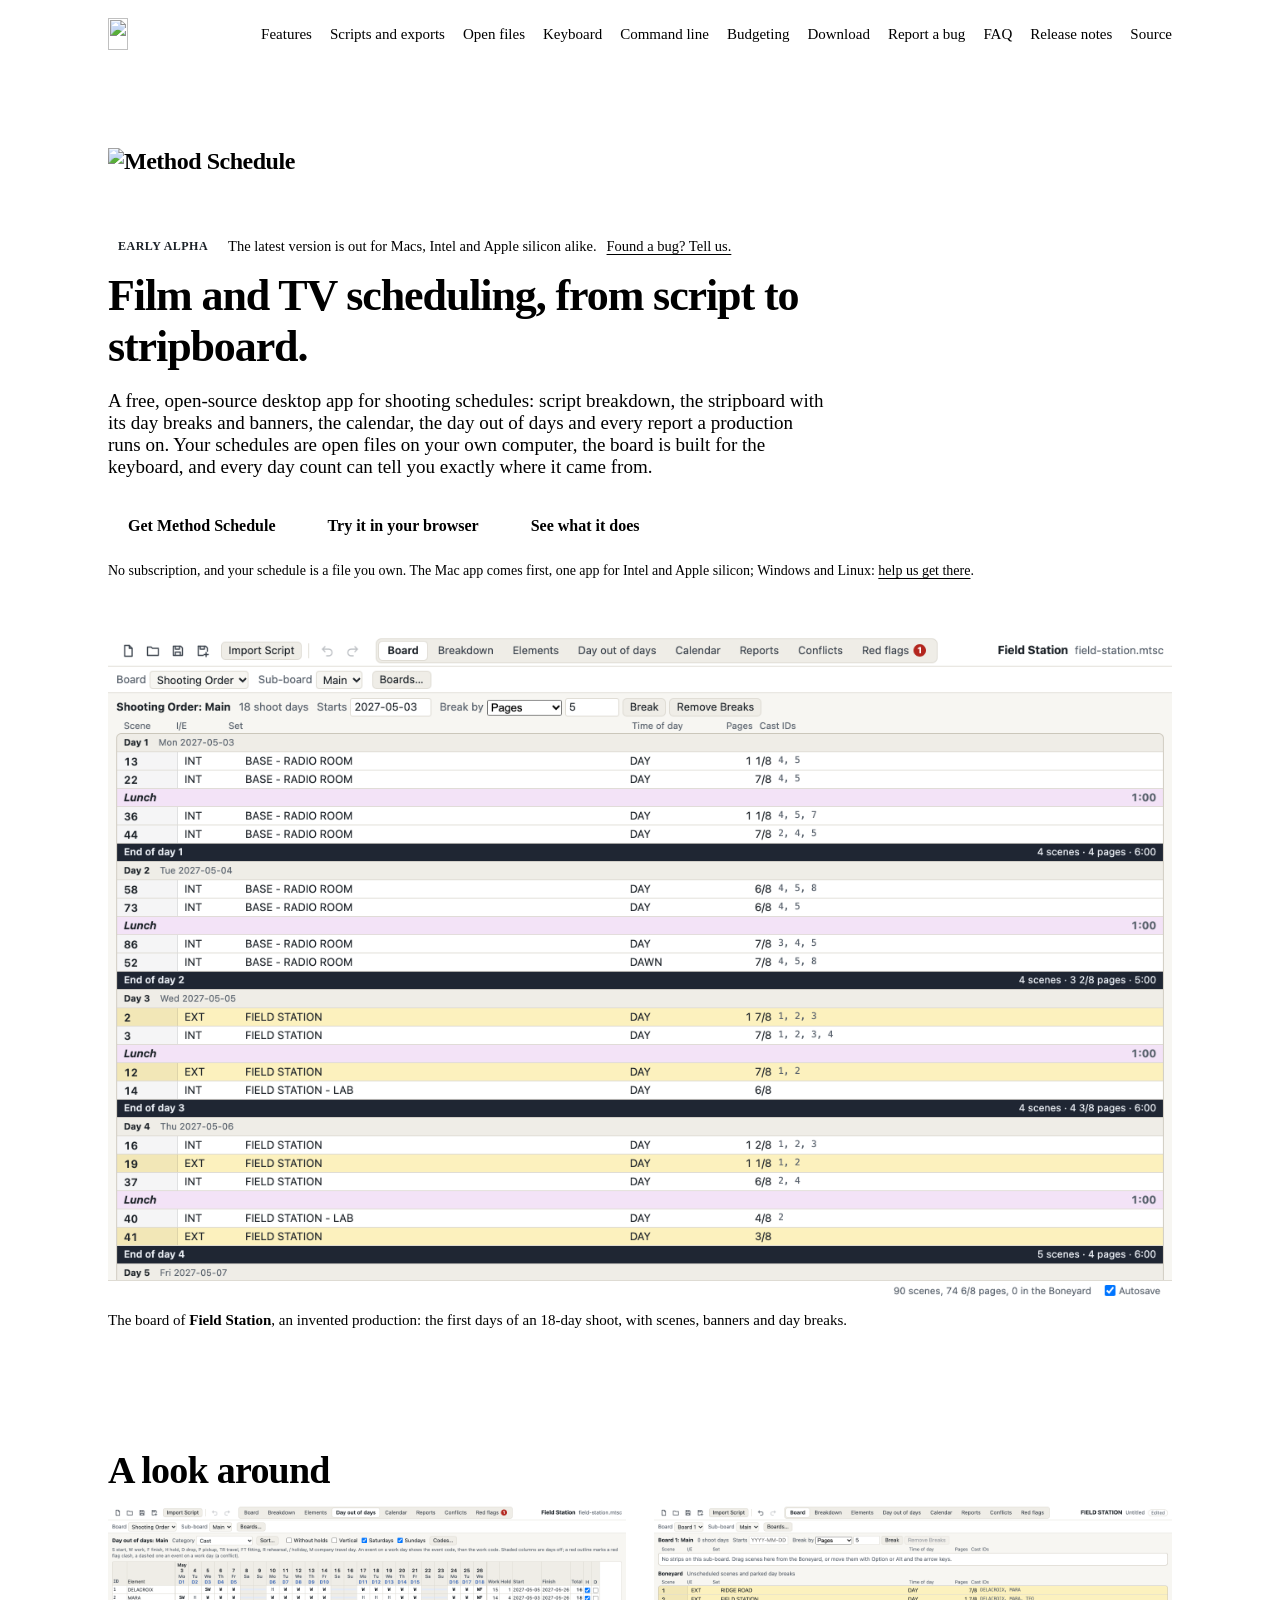
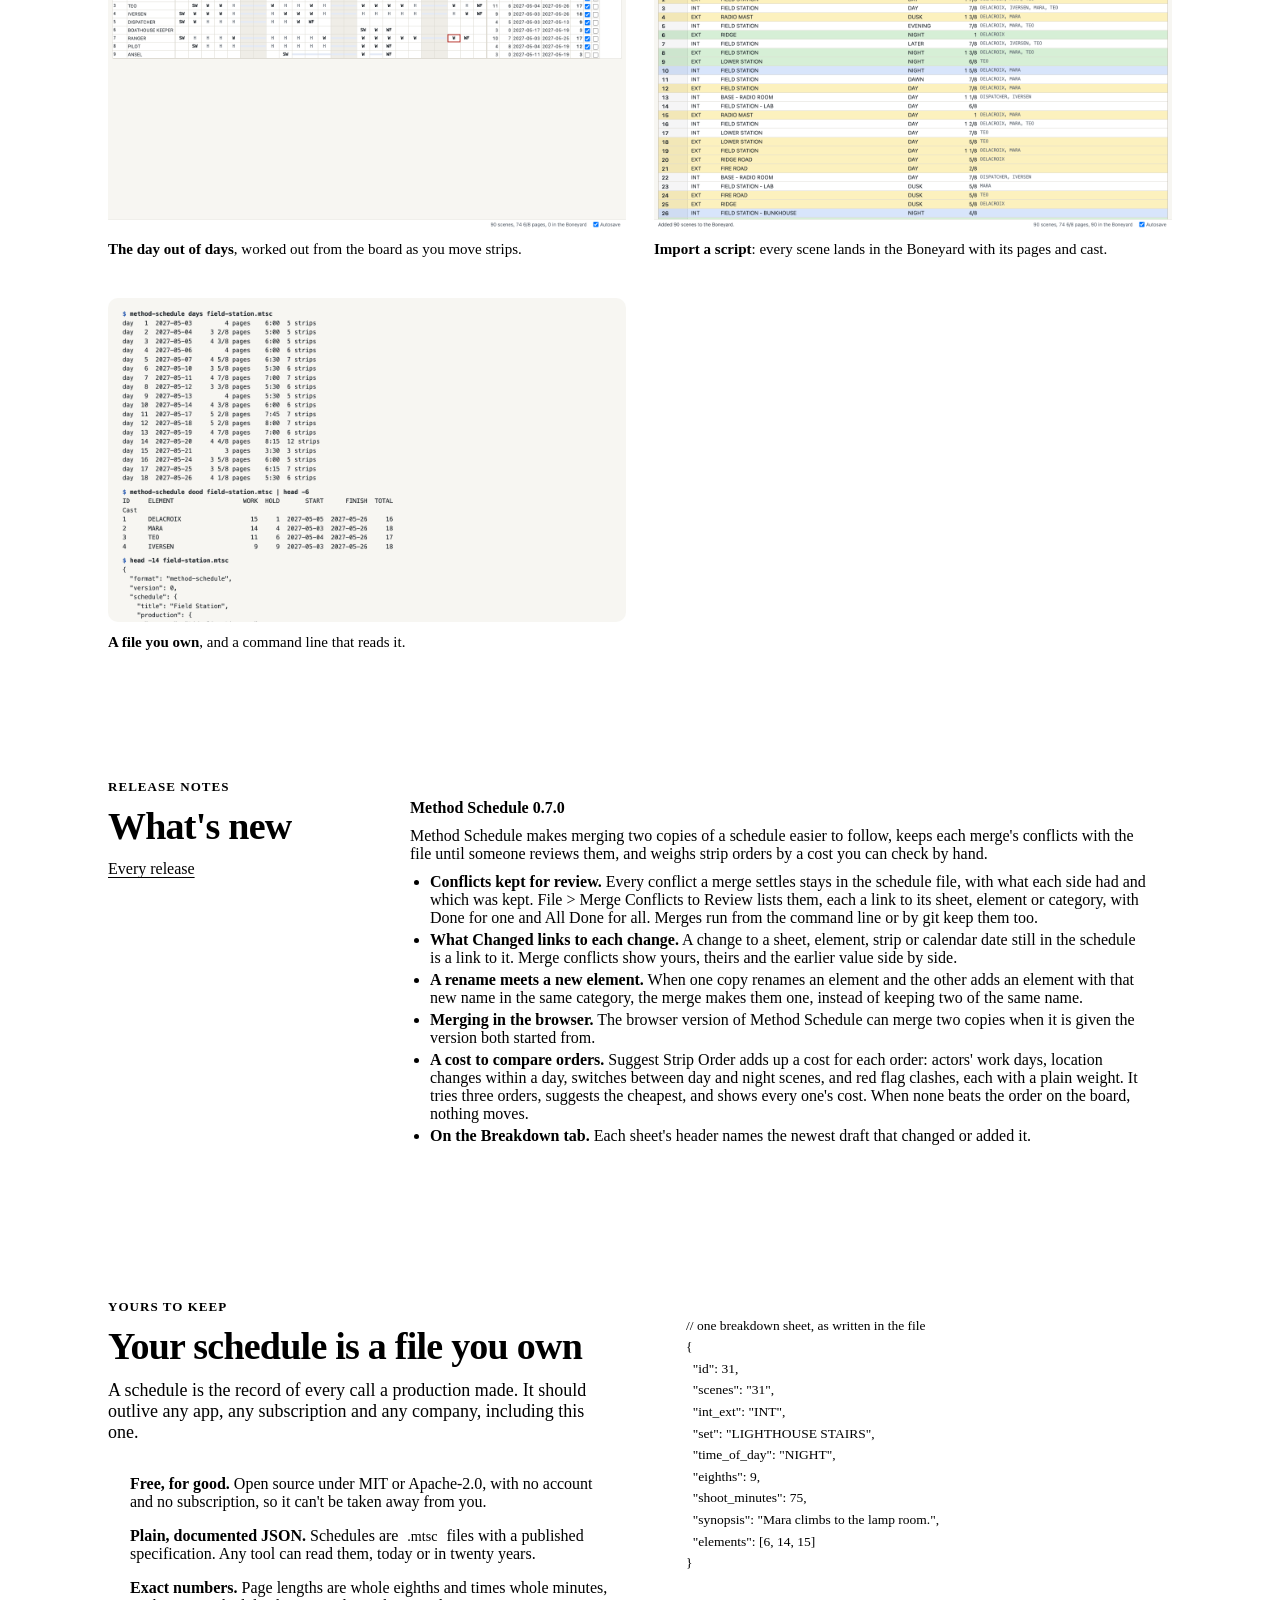
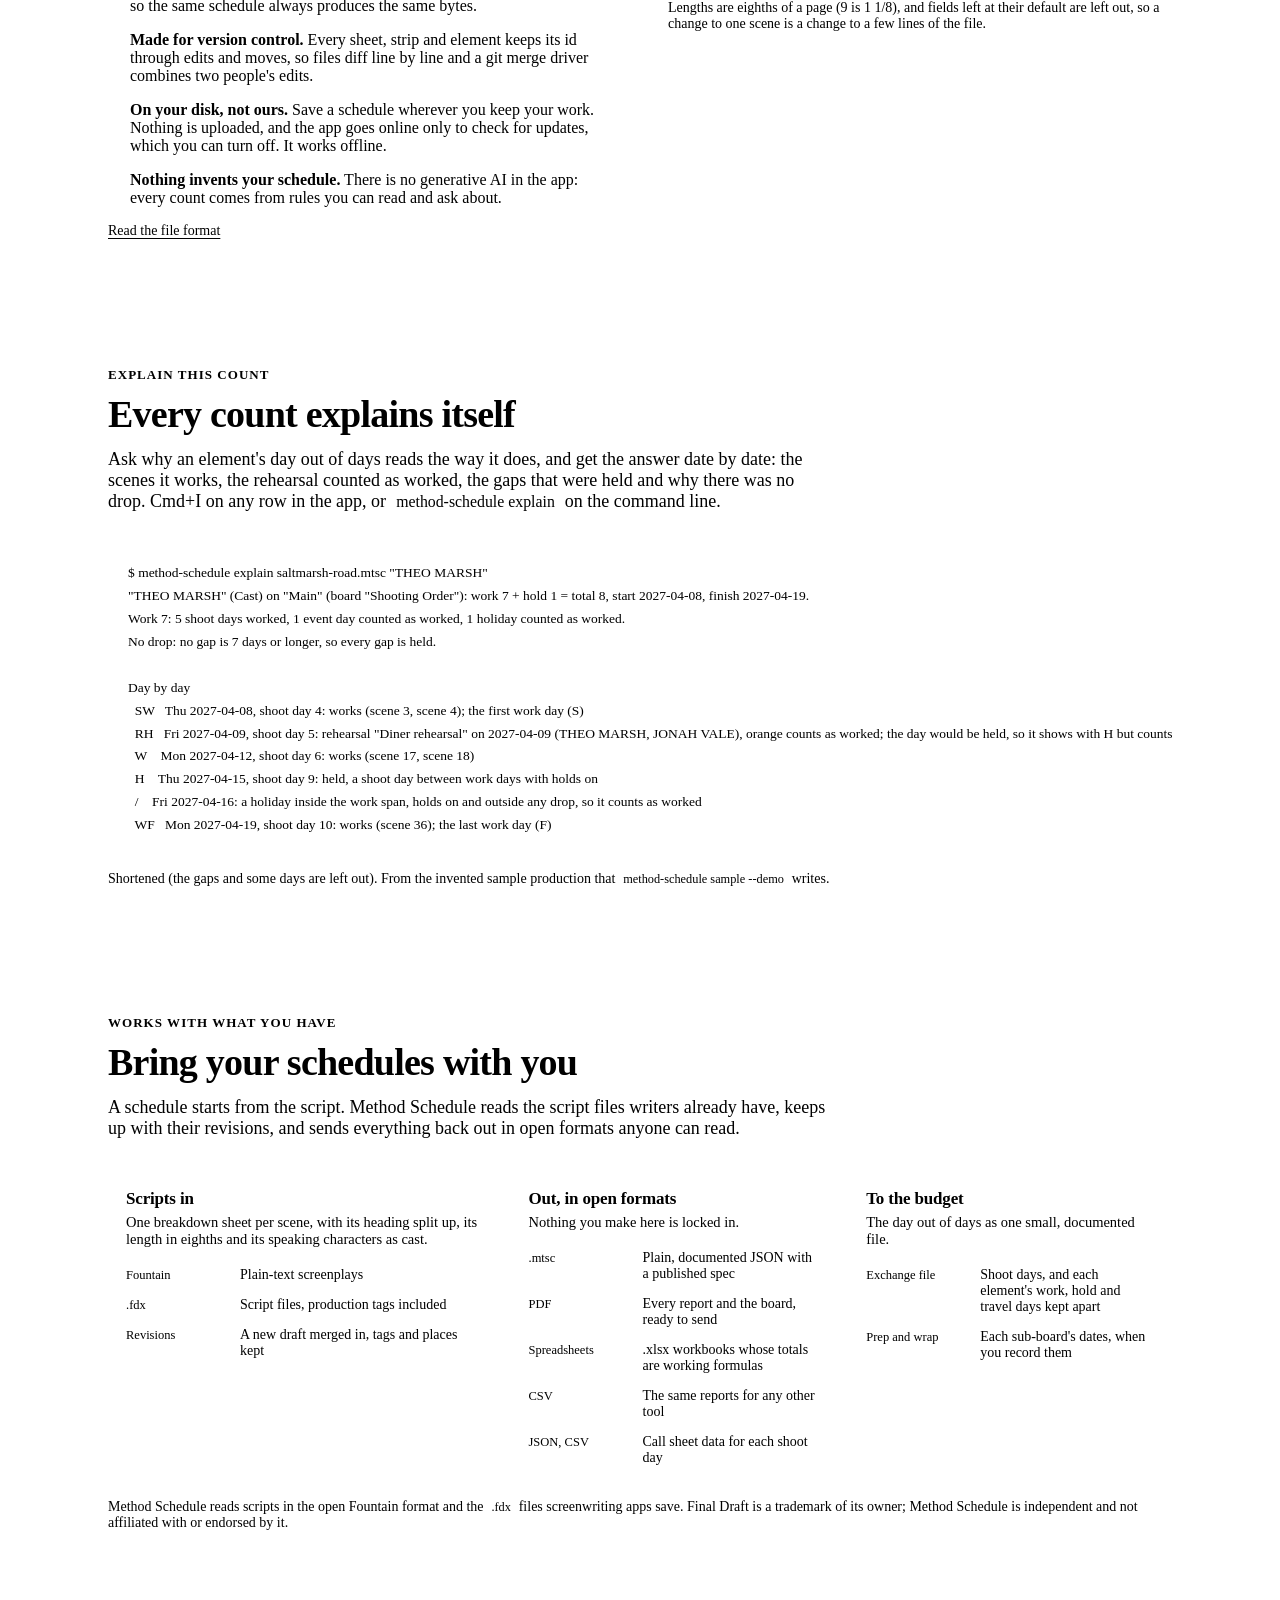
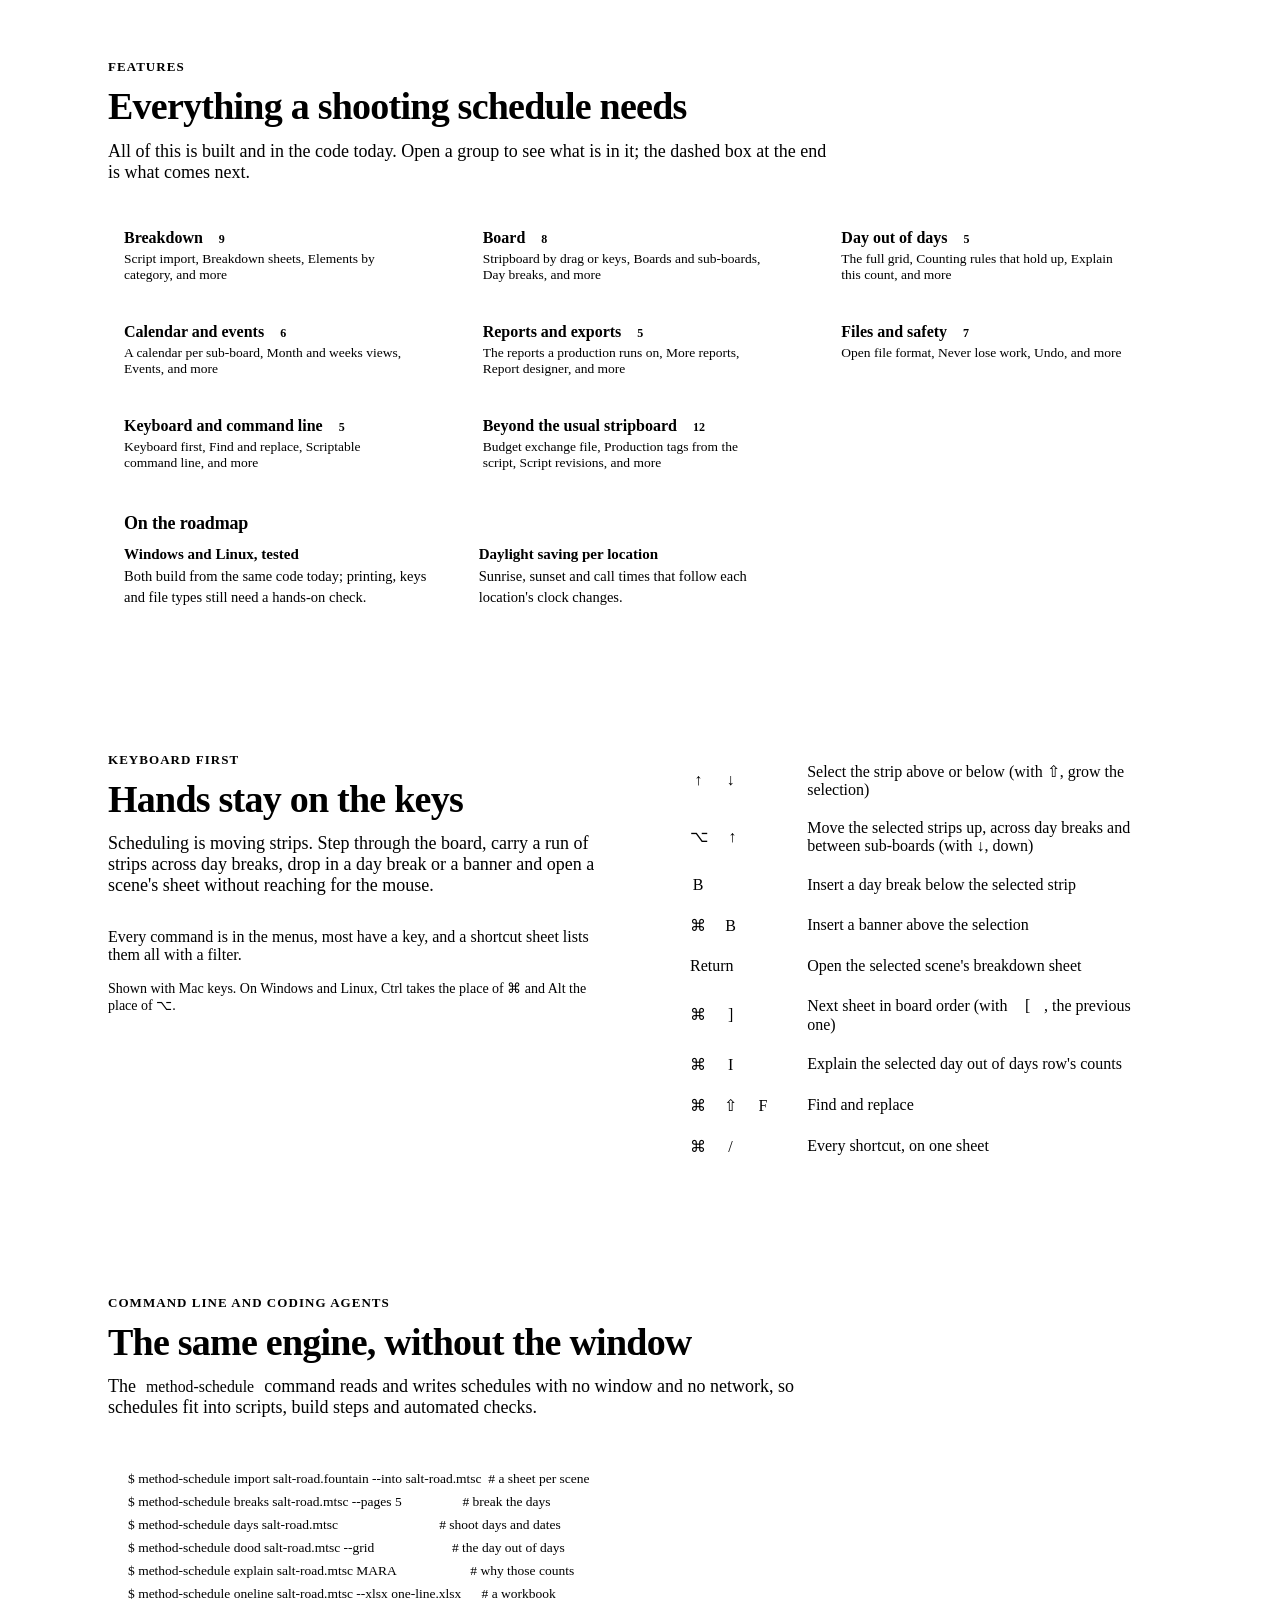
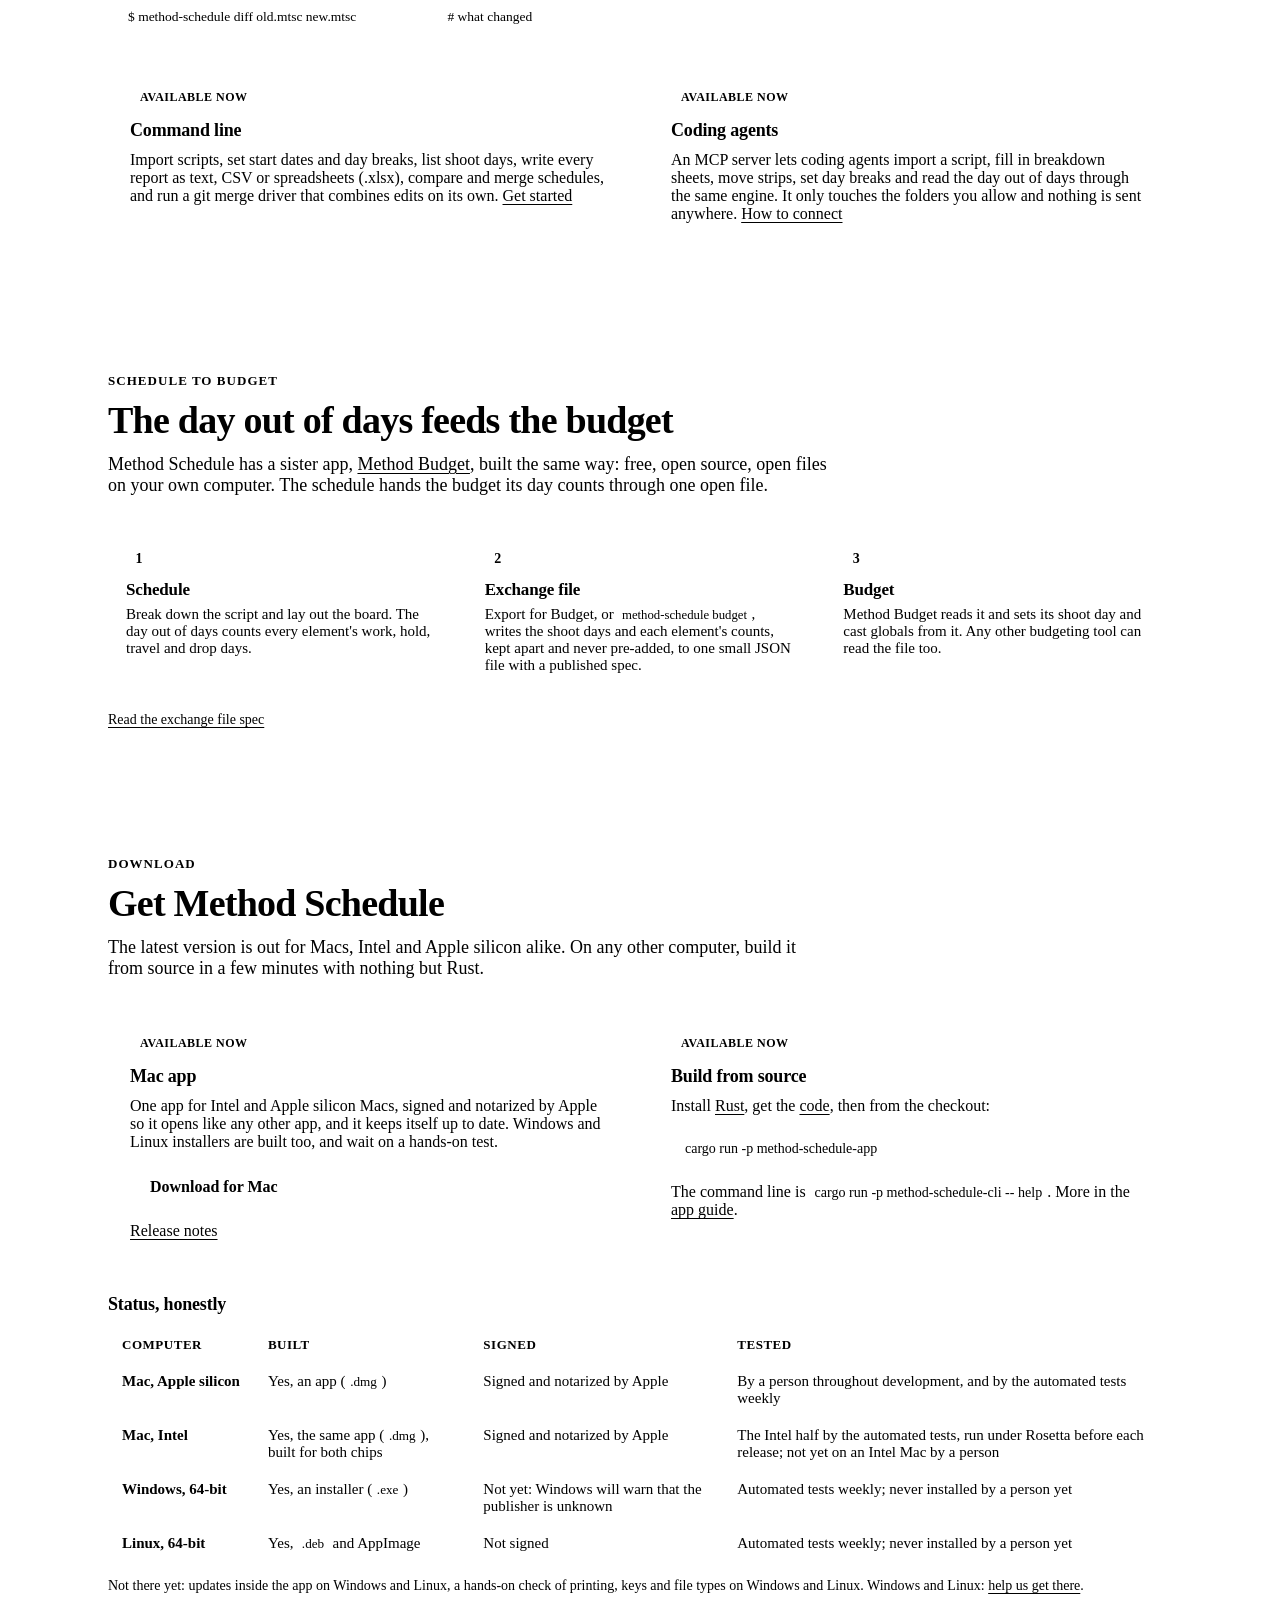
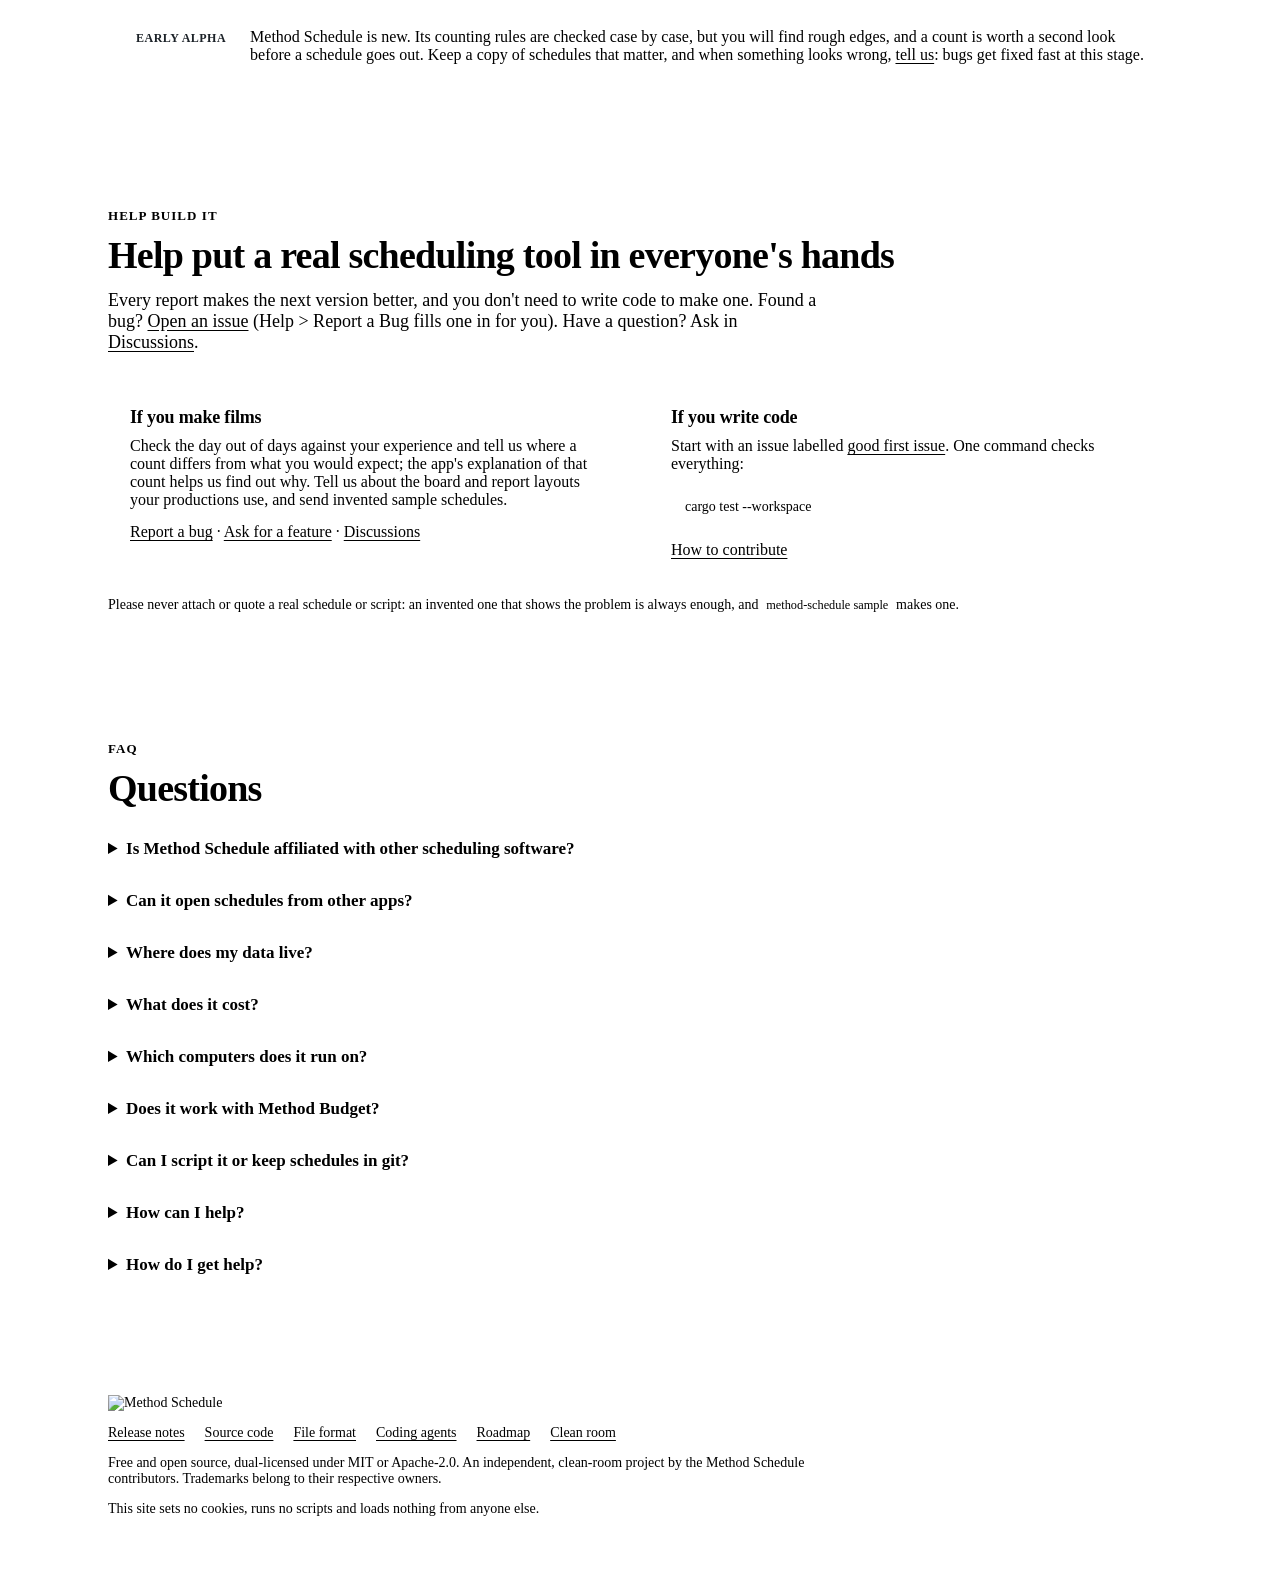
==== site/index.html @ bb48c9ff "Release 0.7.0: merge conflicts kept for review, What Changed links, the strip order cost, and the no" ====
<!DOCTYPE html>
<html lang="en">
<head>
<meta charset="utf-8">
<meta name="viewport" content="width=device-width, initial-scale=1">
<!-- No scripts, no trackers, no cookies, nothing from anyone else: the policy below
     holds every page to files served from this site. How the site is built and
     published: docs/WEBSITE.md. Brand rules: docs/BRAND.md. -->
<meta http-equiv="Content-Security-Policy" content="default-src 'none'; style-src 'self'; img-src 'self'; base-uri 'none'; form-action 'none'">
<meta name="referrer" content="no-referrer">
<title>Method Schedule: open-source film and TV scheduling</title>
<meta name="description" content="Method Schedule is free, open-source film and TV scheduling that runs on your own computer: breakdown, stripboard, calendar, day out of days and reports, in open files.">
<link rel="canonical" href="https://methodschedule.com/">
<link rel="icon" href="favicon.svg" type="image/svg+xml">
<link rel="icon" href="favicon.ico" sizes="16x16 32x32">
<link rel="apple-touch-icon" href="apple-touch-icon.png">
<meta name="color-scheme" content="light dark">
<meta name="theme-color" content="#F7F6F2" media="(prefers-color-scheme: light)">
<meta name="theme-color" content="#111417" media="(prefers-color-scheme: dark)">
<!-- Share cards. og:image is an absolute URL at 1200x630, drawn from og-card.html by
     scripts/make-og.sh. -->
<meta property="og:type" content="website">
<meta property="og:site_name" content="Method Schedule">
<meta property="og:url" content="https://methodschedule.com/">
<meta property="og:title" content="Method Schedule: open-source film and TV scheduling">
<meta property="og:description" content="Free desktop scheduling for film and TV: breakdown, stripboard, calendar, day out of days and reports. Your schedules stay on your computer as open files.">
<meta property="og:image" content="https://methodschedule.com/og.png">
<meta property="og:image:width" content="1200">
<meta property="og:image:height" content="630">
<meta property="og:image:alt" content="Method Schedule: film and TV scheduling, from script to stripboard.">
<meta name="twitter:card" content="summary_large_image">
<meta name="twitter:title" content="Method Schedule: open-source film and TV scheduling">
<meta name="twitter:description" content="Free desktop scheduling for film and TV. Open files, keyboard first, every day count explained, no subscription.">
<meta name="twitter:image" content="https://methodschedule.com/og.png">
<meta name="twitter:image:alt" content="Method Schedule: film and TV scheduling, from script to stripboard.">
<link rel="stylesheet" href="assets/tokens.css">
<link rel="stylesheet" href="assets/site.css">
</head>
<body>
<a class="skip" href="#main">Skip to content</a>

<header class="top">
  <div class="wrap">
    <a class="home" href="./" aria-label="Method Schedule home">
      <picture>
        <source srcset="assets/brand/mark-dark.svg" media="(prefers-color-scheme: dark)">
        <img src="assets/brand/mark.svg" alt="" width="32" height="32">
      </picture>
    </a>
    <nav class="nav" aria-label="Main">
      <a href="#features">Features</a>
      <a href="#formats">Scripts and exports</a>
      <a href="#open-files">Open files</a>
      <a href="#keyboard">Keyboard</a>
      <a href="#cli">Command line</a>
      <a href="#budget">Budgeting</a>
      <a href="#download">Download</a>
      <a href="#help">Report a bug</a>
      <a href="#faq">FAQ</a>
      <a href="releases/">Release notes</a>
      <a href="https://github.com/method-production-suite/method-scheduling" data-repo="">Source</a>
    </nav>
  </div>
</header>

<main id="main">
  <section class="hero" aria-labelledby="hero-title">
    <div class="wrap">
      <h1 id="hero-title">
        <picture>
          <source srcset="assets/brand/wordmark-dark.svg" media="(prefers-color-scheme: dark)">
          <img src="assets/brand/wordmark.svg" alt="Method Schedule" width="660" height="63">
        </picture>
      </h1>
      <p class="status"><span class="badge alpha">Early alpha</span> The latest version is out for Macs, Intel and Apple silicon alike. <a href="#help">Found a bug? Tell us.</a></p>
      <p class="pitch">Film and TV scheduling, from script to stripboard.</p>
      <p class="lede">A free, open-source desktop app for shooting schedules: script
        breakdown, the stripboard with its day breaks and banners, the calendar, the day
        out of days and every report a production runs on. Your schedules are open files on
        your own computer, the board is built for the keyboard, and every day count can
        tell you exactly where it came from.</p>
      <div class="cta">
        <a class="btn primary" href="#download">Get Method Schedule</a>
        <a class="btn ghost" href="try/">Try it in your browser</a>
        <a class="btn ghost" href="#features">See what it does</a>
      </div>
      <p class="fine">No subscription, and your schedule is a file you own. The Mac app comes
        first, one app for Intel and Apple silicon; Windows and Linux: <a href="#help">help us get there</a>.</p>
    </div>
  </section>

  <div class="shot">
    <div class="wrap">
      <figure class="snap">
        <a href="img/board-light.png">
          <picture>
            <source media="(prefers-color-scheme: dark)" srcset="img/board-dark.png">
            <img src="img/board-light.png" alt="The stripboard of Field Station: the first days of an 18-day shoot, with scenes, banners and day breaks" width="1280" height="800">
          </picture>
        </a>
        <figcaption>The board of <strong>Field Station</strong>, an invented production: the first days of an 18-day shoot, with scenes, banners and day breaks.</figcaption>
      </figure>
    </div>
  </div>

  <section class="band" id="look" aria-labelledby="look-title">
    <div class="wrap">
      <h2 id="look-title">A look around</h2>
      <div class="gallery">
        <figure class="snap">
          <a href="img/dood-light.png">
          <picture>
            <source media="(prefers-color-scheme: dark)" srcset="img/dood-dark.png">
            <img src="img/dood-light.png" alt="The day out of days for Field Station: each cast member's work days across the shoot" width="1280" height="800">
          </picture>
          </a>
          <figcaption><strong>The day out of days</strong>, worked out from the board as you move strips.</figcaption>
        </figure>
        <figure class="snap">
          <a href="img/import-light.png">
          <picture>
            <source media="(prefers-color-scheme: dark)" srcset="img/import-dark.png">
            <img src="img/import-light.png" alt="The Field Station script just imported: 90 scenes in the Boneyard, ready to schedule" width="1280" height="800">
          </picture>
          </a>
          <figcaption><strong>Import a script</strong>: every scene lands in the Boneyard with its pages and cast.</figcaption>
        </figure>
        <figure class="snap">
          <a href="img/cli-light.png">
          <picture>
            <source media="(prefers-color-scheme: dark)" srcset="img/cli-dark.png">
            <img src="img/cli-light.png" alt="The method-schedule command listing Field Station's shoot days, and the plain text schedule file" width="1280" height="800">
          </picture>
          </a>
          <figcaption><strong>A file you own</strong>, and a command line that reads it.</figcaption>
        </figure>
      </div>
    </div>
  </section>

  <section class="band alt" id="news" aria-labelledby="news-title">
    <div class="wrap news">
      <div>
        <p class="kicker">Release notes</p>
        <h2 id="news-title">What's new</h2>
        <p><a href="releases/">Every release</a></p>
      </div>
      <div class="box">
        <!-- whatsnew:start (generated by scripts/site.py from the newest docs/releases/*.md: edit that, then run python3 scripts/site.py) -->
        <p class="wn-ver">Method Schedule 0.7.0</p>
        <p>Method Schedule makes merging two copies of a schedule easier to follow, keeps each merge's conflicts with the file until someone reviews them, and weighs strip orders by a cost you can check by hand.</p>
        <ul class="wn-list">
          <li><strong>Conflicts kept for review.</strong> Every conflict a merge settles stays in the schedule file, with what each side had and which was kept. File &gt; Merge Conflicts to Review lists them, each a link to its sheet, element or category, with Done for one and All Done for all. Merges run from the command line or by git keep them too.</li>
          <li><strong>What Changed links to each change.</strong> A change to a sheet, element, strip or calendar date still in the schedule is a link to it. Merge conflicts show yours, theirs and the earlier value side by side.</li>
          <li><strong>A rename meets a new element.</strong> When one copy renames an element and the other adds an element with that new name in the same category, the merge makes them one, instead of keeping two of the same name.</li>
          <li><strong>Merging in the browser.</strong> The browser version of Method Schedule can merge two copies when it is given the version both started from.</li>
          <li><strong>A cost to compare orders.</strong> Suggest Strip Order adds up a cost for each order: actors' work days, location changes within a day, switches between day and night scenes, and red flag clashes, each with a plain weight. It tries three orders, suggests the cheapest, and shows every one's cost. When none beats the order on the board, nothing moves.</li>
          <li><strong>On the Breakdown tab.</strong> Each sheet's header names the newest draft that changed or added it.</li>
        </ul>
        <!-- whatsnew:end -->
      </div>
    </div>
  </section>

  <section class="band" id="open-files" aria-labelledby="open-title">
    <div class="wrap split">
      <div>
        <p class="kicker">Yours to keep</p>
        <h2 id="open-title">Your schedule is a file you own</h2>
        <p class="intro">A schedule is the record of every call a production made. It should
          outlive any app, any subscription and any company, including this one.</p>
        <ul class="points">
          <li><strong>Free, for good.</strong> Open source under MIT or Apache-2.0, with no
            account and no subscription, so it can't be taken away from you.</li>
          <li><strong>Plain, documented JSON.</strong> Schedules are <code>.mtsc</code> files
            with a published specification. Any tool can read them, today or in twenty years.</li>
          <li><strong>Exact numbers.</strong> Page lengths are whole eighths and times whole
            minutes, so the same schedule always produces the same bytes.</li>
          <li><strong>Made for version control.</strong> Every sheet, strip and element keeps
            its id through edits and moves, so files diff line by line and a git merge
            driver combines two people's edits.</li>
          <li><strong>On your disk, not ours.</strong> Save a schedule wherever you keep your
            work. Nothing is uploaded, and the app goes online only to check for updates, which
            you can turn off. It works offline.</li>
          <li><strong>Nothing invents your schedule.</strong> There is no generative AI in the
            app: every count comes from rules you can read and ask about.</li>
        </ul>
        <p class="fine"><a href="https://github.com/method-production-suite/method-scheduling/blob/main/docs/FORMAT.md" data-repo="docs/FORMAT.md">Read the file format</a></p>
      </div>
      <div>
<pre class="code"><code><span class="c">// one breakdown sheet, as written in the file</span>
{
  <span class="k">"id"</span>: 31,
  <span class="k">"scenes"</span>: "31",
  <span class="k">"int_ext"</span>: "INT",
  <span class="k">"set"</span>: "LIGHTHOUSE STAIRS",
  <span class="k">"time_of_day"</span>: "NIGHT",
  <span class="k">"eighths"</span>: 9,
  <span class="k">"shoot_minutes"</span>: 75,
  <span class="k">"synopsis"</span>: "Mara climbs to the lamp room.",
  <span class="k">"elements"</span>: [6, 14, 15]
}</code></pre>
        <p class="caption">Lengths are eighths of a page (9 is 1 1/8), and fields left at
          their default are left out, so a change to one scene is a change to a few lines of
          the file.</p>
      </div>
    </div>
  </section>

  <section class="band alt" id="explain" aria-labelledby="explain-title">
    <div class="wrap">
      <p class="kicker">Explain this count</p>
      <h2 id="explain-title">Every count explains itself</h2>
      <p class="intro">Ask why an element's day out of days reads the way it does, and get
        the answer date by date: the scenes it works, the rehearsal counted as worked, the
        gaps that were held and why there was no drop. Cmd+I on any row in the app, or
        <code>method-schedule explain</code> on the command line.</p>
<pre class="term"><code><span class="p">$ </span>method-schedule explain saltmarsh-road.mtsc "THEO MARSH"
"THEO MARSH" (Cast) on "Main" (board "Shooting Order"): work 7 + hold 1 = total 8, start 2027-04-08, finish 2027-04-19.
Work 7: 5 shoot days worked, 1 event day counted as worked, 1 holiday counted as worked.
No drop: no gap is 7 days or longer, so every gap is held.

Day by day
  SW   Thu 2027-04-08, shoot day 4: works (scene 3, scene 4); the first work day (S)
  RH   Fri 2027-04-09, shoot day 5: rehearsal "Diner rehearsal" on 2027-04-09 (THEO MARSH, JONAH VALE), orange counts as worked; the day would be held, so it shows with H but counts as worked, not held
  W    Mon 2027-04-12, shoot day 6: works (scene 17, scene 18)
  H    Thu 2027-04-15, shoot day 9: held, a shoot day between work days with holds on
  /    Fri 2027-04-16: a holiday inside the work span, holds on and outside any drop, so it counts as worked
  WF   Mon 2027-04-19, shoot day 10: works (scene 36); the last work day (F)</code></pre>
      <p class="fine">Shortened (the gaps and some days are left out). From the invented sample
        production that <code>method-schedule sample --demo</code> writes.</p>
    </div>
  </section>

  <section class="band" id="formats" aria-labelledby="formats-title">
    <div class="wrap">
      <p class="kicker">Works with what you have</p>
      <h2 id="formats-title">Bring your schedules with you</h2>
      <p class="intro">A schedule starts from the script. Method Schedule reads the script
        files writers already have, keeps up with their revisions, and sends everything
        back out in open formats anyone can read.</p>
      <div class="fmt-grid">
        <div class="fmt-card">
          <h3>Scripts in</h3>
          <p>One breakdown sheet per scene, with its heading split up, its length in eighths
            and its speaking characters as cast.</p>
          <ul class="fmt-list">
            <li><span>Fountain</span> Plain-text screenplays</li>
            <li><span>.fdx</span> Script files, production tags included</li>
            <li><span>Revisions</span> A new draft merged in, tags and places kept</li>
          </ul>
        </div>
        <div class="fmt-card">
          <h3>Out, in open formats</h3>
          <p>Nothing you make here is locked in.</p>
          <ul class="fmt-list">
            <li><span>.mtsc</span> Plain, documented JSON with a published spec</li>
            <li><span>PDF</span> Every report and the board, ready to send</li>
            <li><span>Spreadsheets</span> .xlsx workbooks whose totals are working formulas</li>
            <li><span>CSV</span> The same reports for any other tool</li>
            <li><span>JSON, CSV</span> Call sheet data for each shoot day</li>
          </ul>
        </div>
        <div class="fmt-card">
          <h3>To the budget</h3>
          <p>The day out of days as one small, documented file.</p>
          <ul class="fmt-list">
            <li><span>Exchange file</span> Shoot days, and each element's work, hold and travel days kept apart</li>
            <li><span>Prep and wrap</span> Each sub-board's dates, when you record them</li>
          </ul>
        </div>
      </div>
      <p class="fine">Method Schedule reads scripts in the open Fountain format and the
        <code>.fdx</code> files screenwriting apps save. Final Draft is a trademark of its
        owner; Method Schedule is independent and not affiliated with or endorsed by it.</p>
    </div>
  </section>

  <section class="band alt" id="features" aria-labelledby="features-title">
    <div class="wrap">
      <p class="kicker">Features</p>
      <h2 id="features-title">Everything a shooting schedule needs</h2>
      <p class="intro">All of this is built and in the code today. Open a group to see what is
        in it; the dashed box at the end is what comes next.</p>
      <!-- features:start (generated by scripts/site.py from docs/features.toml: edit that, then run python3 scripts/site.py) -->
      <div class="groups">
        <details class="group" id="g-breakdown">
          <summary>
            <span class="group-head"><span class="group-title">Breakdown</span> <span class="group-count">9</span></span>
            <span class="group-teaser">Script import, Breakdown sheets, Elements by category, and more</span>
          </summary>
          <ul class="feats">
            <li><strong>Script import</strong> Bring in a Fountain or <code>.fdx</code> script: one sheet per scene, its heading split into I/E, set and time of day, its length in eighths and its speaking characters as cast.</li>
            <li><strong>Breakdown sheets</strong> Scenes, I/E, set, time of day, pages, shoot time, synopsis, location and the rest of the header, with the values other sheets use offered as you type.</li>
            <li><strong>Elements by category</strong> Tag cast, props, vehicles and the rest by typing under a category or in one quick-add field, and cut, copy and paste them between sheets.</li>
            <li><strong>Element manager</strong> Board IDs, notes, custom properties, images and linked elements, with merge, move and renumber, and each element's scenes, pages, work days and dates.</li>
            <li><strong>Category settings</strong> Automatic board IDs, default holds and drops, daily quantities, and leaving a category or a single element off the board.</li>
            <li><strong>Quantities per scene</strong> Count background, stand-ins or animals scene by scene and see each day's total.</li>
            <li><strong>Split and merge sheets</strong> Duplicate a sheet to split a scene, or merge several sheets into one.</li>
            <li><strong>Breakdown designer</strong> Choose the order, visibility and width of the header fields, kept in the schedule.</li>
            <li><strong>Images on scenes and elements</strong> Attach pictures to sheets and elements and see them beside the board; the files stay where you keep them.</li>
          </ul>
        </details>
        <details class="group" id="g-board">
          <summary>
            <span class="group-head"><span class="group-title">Board</span> <span class="group-count">8</span></span>
            <span class="group-teaser">Stripboard by drag or keys, Boards and sub-boards, Day breaks, and more</span>
          </summary>
          <ul class="feats">
            <li><strong>Stripboard by drag or keys</strong> Drag strips, or move them with the keyboard, within a sub-board, between sub-boards and into the Boneyard, and cut, copy and paste them.</li>
            <li><strong>Boards and sub-boards</strong> Several boards for different orders, each with sub-boards for units or blocks and a Boneyard of unscheduled strips.</li>
            <li><strong>Day breaks</strong> Insert them by hand or break the days by pages, shoot time or screen time; each shows its day, date, pages and time.</li>
            <li><strong>Banners</strong> Lines across the board for moves, meals and notes, with a duration that counts in the day and a color, size and alignment of their own.</li>
            <li><strong>Strip designer</strong> Strip and text colors by I/E and time of day, up to four lines a strip with merged cells, and a layout library shared with the one-line report.</li>
            <li><strong>Sort and find</strong> Sort strips by up to three fields, and find strips with a highlight you step through.</li>
            <li><strong>Split screen</strong> Put the breakdown, another board, the calendar or the scene's images beside the board, or the images beside the breakdown, and back to one view in a click.</li>
            <li><strong>Print the board</strong> Print all or selected strips, with or without the Boneyard, or save the board as a PDF.</li>
          </ul>
        </details>
        <details class="group" id="g-dood">
          <summary>
            <span class="group-head"><span class="group-title">Day out of days</span> <span class="group-count">5</span></span>
            <span class="group-teaser">The full grid, Counting rules that hold up, Explain this count, and more</span>
          </summary>
          <ul class="feats">
            <li><strong>The full grid</strong> Every element's start, work, hold, drop and finish, day by day, for each sub-board and category, with a summary.</li>
            <li><strong>Counting rules that hold up</strong> Holds between work days, one drop over the longest gap, travel, fittings and rehearsals as worked days, and holidays and company moves only inside a held span.</li>
            <li><strong>Explain this count</strong> Ask why an element's counts are what they are and get the answer date by date.</li>
            <li><strong>Your codes, sorts and views</strong> Your own code letters, multi-key sorts, a vertical view, a view without holds, and hold and drop switches on every row.</li>
            <li><strong>Header fields as categories</strong> Read-only rows for each set, location, unit, episode, I/E, time of day, script day and sequence value with their sheets, pages, work days, start and finish.</li>
          </ul>
        </details>
        <details class="group" id="g-calendar">
          <summary>
            <span class="group-head"><span class="group-title">Calendar and events</span> <span class="group-count">6</span></span>
            <span class="group-teaser">A calendar per sub-board, Month and weeks views, Events, and more</span>
          </summary>
          <ul class="feats">
            <li><strong>A calendar per sub-board</strong> Start date, working week, off days, holidays and company travel days, with shoot days moving around them on their own.</li>
            <li><strong>Month and weeks views</strong> One month or every week of the schedule in one list, with strips, banners, pages and length on each day, switches for what each day shows, an actions menu on any date, and a filter by category and element.</li>
            <li><strong>Events</strong> Travel, fittings, rehearsals, unavailable days, camera tests and post-production work over a date range, in one of ten colors, made from an element or a sheet and dragged on the calendar.</li>
            <li><strong>Conflicts</strong> An element booked on one date in two sub-boards, or an event on a work day, is marked on the strips, the calendar, the day out of days and the elements table.</li>
            <li><strong>Red flags</strong> Flag several elements on several dates at once, with standard types that match the event kinds, see every flag in one table and every place the schedule clashes with them.</li>
            <li><strong>Prep and wrap dates</strong> Record each sub-board's prep start and wrap end for the budget.</li>
          </ul>
        </details>
        <details class="group" id="g-reports">
          <summary>
            <span class="group-head"><span class="group-title">Reports and exports</span> <span class="group-count">5</span></span>
            <span class="group-teaser">The reports a production runs on, More reports, Report designer, and more</span>
          </summary>
          <ul class="feats">
            <li><strong>The reports a production runs on</strong> One-line, shooting schedule, day out of days and its summary, element list, breakdown and calendar.</li>
            <li><strong>More reports</strong> Breakdown by day, element detail, daily category totals, the vertical one-line with its cast grid, conflicts, red flags and a multi-unit one-line merged by date.</li>
            <li><strong>Report designer</strong> Columns on up to four lines with merged cells, header layouts with your production info, date ranges and named copies, all kept in the schedule.</li>
            <li><strong>PDF</strong> Print any report or save it as a PDF.</li>
            <li><strong>Spreadsheets and CSV</strong> One-line, day out of days, elements, breakdown, element detail and the whole board as workbooks whose totals are working formulas, or as CSV.</li>
          </ul>
        </details>
        <details class="group" id="g-files">
          <summary>
            <span class="group-head"><span class="group-title">Files and safety</span> <span class="group-count">7</span></span>
            <span class="group-teaser">Open file format, Never lose work, Undo, and more</span>
          </summary>
          <ul class="feats">
            <li><strong>Open file format</strong> Schedules are <code>.mtsc</code> files: plain, documented JSON that diffs cleanly and that any tool can read.</li>
            <li><strong>Never lose work</strong> Autosave into the file, a recovery copy for a schedule not saved yet, rolling backups and a restore after a crash.</li>
            <li><strong>Undo</strong> Every change is one step, up to 200 of them.</li>
            <li><strong>Templates and layout files</strong> Start a schedule from a template of your categories, elements, boards and layouts, and share layouts as files.</li>
            <li><strong>Several windows</strong> One schedule per window, each with its own undo, autosave and recovery, and a list of recent files.</li>
            <li><strong>What changed and merge</strong> See every change between two schedules in plain words, and merge two copies that changed apart, with real clashes listed for you to pick.</li>
            <li><strong>Signed Mac app with updates</strong> A downloadable Mac app, signed and notarized by Apple, that keeps itself up to date.</li>
          </ul>
        </details>
        <details class="group" id="g-keys">
          <summary>
            <span class="group-head"><span class="group-title">Keyboard and command line</span> <span class="group-count">5</span></span>
            <span class="group-teaser">Keyboard first, Find and replace, Scriptable command line, and more</span>
          </summary>
          <ul class="feats">
            <li><strong>Keyboard first</strong> Move strips, insert day breaks and banners, step through sheets and switch tabs from the keyboard; a shortcut sheet lists every key.</li>
            <li><strong>Find and replace</strong> Search the text fields, replace in the results, or build a search from field, comparison and value rows.</li>
            <li><strong>Scriptable command line</strong> <code>method-schedule</code> imports scripts, sets day breaks and writes the reports as text, CSV or spreadsheets (.xlsx), with no window and no network.</li>
            <li><strong>Coding agents</strong> An MCP server lets coding agents read and edit schedules through the same engine, only in the folders you allow.</li>
            <li><strong>Git merge driver</strong> Keep schedules in git and let <code>method-schedule merge-driver</code> combine two people's edits, flagging only real conflicts.</li>
          </ul>
        </details>
        <details class="group" id="g-beyond">
          <summary>
            <span class="group-head"><span class="group-title">Beyond the usual stripboard</span> <span class="group-count">12</span></span>
            <span class="group-teaser">Budget exchange file, Production tags from the script, Script revisions, and more</span>
          </summary>
          <ul class="feats">
            <li><strong>Budget exchange file</strong> Shoot days and every element's day counts as one small, documented file, written for Method Budget and open to any budgeting app.</li>
            <li><strong>Production tags from the script</strong> Bring in the props, wardrobe and other tags a tagged script already carries as elements.</li>
            <li><strong>Script revisions</strong> Merge a revised draft into the schedule: scenes keep their tags and places, new ones go to the Boneyard and cut ones are marked omitted.</li>
            <li><strong>Day timeline</strong> Each shoot day from its call time, strip by strip, with warnings for a long day or a scene past sunset, and what runs past wrap moved to the next day in one step.</li>
            <li><strong>Sunrise and sunset</strong> Give each location its coordinates and see sunrise and sunset for every dated shoot day, with the US and Canada or EU daylight saving dates.</li>
            <li><strong>Rest checks</strong> Set a turnaround per category and get a warning wherever a rest between wrap and the next call is too short.</li>
            <li><strong>Schedule locks and drift</strong> Lock the schedule as sent, then see each actor's work days added, dropped and moved since, on screen or as a spreadsheet.</li>
            <li><strong>Strip order suggestion</strong> A suggested order that groups by location, set and cast around your pinned strips and red flags, with the before and after counts to compare.</li>
            <li><strong>Call sheet data</strong> A shoot day's call sheet data as JSON or CSV, ready for whatever lays out your call sheets.</li>
            <li><strong>A printed call sheet</strong> A shoot day's call sheet printed or saved as a PDF: call and wrap, sunrise and sunset, the scenes with their times, the cast on set, other elements and notes.</li>
            <li><strong>What was shot</strong> Mark each scene shot, in part or finished: the board dims finished scenes, every day says the pages still to shoot, and an export sets what was shot beside the plan.</li>
            <li><strong>Try it in your browser</strong> The whole app with Field Station, an invented production, running in your browser with nothing to install: nothing is uploaded, and Save downloads the file.</li>
          </ul>
        </details>
      </div>
      <section class="soon" aria-labelledby="g-soon">
        <h3 id="g-soon">On the roadmap</h3>
        <ul class="feats">
          <li><strong>Windows and Linux, tested</strong> Both build from the same code today; printing, keys and file types still need a hands-on check.</li>
          <li><strong>Daylight saving per location</strong> Sunrise, sunset and call times that follow each location's clock changes.</li>
        </ul>
      </section>
      <!-- features:end -->
    </div>
  </section>

  <section class="band" id="keyboard" aria-labelledby="keys-title">
    <div class="wrap split">
      <div>
        <p class="kicker">Keyboard first</p>
        <h2 id="keys-title">Hands stay on the keys</h2>
        <p class="intro">Scheduling is moving strips. Step through the board, carry a run of
          strips across day breaks, drop in a day break or a banner and open a scene's sheet
          without reaching for the mouse.</p>
        <p>Every command is in the menus, most have a key, and a shortcut sheet lists them
          all with a filter.</p>
        <p class="fine">Shown with Mac keys. On Windows and Linux, Ctrl takes the place of
          <span aria-hidden="true">&#8984;</span><span class="sr">Command</span> and Alt the place of
          <span aria-hidden="true">&#8997;</span><span class="sr">Option</span>.</p>
      </div>
      <table class="keys">
        <caption class="sr">Some of the keyboard shortcuts</caption>
        <tbody>
          <tr><th scope="row"><kbd><span aria-hidden="true">&uarr;</span><span class="sr">Up arrow</span></kbd><kbd><span aria-hidden="true">&darr;</span><span class="sr">Down arrow</span></kbd></th><td>Select the strip above or below (with <span aria-hidden="true">&#8679;</span><span class="sr">Shift</span>, grow the selection)</td></tr>
          <tr><th scope="row"><kbd><span aria-hidden="true">&#8997;</span><span class="sr">Option</span></kbd><kbd><span aria-hidden="true">&uarr;</span><span class="sr">Up arrow</span></kbd></th><td>Move the selected strips up, across day breaks and between sub-boards (with <span aria-hidden="true">&darr;</span><span class="sr">Down arrow</span>, down)</td></tr>
          <tr><th scope="row"><kbd>B</kbd></th><td>Insert a day break below the selected strip</td></tr>
          <tr><th scope="row"><kbd><span aria-hidden="true">&#8984;</span><span class="sr">Command</span></kbd><kbd>B</kbd></th><td>Insert a banner above the selection</td></tr>
          <tr><th scope="row"><kbd>Return</kbd></th><td>Open the selected scene's breakdown sheet</td></tr>
          <tr><th scope="row"><kbd><span aria-hidden="true">&#8984;</span><span class="sr">Command</span></kbd><kbd>]</kbd></th><td>Next sheet in board order (with <kbd>[</kbd>, the previous one)</td></tr>
          <tr><th scope="row"><kbd><span aria-hidden="true">&#8984;</span><span class="sr">Command</span></kbd><kbd>I</kbd></th><td>Explain the selected day out of days row's counts</td></tr>
          <tr><th scope="row"><kbd><span aria-hidden="true">&#8984;</span><span class="sr">Command</span></kbd><kbd><span aria-hidden="true">&#8679;</span><span class="sr">Shift</span></kbd><kbd>F</kbd></th><td>Find and replace</td></tr>
          <tr><th scope="row"><kbd><span aria-hidden="true">&#8984;</span><span class="sr">Command</span></kbd><kbd>/</kbd></th><td>Every shortcut, on one sheet</td></tr>
        </tbody>
      </table>
    </div>
  </section>

  <section class="band alt" id="cli" aria-labelledby="cli-title">
    <div class="wrap">
      <p class="kicker">Command line and coding agents</p>
      <h2 id="cli-title">The same engine, without the window</h2>
      <p class="intro">The <code>method-schedule</code> command reads and writes schedules with
        no window and no network, so schedules fit into scripts, build steps and automated
        checks.</p>
<pre class="term"><code><span class="p">$ </span>method-schedule import salt-road.fountain --into salt-road.mtsc  <span class="c"># a sheet per scene</span>
<span class="p">$ </span>method-schedule breaks salt-road.mtsc --pages 5                  <span class="c"># break the days</span>
<span class="p">$ </span>method-schedule days salt-road.mtsc                              <span class="c"># shoot days and dates</span>
<span class="p">$ </span>method-schedule dood salt-road.mtsc --grid                       <span class="c"># the day out of days</span>
<span class="p">$ </span>method-schedule explain salt-road.mtsc MARA                      <span class="c"># why those counts</span>
<span class="p">$ </span>method-schedule oneline salt-road.mtsc --xlsx one-line.xlsx      <span class="c"># a workbook</span>
<span class="p">$ </span>method-schedule diff old.mtsc new.mtsc                           <span class="c"># what changed</span></code></pre>
      <div class="cards after-term">
        <div class="card">
          <span class="badge now">Available now</span>
          <h3>Command line</h3>
          <p>Import scripts, set start dates and day breaks, list shoot days, write every
            report as text, CSV or spreadsheets (.xlsx), compare and merge schedules, and run a git merge
            driver that combines edits on its own.
            <a href="https://github.com/method-production-suite/method-scheduling/blob/main/README.md" data-repo="README.md">Get started</a></p>
        </div>
        <div class="card">
          <span class="badge now">Available now</span>
          <h3>Coding agents</h3>
          <p>An MCP server lets coding agents import a script, fill in
            breakdown sheets, move strips, set day breaks and read the day out of days
            through the same engine. It only touches the folders you allow and nothing is
            sent anywhere.
            <a href="https://github.com/method-production-suite/method-scheduling/blob/main/docs/MCP.md" data-repo="docs/MCP.md">How to connect</a></p>
        </div>
      </div>
    </div>
  </section>

  <section class="band" id="budget" aria-labelledby="budget-title">
    <div class="wrap">
      <p class="kicker">Schedule to budget</p>
      <h2 id="budget-title">The day out of days feeds the budget</h2>
      <p class="intro">Method Schedule has a sister app, <a href="https://methodbudget.com">Method
        Budget</a>, built the same way: free, open source, open files on your own computer.
        The schedule hands the budget its day counts through one open file.</p>
      <ol class="flow">
        <li>
          <h3>Schedule</h3>
          <p>Break down the script and lay out the board. The day out of days counts every
            element's work, hold, travel and drop days.</p>
        </li>
        <li>
          <h3>Exchange file</h3>
          <p>Export for Budget, or <code>method-schedule budget</code>, writes the shoot days
            and each element's counts, kept apart and never pre-added, to one small JSON
            file with a published spec.</p>
        </li>
        <li>
          <h3>Budget</h3>
          <p>Method Budget reads it and sets its shoot day and cast globals from it. Any other
            budgeting tool can read the file too.</p>
        </li>
      </ol>
      <p class="fine"><a href="https://github.com/method-production-suite/method-scheduling/blob/main/docs/EXCHANGE.md" data-repo="docs/EXCHANGE.md">Read the exchange file spec</a></p>
    </div>
  </section>

  <section class="band alt" id="download" aria-labelledby="download-title">
    <div class="wrap">
      <p class="kicker">Download</p>
      <h2 id="download-title">Get Method Schedule</h2>
      <p class="intro">The latest version is out for Macs, Intel and Apple silicon alike. On any other
        computer, build it from source in a few minutes with nothing but Rust.</p>
      <div class="cards">
        <div class="card">
          <span class="badge now">Available now</span>
          <h3>Mac app</h3>
          <p>One app for Intel and Apple silicon Macs, signed and notarized by Apple so it opens like any other
            app, and it keeps itself up to date. Windows and Linux installers are built
            too, and wait on a hands-on test.</p>
          <p><a class="btn primary" href="https://github.com/method-production-suite/method-scheduling/releases/latest/download/Method-Schedule-macOS.dmg">Download for Mac</a></p>
          <p><a href="releases/">Release notes</a></p>
        </div>
        <div class="card">
          <span class="badge now">Available now</span>
          <h3>Build from source</h3>
          <p>Install <a href="https://rustup.rs">Rust</a>, get the <a href="https://github.com/method-production-suite/method-scheduling" data-repo="">code</a>, then from the checkout:</p>
          <pre><code>cargo run -p method-schedule-app</code></pre>
          <p>The command line is <code>cargo run -p method-schedule-cli -- help</code>. More in the
            <a href="https://github.com/method-production-suite/method-scheduling/blob/main/docs/APP.md" data-repo="docs/APP.md">app guide</a>.</p>
        </div>
      </div>
      <h3 class="table-title" id="platforms-title">Status, honestly</h3>
      <div class="table-scroll">
        <table class="platforms" aria-labelledby="platforms-title">
          <thead>
            <tr><th scope="col">Computer</th><th scope="col">Built</th><th scope="col">Signed</th><th scope="col">Tested</th></tr>
          </thead>
          <tbody>
            <tr><th scope="row">Mac, Apple silicon</th><td>Yes, an app (<code>.dmg</code>)</td><td>Signed and notarized by Apple</td><td>By a person throughout development, and by the automated tests weekly</td></tr>
            <tr><th scope="row">Mac, Intel</th><td>Yes, the same app (<code>.dmg</code>), built for both chips</td><td>Signed and notarized by Apple</td><td>The Intel half by the automated tests, run under Rosetta before each release; not yet on an Intel Mac by a person</td></tr>
            <tr><th scope="row">Windows, 64-bit</th><td>Yes, an installer (<code>.exe</code>)</td><td>Not yet: Windows will warn that the publisher is unknown</td><td>Automated tests weekly; never installed by a person yet</td></tr>
            <tr><th scope="row">Linux, 64-bit</th><td>Yes, <code>.deb</code> and AppImage</td><td>Not signed</td><td>Automated tests weekly; never installed by a person yet</td></tr>
          </tbody>
        </table>
      </div>
      <p class="fine">Not there yet: updates inside the app on Windows and Linux, a hands-on check of printing, keys and
        file types on Windows and Linux.
        Windows and Linux: <a href="#help">help us get there</a>.</p>
      <div class="alpha-note">
        <span class="badge alpha">Early alpha</span>
        <p>Method Schedule is new. Its counting rules are checked case by
          case, but you will find rough edges, and a count is worth a second look before a
          schedule goes out. Keep a copy of schedules that matter, and when something looks
          wrong, <a href="#help">tell us</a>: bugs get fixed fast at this stage.</p>
      </div>
    </div>
  </section>

  <section class="band" id="help" aria-labelledby="help-title">
    <div class="wrap">
      <p class="kicker">Help build it</p>
      <h2 id="help-title">Help put a real scheduling tool in everyone's hands</h2>
      <p class="intro">Every report makes the next version better, and you don't need to
        write code to make one. Found a bug? <a href="https://github.com/method-production-suite/method-scheduling/issues">Open an issue</a> (Help &gt;
        Report a Bug fills one in for you). Have a question? Ask in
        <a href="https://github.com/method-production-suite/method-scheduling/discussions">Discussions</a>.</p>
      <div class="cards">
        <div class="card">
          <h3>If you make films</h3>
          <p>Check the day out of days against your experience and tell us where a count
            differs from what you would expect; the app's explanation of that count helps us
            find out why. Tell us about the board and report layouts your productions use,
            and send invented sample schedules.</p>
          <p><a href="https://github.com/method-production-suite/method-scheduling/issues/new?template=bug.yml">Report a bug</a>
            &middot; <a href="https://github.com/method-production-suite/method-scheduling/issues/new?template=feature.yml">Ask for a feature</a>
            &middot; <a href="https://github.com/method-production-suite/method-scheduling/discussions">Discussions</a></p>
        </div>
        <div class="card">
          <h3>If you write code</h3>
          <p>Start with an issue labelled <a href="https://github.com/method-production-suite/method-scheduling/labels/good%20first%20issue">good first issue</a>.
            One command checks everything:</p>
          <pre><code>cargo test --workspace</code></pre>
          <p><a href="https://github.com/method-production-suite/method-scheduling/blob/main/CONTRIBUTING.md" data-repo="CONTRIBUTING.md">How to contribute</a></p>
        </div>
      </div>
      <p class="fine">Please never attach or quote a real schedule or script: an invented one
        that shows the problem is always enough, and <code>method-schedule sample</code> makes one.</p>
    </div>
  </section>

  <section class="band alt" id="faq" aria-labelledby="faq-title">
    <div class="wrap">
      <p class="kicker">FAQ</p>
      <h2 id="faq-title">Questions</h2>
      <div class="faq">
        <details>
          <summary>Is Method Schedule affiliated with other scheduling software?</summary>
          <p>No. Method Schedule is an independent, clean-room project, not affiliated with
            Entertainment Partners or Movie Magic Scheduling.</p>
        </details>
        <details>
          <summary>Can it open schedules from other apps?</summary>
          <p>Not their schedule files. A schedule starts from the script: a Fountain or
            <code>.fdx</code> file comes in as one breakdown sheet per scene, and later drafts
            merge into the schedule you already have. See
            <a href="#formats">Bring your schedules with you</a>.</p>
        </details>
        <details>
          <summary>Where does my data live?</summary>
          <p>On your own computer, in files you save wherever you like. There is no account
            and no cloud. The app goes online only to check for a newer version of itself (Help
            &gt; Check for Updates Automatically turns that off); your schedules never leave
            your computer.</p>
        </details>
        <details>
          <summary>What does it cost?</summary>
          <p>Nothing. Method Schedule is free and open source, dual-licensed under MIT or
            Apache-2.0, so it can't be taken away from you.</p>
        </details>
        <details>
          <summary>Which computers does it run on?</summary>
          <p>The Mac comes first, Intel and Apple silicon alike: one app holds both. Windows
            and Linux installers are built from the same code and are waiting on a hands-on
            test. See <a href="#download">Status, honestly</a>.</p>
        </details>
        <details>
          <summary>Does it work with Method Budget?</summary>
          <p>Yes. Method Schedule writes the shoot days and day counts to one open exchange file,
            and Method Budget 0.5 and later reads it and sets its globals from them, after showing
            you every change. Any other budgeting tool can read the file too. See
            <a href="#budget">The day out of days feeds the budget</a>.</p>
        </details>
        <details>
          <summary>Can I script it or keep schedules in git?</summary>
          <p>Yes. The <code>method-schedule</code> command line imports scripts, breaks days,
            writes reports and compares schedules, and its git merge driver combines two
            people's edits to the same schedule.</p>
        </details>
        <details>
          <summary>How can I help?</summary>
          <p>Check its counts against your experience, report what breaks, tell us about the
            layouts your productions use, and send patches. Please never attach a real
            schedule to an issue: an invented one that shows the problem is always enough.
            See <a href="#help">Help build it</a>.</p>
        </details>
        <details>
          <summary>How do I get help?</summary>
          <p>Found a bug? <a href="https://github.com/method-production-suite/method-scheduling/issues">Open an issue</a> (Help &gt; Report a Bug fills one
            in for you). Have a question? Ask in <a href="https://github.com/method-production-suite/method-scheduling/discussions">Discussions</a>. For anything
            private, write to <a href="mailto:hello@methodproduction.com">hello@methodproduction.com</a>.</p>
        </details>
      </div>
    </div>
  </section>
</main>

<footer>
  <div class="wrap">
    <picture>
      <source srcset="assets/brand/wordmark-dark.svg" media="(prefers-color-scheme: dark)">
      <img src="assets/brand/wordmark.svg" alt="Method Schedule" width="168" height="16">
    </picture>
    <nav aria-label="Footer">
      <a href="releases/">Release notes</a>
      <a href="https://github.com/method-production-suite/method-scheduling" data-repo="">Source code</a>
      <a href="https://github.com/method-production-suite/method-scheduling/blob/main/docs/FORMAT.md" data-repo="docs/FORMAT.md">File format</a>
      <a href="https://github.com/method-production-suite/method-scheduling/blob/main/docs/MCP.md" data-repo="docs/MCP.md">Coding agents</a>
      <a href="https://github.com/method-production-suite/method-scheduling/blob/main/docs/ROADMAP.md" data-repo="docs/ROADMAP.md">Roadmap</a>
      <a href="https://github.com/method-production-suite/method-scheduling/blob/main/CLEAN-ROOM.md" data-repo="CLEAN-ROOM.md">Clean room</a>
    </nav>
    <p>Free and open source, dual-licensed under MIT or Apache-2.0. An independent,
      clean-room project by the Method Schedule contributors. Trademarks belong to their
      respective owners.</p>
    <p>This site sets no cookies, runs no scripts and loads nothing from anyone else.</p>
  </div>
</footer>
</body>
</html>
---- site/assets/site.css ----
/* methodschedule.com layout and components. Colors and type come from tokens.css; this
   file never names a color of its own. Mobile first: the base rules are the phone
   layout, and min-width queries add columns. */

*, *::before, *::after { box-sizing: border-box; }
html { -webkit-text-size-adjust: 100%; scroll-padding-top: 16px; }
body {
  margin: 0;
  background: var(--bg);
  color: var(--ink);
  font: 17px/1.6 var(--sans);
  overflow-wrap: break-word;
  -webkit-font-smoothing: antialiased;
}
img, svg { display: block; max-width: 100%; }
a { color: var(--accent); text-underline-offset: .18em; }
a:hover { color: var(--accent-strong); text-decoration-thickness: 2px; }
:focus-visible { outline: 3px solid var(--accent); outline-offset: 3px; border-radius: 4px; }
code, kbd, pre { font-family: var(--mono); }
code { font-size: .88em; background: var(--code-bg); padding: .08em .35em; border-radius: 4px; }
pre code { background: none; padding: 0; font-size: inherit; border-radius: 0; }
h1, h2, h3 { line-height: 1.15; letter-spacing: -.02em; margin: 0; }
h2 { font-size: clamp(27px, 4vw, 38px); font-weight: 700; margin-bottom: 12px; }
h3 { font-size: 18px; letter-spacing: -.01em; margin-bottom: 10px; }
p { margin: 0 0 14px; }

.wrap { max-width: 1120px; margin: 0 auto; padding: 0 16px; }
@media (min-width: 640px) { .wrap { padding: 0 28px; } }

.sr { position: absolute; width: 1px; height: 1px; overflow: hidden; clip: rect(0 0 0 0); white-space: nowrap; }
.skip {
  position: absolute; left: 8px; top: -100px; z-index: 10;
  background: var(--surface); color: var(--ink); padding: 10px 16px;
  border: 2px solid var(--accent); border-radius: 8px;
}
.skip:focus { top: 8px; }

/* ------------------------------------------------------------------ header */
.top { border-bottom: 1px solid var(--rule); }
.top .wrap { display: flex; flex-wrap: wrap; align-items: center; gap: 4px 24px; padding-top: 12px; padding-bottom: 12px; }
.home { display: inline-flex; align-items: center; padding: 6px 0; }
.home img { height: 32px; width: auto; }
.home .wm { height: 19px; }
.nav { display: flex; flex-wrap: wrap; gap: 2px 18px; width: 100%; }
.nav a { color: var(--ink-soft); text-decoration: none; font-size: 15px; padding: 6px 0; }
.nav a:hover { color: var(--ink); text-decoration: underline; }
.nav a[aria-current="page"] { color: var(--ink); font-weight: 600; }
@media (min-width: 900px) { .nav { width: auto; margin-left: auto; } }

/* ------------------------------------------------------------------ hero */
.hero { padding: 48px 0 36px; text-align: left; }
.hero h1 { margin: 0 0 22px; }
.hero h1 img { height: clamp(33px, 6.5vw, 66px); width: auto; }
.pitch { font-size: clamp(26px, 4.6vw, 44px); line-height: 1.15; letter-spacing: -.025em; font-weight: 650; margin: 0 0 18px; max-width: 18em; }
.lede { font-size: clamp(17px, 2vw, 19px); color: var(--ink-soft); max-width: 38em; margin: 0 0 26px; }
.cta { display: flex; flex-wrap: wrap; gap: 12px; align-items: center; }
.btn {
  display: inline-block; padding: 12px 20px; border-radius: 8px; font-weight: 600; font-size: 16px;
  text-decoration: none; border: 2px solid var(--accent); line-height: 1.2;
}
.btn.primary { background: var(--accent); color: var(--accent-ink); }
.btn.primary:hover { background: var(--accent-strong); border-color: var(--accent-strong); color: var(--accent-ink); }
.btn.ghost { color: var(--accent); }
.btn.ghost:hover { color: var(--accent-strong); border-color: var(--accent-strong); }
.fine { font-size: 14px; color: var(--muted); margin: 16px 0 0; }
@media (min-width: 900px) { .hero { padding: 80px 0 48px; } }

/* ------------------------------------------------------------------ app window */
/* An illustration of the desktop app drawn in HTML from the app's own layout, with an
   invented schedule: the Board tab with strips, banners and day breaks, and the
   breakdown beside the board. Columns and the side pane drop away on narrow screens. */
.shot { padding: 8px 0 56px; }
.window {
  margin: 0; background: var(--surface); border: 1px solid var(--rule-strong); border-radius: 12px;
  box-shadow: var(--shadow); overflow: hidden; font-size: 12.5px; line-height: 1.4; min-width: 0;
}
.window figcaption { padding: 10px 14px; font-size: 13px; color: var(--muted); border-top: 1px solid var(--rule); background: var(--bg); }
.w-bar { display: flex; align-items: center; gap: 7px; padding: 9px 12px; background: var(--surface-2); border-bottom: 1px solid var(--rule); }
.w-bar i { width: 11px; height: 11px; border-radius: 50%; background: var(--rule-strong); opacity: .55; }
.w-bar span { margin: 0 auto; color: var(--muted); font-size: 12px; padding-right: 40px; }
.w-tools { display: flex; flex-wrap: wrap; gap: 6px 14px; padding: 8px 12px; border-bottom: 1px solid var(--rule); align-items: center; }
.w-tools span { display: inline-flex; gap: 4px; }
.w-tools b { font-weight: 500; padding: 3px 9px; border: 1px solid var(--rule); border-radius: 6px; color: var(--ink-soft); background: var(--surface); }
.w-tools .doc { margin-left: auto; color: var(--muted); font-family: var(--mono); font-size: 12px; }
.w-tools .opt { display: none; }
.w-tabs { display: flex; gap: 2px; padding: 6px 12px 0; border-bottom: 1px solid var(--rule); background: var(--surface-2); overflow: hidden; }
.w-tabs span { padding: 5px 12px; border-radius: 6px 6px 0 0; color: var(--muted); white-space: nowrap; }
.w-tabs .on { background: var(--surface); color: var(--ink); border: 1px solid var(--rule); border-bottom-color: var(--surface); margin-bottom: -1px; font-weight: 600; }
.w-tabs .opt { display: none; }
.w-boardbar { display: flex; flex-wrap: wrap; gap: 4px 16px; padding: 7px 12px; border-bottom: 1px solid var(--rule); color: var(--muted); }
.w-boardbar b { color: var(--ink); font-weight: 600; }
.w-body { display: grid; grid-template-columns: minmax(0, 1fr); }
.w-main { min-width: 0; padding: 8px 10px 10px; }
.w-board { width: 100%; border-collapse: separate; border-spacing: 0 2px; font-variant-numeric: tabular-nums; table-layout: auto; }
.w-board td { padding: 3px 8px; white-space: nowrap; border-top: 1px solid var(--rule); border-bottom: 1px solid var(--rule); color: var(--ink); }
.w-board td:first-child { border-left: 1px solid var(--rule); border-radius: 4px 0 0 4px; font-weight: 600; }
.w-board td:last-child { border-right: 1px solid var(--rule); border-radius: 0 4px 4px 0; }
.w-board .set { white-space: normal; width: 100%; }
.w-board .n { text-align: right; }
.w-board .c-dn, .w-board .c-cast { display: none; }
.w-board tr.id td { background: var(--strip-int-day); }
.w-board tr.ed td { background: var(--strip-ext-day); }
.w-board tr.in td { background: var(--strip-int-night); }
.w-board tr.en td { background: var(--strip-ext-night); }
.w-board tr.bn td { background: var(--strip-banner); font-weight: 600; text-align: center; }
.w-board tr.bn td.n { text-align: right; font-weight: 400; }
.w-board tr.dh td { background: transparent; border: 0; padding: 8px 2px 2px; color: var(--muted); font-weight: 600; font-size: 12px; }
.w-board tr.brk td { background: var(--break-bg); color: var(--break-ink); border-color: var(--break-bg); font-weight: 600; }
.w-board tr.sel td { box-shadow: inset 0 2px 0 var(--accent), inset 0 -2px 0 var(--accent); }
.w-board tr.sel td:first-child { box-shadow: inset 2px 2px 0 var(--accent), inset 0 -2px 0 var(--accent); }
.w-board tr.sel td:last-child { box-shadow: inset -2px 2px 0 var(--accent), inset 0 -2px 0 var(--accent); }
.w-panel { display: none; border-left: 1px solid var(--rule); background: var(--bg); padding: 0 0 12px; min-width: 0; }
.w-ptabs { display: flex; gap: 2px; padding: 6px 10px 0; border-bottom: 1px solid var(--rule); }
.w-ptabs span { padding: 4px 10px; color: var(--muted); }
.w-ptabs .on { color: var(--ink); font-weight: 600; box-shadow: inset 0 -2px 0 var(--accent); }
.w-panel h4 { margin: 12px 12px 2px; font-size: 13px; }
.w-panel .slug { margin: 0 12px 8px; font: 600 12px/1.4 var(--mono); }
.w-panel .syn { margin: 0 12px 10px; color: var(--ink-soft); }
.w-cats { list-style: none; margin: 0 12px; padding: 0; display: grid; gap: 6px; }
.w-cats li { border: 1px solid var(--rule); border-radius: 6px; background: var(--surface); padding: 5px 8px; }
.w-cats li span { display: block; font-size: 11px; font-weight: 600; text-transform: uppercase; letter-spacing: .04em; color: var(--muted); }
.w-foot { display: flex; flex-wrap: wrap; gap: 4px 18px; padding: 7px 12px; border-top: 1px solid var(--rule); color: var(--muted); background: var(--surface-2); font-size: 12px; }
.w-foot .ok::before { content: ""; display: inline-block; width: 7px; height: 7px; border-radius: 50%; background: var(--accent); margin-right: 6px; vertical-align: 1px; }
@media (min-width: 640px) {
  .window { font-size: 13px; }
  .w-board .c-dn, .w-board .c-cast { display: table-cell; }
  .w-tools .opt, .w-tabs .opt { display: inline-flex; }
}
@media (min-width: 980px) {
  .w-body { grid-template-columns: minmax(0, 1fr) 290px; }
  .w-panel { display: block; }
}

/* ------------------------------------------------------------------ sections */
.band { padding: 64px 0; border-top: 1px solid var(--rule); }
.band.alt { background: var(--surface); }
.kicker { font-size: 13px; font-weight: 700; letter-spacing: .08em; text-transform: uppercase; color: var(--accent); margin: 0 0 10px; }
.intro { color: var(--ink-soft); font-size: 18px; max-width: 40em; margin: 0 0 32px; }
/* Screenshots (not on the page yet): captures of the app with invented schedules, made by
   a script that is still to write (docs/WEBSITE.md), one column on phones and two from
   tablet width. Each opens full size on click. */
.gallery { display: grid; grid-template-columns: minmax(0, 1fr); gap: 32px; align-items: start; }
@media (min-width: 760px) { .gallery { grid-template-columns: repeat(2, minmax(0, 1fr)); gap: 40px 28px; } }
.snap { margin: 0; min-width: 0; }
.snap a { display: block; border: 1px solid var(--rule-strong); border-radius: 10px; overflow: hidden; box-shadow: var(--shadow); background: var(--surface); }
.snap img { width: 100%; height: auto; }
.snap figcaption { margin-top: 12px; font-size: 15px; color: var(--ink-soft); }
.snap figcaption strong { color: var(--ink); }

.split { display: grid; grid-template-columns: minmax(0, 1fr); gap: 32px; align-items: start; }
.split > *, .cards > *, .news > * { min-width: 0; }
@media (min-width: 900px) { .split { grid-template-columns: minmax(0, 1fr) minmax(0, 1fr); gap: 56px; } }
.points { list-style: none; margin: 0; padding: 0; display: grid; gap: 16px; }
.points li { padding-left: 22px; position: relative; color: var(--ink-soft); }
.points li::before { content: ""; position: absolute; left: 0; top: .62em; width: 10px; height: 3px; border-top: 1px solid var(--accent); border-bottom: 1px solid var(--accent); }
.points strong { color: var(--ink); }

/* what's new */
.news { display: grid; grid-template-columns: minmax(0, 1fr); gap: 20px; align-items: start; }
@media (min-width: 820px) { .news { grid-template-columns: 260px minmax(0, 1fr); } }
.news .box { background: var(--surface); border: 1px solid var(--rule); border-radius: 12px; padding: 20px 22px; }
.band.alt .news .box { background: var(--bg); }
.news .box p { margin: 0 0 10px; }
.wn-ver { font-weight: 700; }
.wn-list { margin: 0 0 6px; padding-left: 20px; }
.wn-list li { margin: 4px 0; color: var(--ink-soft); }
.wn-list strong { color: var(--ink); }

/* features (the lists are generated by scripts/site.py) */
.groups { display: grid; grid-template-columns: minmax(0, 1fr); gap: 12px; align-items: start; }
@media (min-width: 680px) { .groups { grid-template-columns: repeat(2, minmax(0, 1fr)); } }
@media (min-width: 1000px) { .groups { grid-template-columns: repeat(3, minmax(0, 1fr)); } }
.group, .soon { background: var(--surface); border: 1px solid var(--rule); border-radius: 12px; }
.group summary { list-style: none; cursor: pointer; padding: 14px 40px 14px 16px; position: relative; display: block; }
.group summary::-webkit-details-marker { display: none; }
.group summary::after { content: ""; position: absolute; right: 18px; top: 20px; width: 7px; height: 7px; border-right: 2px solid var(--muted); border-bottom: 2px solid var(--muted); transform: rotate(45deg); transition: transform .15s; }
.group[open] summary::after { transform: rotate(-135deg); top: 24px; }
.group summary:hover .group-title { color: var(--accent); }
.group summary:focus-visible { outline: 2px solid var(--accent); outline-offset: -2px; border-radius: 12px; }
.group-head { display: flex; align-items: baseline; gap: 8px; }
.group-title { font-weight: 650; font-size: 16px; color: var(--ink); }
.group-count { font-size: 12px; font-weight: 600; color: var(--accent-strong); background: var(--accent-soft); border-radius: 999px; padding: 1px 8px; }
.group-teaser { display: block; margin-top: 3px; font-size: 13.5px; color: var(--muted); }
.group[open] .group-teaser { display: none; }
.group .feats { border-top: 1px solid var(--rule); padding: 12px 16px 4px; }
.feats { list-style: none; margin: 0; padding: 0; }
.feats li { padding: 0 0 10px; color: var(--ink-soft); font-size: 14.5px; line-height: 1.45; }
.feats strong { display: block; color: var(--ink); font-size: 15px; }
.soon { margin-top: 12px; padding: 16px 16px 6px; background: transparent; border: 1px dashed var(--rule-strong); }
.soon h3 { margin-bottom: 10px; }
@media (min-width: 760px) { .soon .feats { columns: 3; column-gap: 32px; } .soon .feats li { break-inside: avoid; } }

/* open files: a budget line as it sits in the file */
.code {
  margin: 0; background: var(--code-bg); border: 1px solid var(--rule); border-radius: 12px;
  padding: 16px 18px; overflow-x: auto; font-size: 13.5px; line-height: 1.6; color: var(--ink);
}
.code .k { color: var(--accent); }
.code .c { color: var(--muted); }
.fmt-grid { display: grid; grid-template-columns: minmax(0, 1fr); gap: 14px; margin-top: 8px; }
@media (min-width: 900px) { .fmt-grid { grid-template-columns: 1.2fr 1fr 1fr; } }
.fmt-card { background: var(--surface); border: 1px solid var(--rule); border-radius: 12px; padding: 18px 18px 10px; min-width: 0; }
.fmt-card h3 { font-size: 17px; margin: 0 0 6px; }
.fmt-card p { margin: 0 0 12px; color: var(--ink-soft); font-size: 14.5px; }
.fmt-list { list-style: none; margin: 0; padding: 0; }
.fmt-list li { display: flex; gap: 10px; align-items: baseline; padding: 7px 0; border-top: 1px solid var(--rule); font-size: 14px; color: var(--ink-soft); }
.fmt-list span { flex: 0 0 auto; min-width: 104px; font-family: var(--mono); font-size: 12.5px; color: var(--accent-strong); }
.caption { font-size: 14px; color: var(--muted); margin: 10px 0 0; }

/* keyboard */
.keys { width: 100%; border-collapse: collapse; background: var(--surface); border: 1px solid var(--rule); border-radius: 12px; overflow: hidden; }
.band.alt .keys { background: var(--bg); }
.band.alt .group, .band.alt .fmt-card { background: var(--bg); }
.keys th, .keys td { text-align: left; padding: 10px 14px; border-bottom: 1px solid var(--rule); vertical-align: middle; }
.keys tr:last-child th, .keys tr:last-child td { border-bottom: 0; }
.keys th { font-weight: 400; white-space: nowrap; width: 1%; }
.keys td { color: var(--ink-soft); }
kbd {
  display: inline-block; min-width: 1.9em; padding: 1px 7px; margin: 0 1px; text-align: center;
  font: 500 14px/1.6 var(--sans); color: var(--ink); background: var(--surface);
  border: 1px solid var(--rule-strong); border-bottom-width: 2px; border-radius: 6px;
}
.keys .or { color: var(--muted); font-size: 13px; padding: 0 3px; }

/* platform status table (download band) */
.table-title { font-size: 18px; margin: 32px 0 12px; }
.table-scroll { overflow-x: auto; }
.platforms { width: 100%; min-width: 560px; border-collapse: collapse; background: var(--surface); border: 1px solid var(--rule); font-size: 15px; }
.band.alt .platforms { background: var(--bg); }
.platforms th, .platforms td { text-align: left; padding: 10px 14px; border-bottom: 1px solid var(--rule); vertical-align: top; }
.platforms thead th { background: var(--surface-2); font-size: 13px; letter-spacing: .04em; text-transform: uppercase; color: var(--ink-soft); }
.platforms tbody th { white-space: nowrap; }
.platforms td { color: var(--ink-soft); }
.platforms tr:last-child th, .platforms tr:last-child td { border-bottom: 0; }

/* command line and agents */
.term {
  margin: 0; background: var(--term-bg); color: var(--term-ink); border-radius: 12px; padding: 18px 20px;
  overflow-x: auto; font-size: 13.5px; line-height: 1.7; border: 1px solid var(--term-rule);
}
.term .p { color: var(--term-prompt); user-select: none; }
.term .c { color: var(--term-dim); }
.cards { display: grid; grid-template-columns: minmax(0, 1fr); gap: 18px; }
@media (min-width: 760px) { .cards { grid-template-columns: repeat(2, minmax(0, 1fr)); } }
.card { background: var(--surface); border: 1px solid var(--rule); border-radius: 12px; padding: 22px; min-width: 0; }
.band.alt .card { background: var(--bg); }
.card p { color: var(--ink-soft); }
.card p:last-child { margin-bottom: 0; }
.badge {
  display: inline-block; font-size: 12px; font-weight: 700; letter-spacing: .04em; text-transform: uppercase;
  padding: 3px 10px; border-radius: 999px; margin-bottom: 12px; border: 1px solid var(--rule-strong); color: var(--ink-soft);
}
.badge.alpha { white-space: nowrap; flex: none; background: var(--note-fill); border-color: var(--note-fill); color: #1C2228; margin: 0; }
.status { display: flex; flex-wrap: wrap; align-items: center; gap: 4px 10px; font-size: 14.5px; color: var(--muted); margin: 0 0 14px; }
.alpha-note { display: flex; gap: 14px; align-items: flex-start; margin-top: 18px; padding: 16px 18px; border: 1px dashed var(--note); border-radius: 12px; }
.alpha-note p { margin: 0; color: var(--ink-soft); }
@media (max-width: 560px) { .alpha-note { flex-direction: column; gap: 8px; } }
.badge.now { background: var(--accent-soft); border-color: var(--accent); color: var(--ink); }
.card pre { margin: 0 0 14px; background: var(--code-bg); border-radius: 8px; padding: 12px 14px; overflow-x: auto; font-size: 14px; }
.after-term { margin-top: 18px; }

/* the budget link: schedule, exchange file, budget, as three steps */
.flow { list-style: none; margin: 0; padding: 0; display: grid; grid-template-columns: minmax(0, 1fr); gap: 12px; counter-reset: step; }
@media (min-width: 820px) { .flow { grid-template-columns: repeat(3, minmax(0, 1fr)); } }
.flow li { background: var(--surface); border: 1px solid var(--rule); border-radius: 12px; padding: 18px 18px 8px; min-width: 0; position: relative; }
.band.alt .flow li { background: var(--bg); }
.flow li::before { counter-increment: step; content: counter(step); display: inline-block; width: 26px; height: 26px; line-height: 26px; text-align: center; border-radius: 50%; background: var(--accent-soft); color: var(--accent-strong); font-weight: 700; font-size: 14px; margin-bottom: 8px; }
.flow h3 { font-size: 17px; margin: 0 0 6px; }
.flow p { color: var(--ink-soft); font-size: 15px; }
.flow code { font-size: .85em; }

/* faq */
.faq { max-width: 48em; }
.faq details { border-bottom: 1px solid var(--rule); padding: 16px 0; }
.faq details:first-child { border-top: 1px solid var(--rule); }
.faq summary { cursor: pointer; font-weight: 600; font-size: 17px; }
.faq summary:hover { color: var(--accent); }
.faq details p { margin: 10px 0 0; color: var(--ink-soft); }

/* ------------------------------------------------------------------ release notes */
.page { padding: 48px 0 72px; }
.page h1 { font-size: clamp(32px, 5vw, 46px); margin-bottom: 12px; }
.release { background: var(--surface); border: 1px solid var(--rule); border-radius: 12px; padding: 24px; margin: 0 0 24px; max-width: 52em; }
.release h2 { font-size: 26px; }
.release h3 { margin: 24px 0 8px; font-size: 17px; }
.release ul { margin: 0; padding-left: 20px; color: var(--ink-soft); }
.release li { margin: 6px 0; }
.release li strong { color: var(--ink); }
.release > p { color: var(--ink-soft); }
.notfound { padding: 96px 0; }
.notfound h1 { font-size: clamp(32px, 6vw, 52px); margin-bottom: 14px; }

/* ------------------------------------------------------------------ footer */
footer { border-top: 1px solid var(--rule); padding: 40px 0 56px; color: var(--muted); font-size: 14px; }
footer .wrap { display: grid; gap: 14px; }
footer img { height: 16px; width: auto; }
footer p { margin: 0; max-width: 54em; }
footer nav { display: flex; flex-wrap: wrap; gap: 6px 20px; }
footer a { color: var(--ink-soft); }
footer .family { color: var(--ink-soft); }

/* ------------------------------------------------------------------ family strip */
/* Not in use yet. Once methodproduction.com is live, every Method site gets a slim bar
   above its header; the markup is in docs/WEBSITE.md ("The family strip"). Uncomment
   these rules when it goes in.

.family-strip { background: var(--surface-2); border-bottom: 1px solid var(--rule); font-size: 13px; color: var(--muted); }
.family-strip .wrap { display: flex; flex-wrap: wrap; gap: 0 10px; padding-top: 5px; padding-bottom: 5px; }
.family-strip a { color: var(--muted); text-decoration: none; }
.family-strip a:hover { color: var(--ink); text-decoration: underline; }
.family-strip .more { display: none; }
@media (min-width: 640px) { .family-strip .more { display: inline; } }
*/
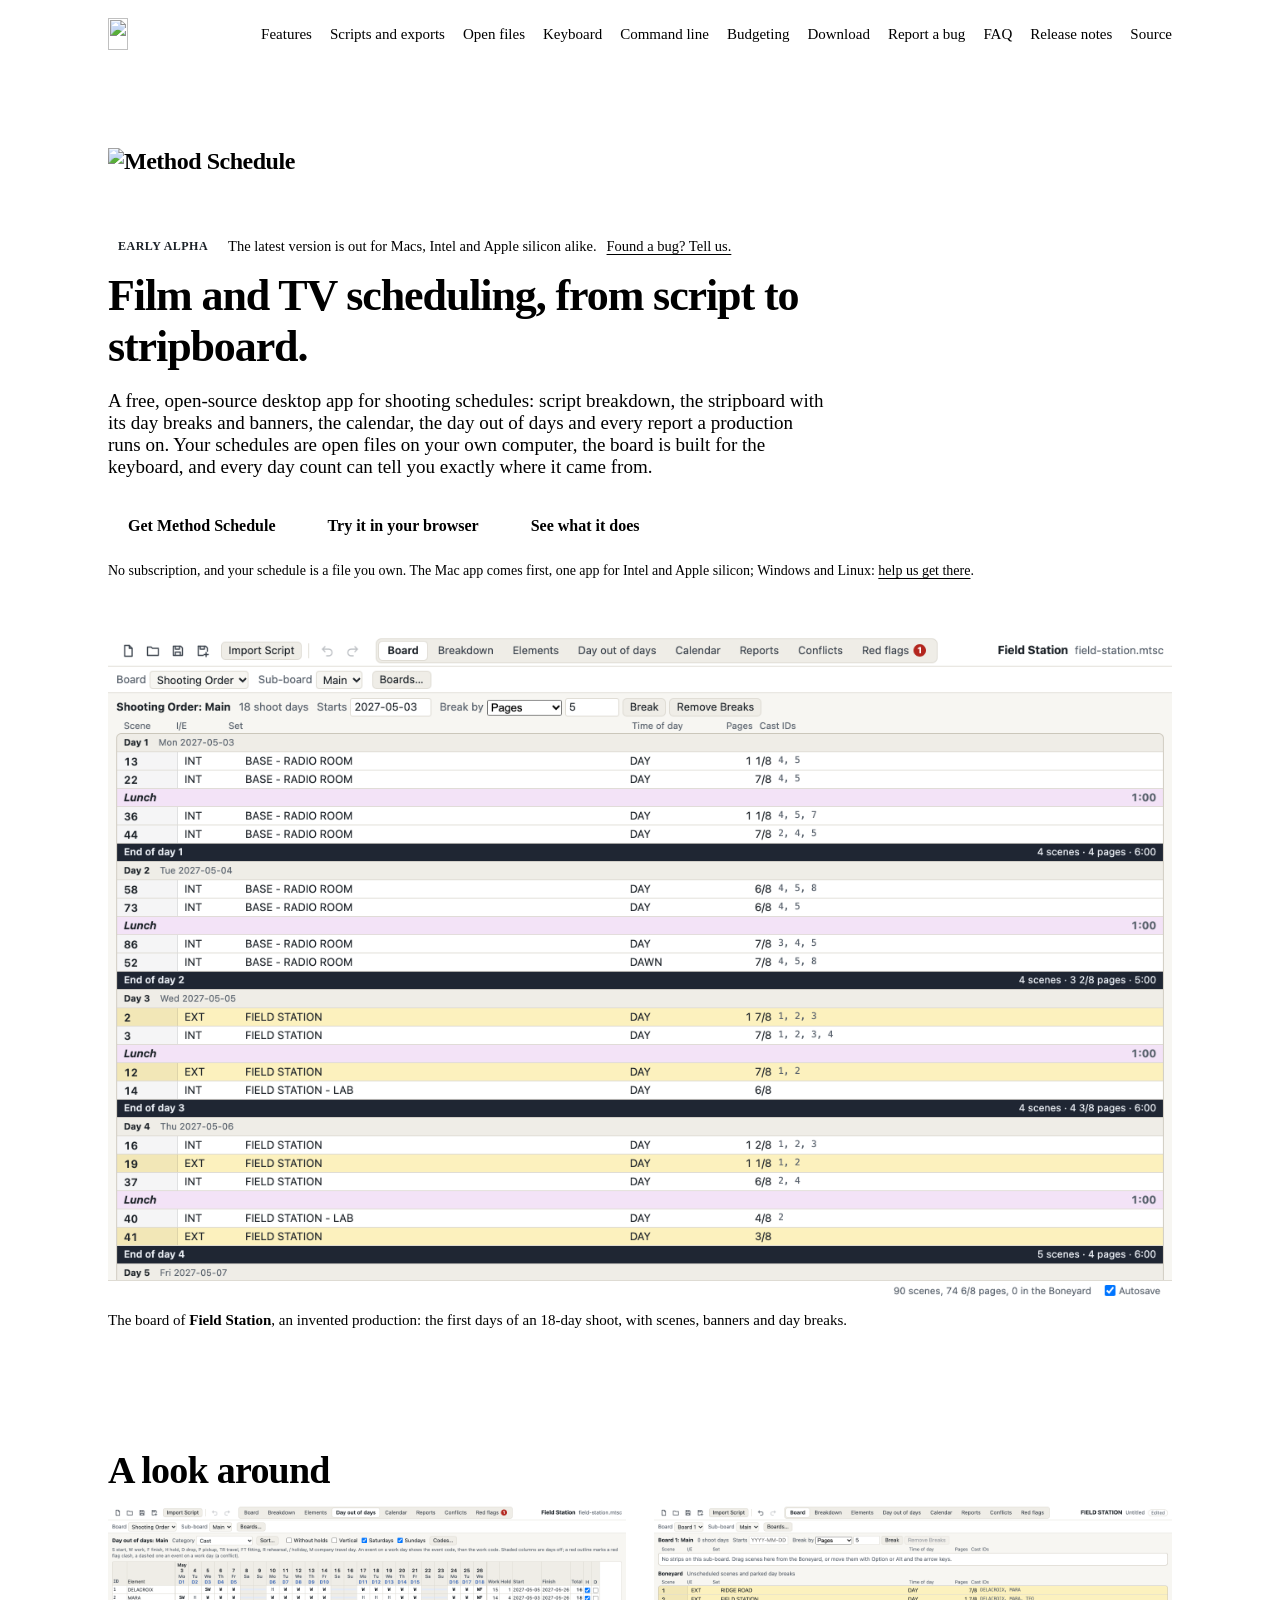
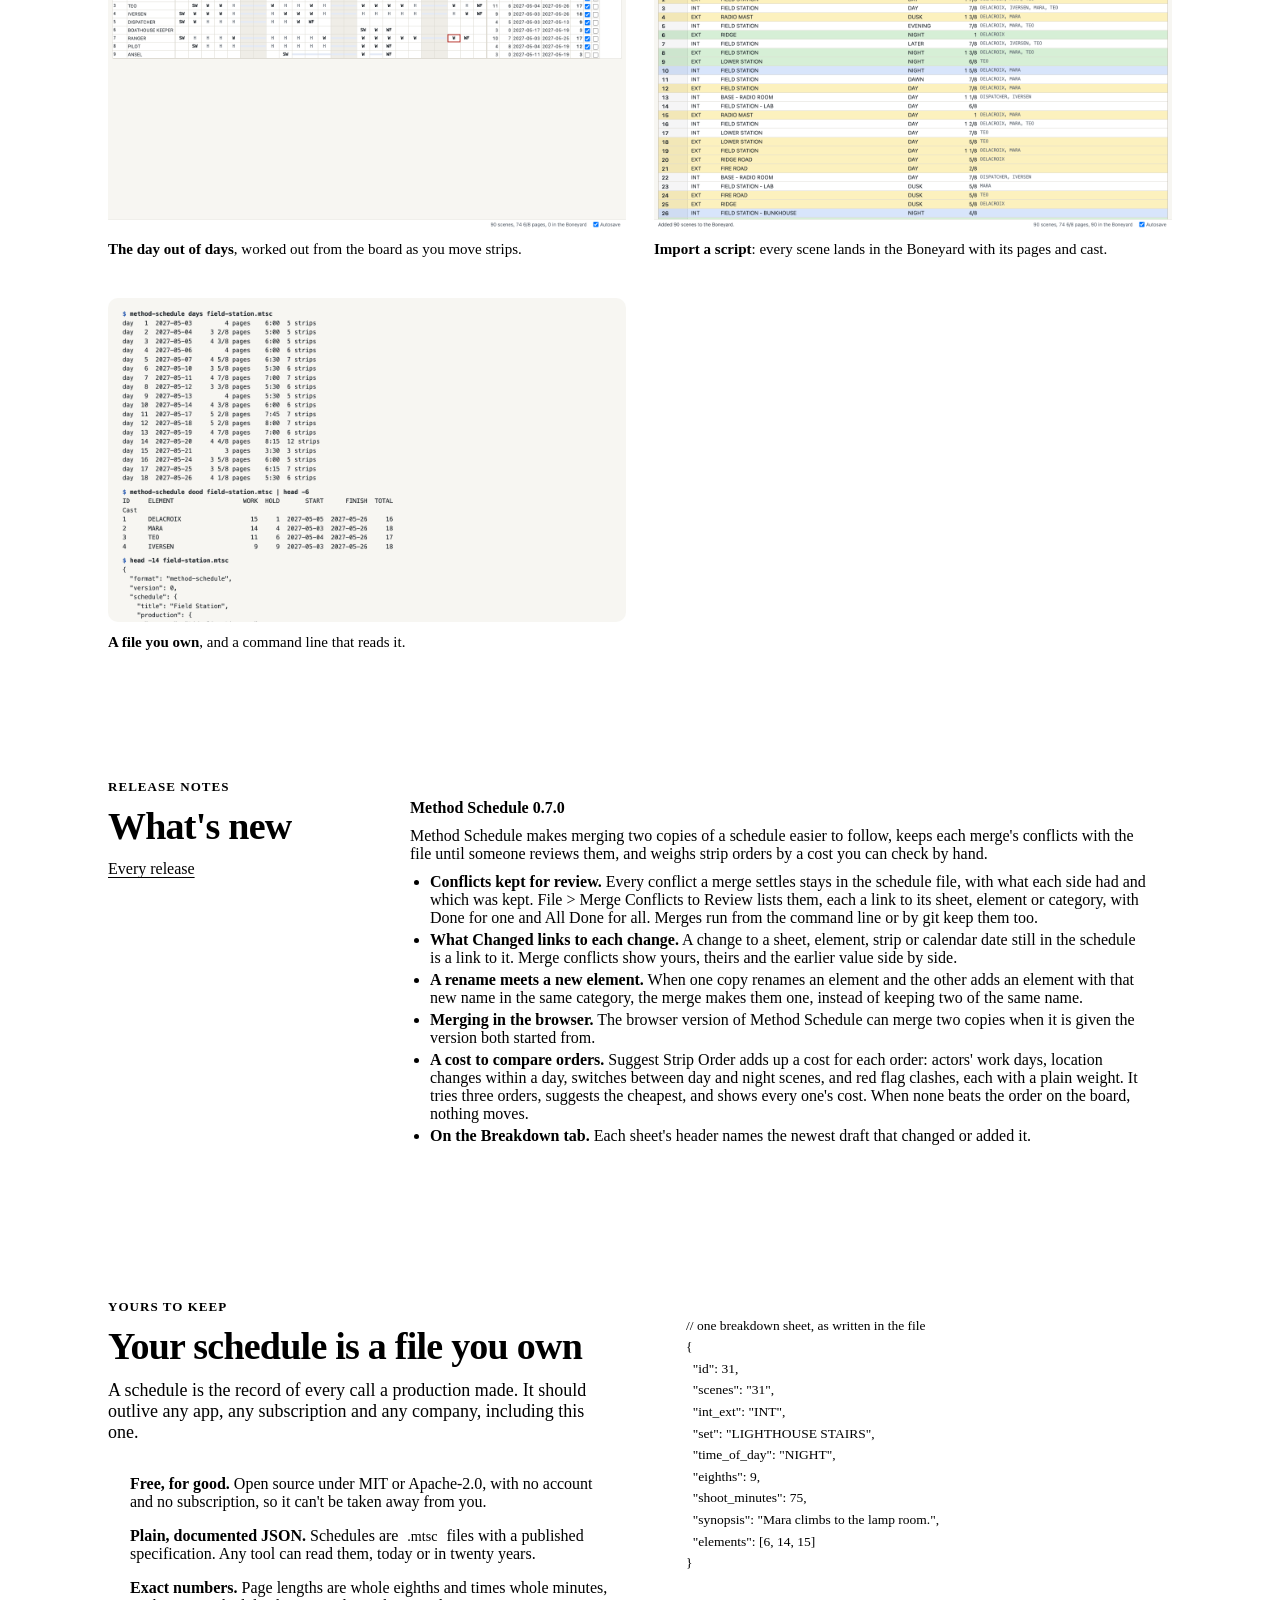
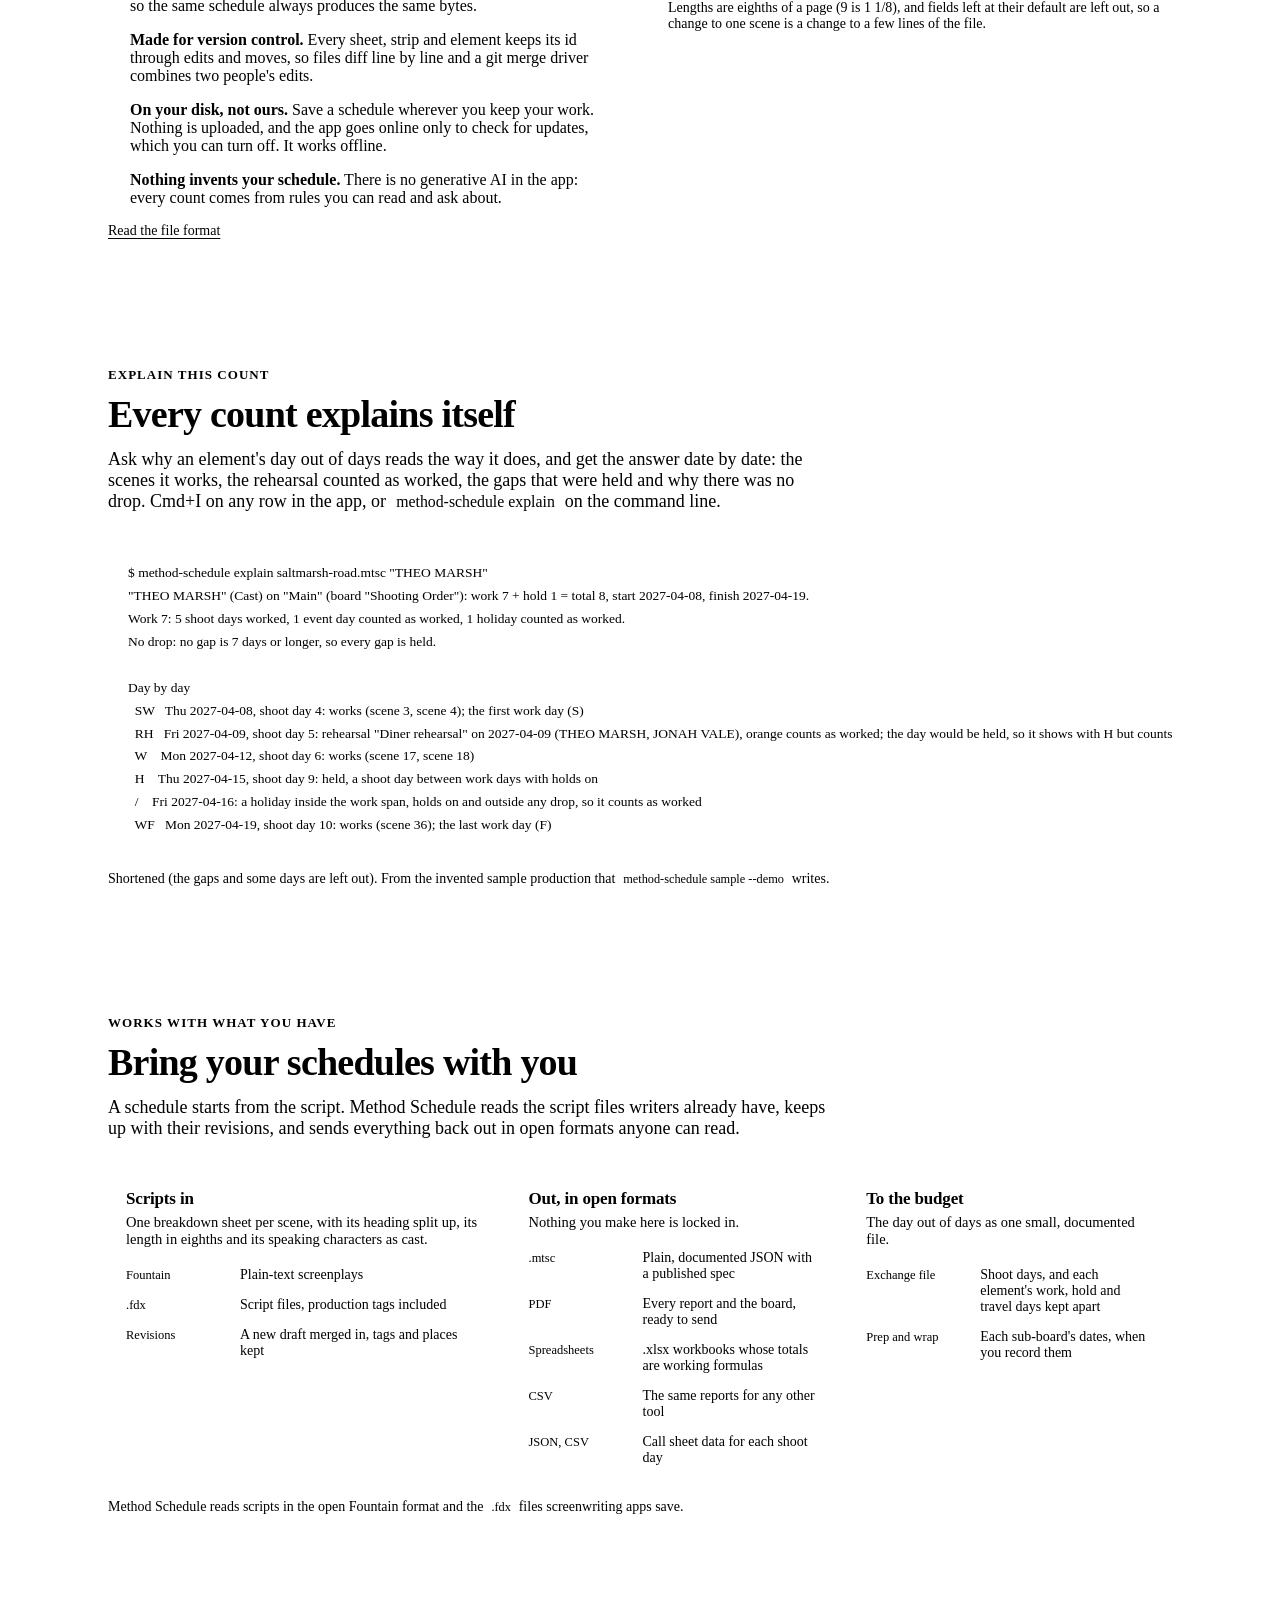
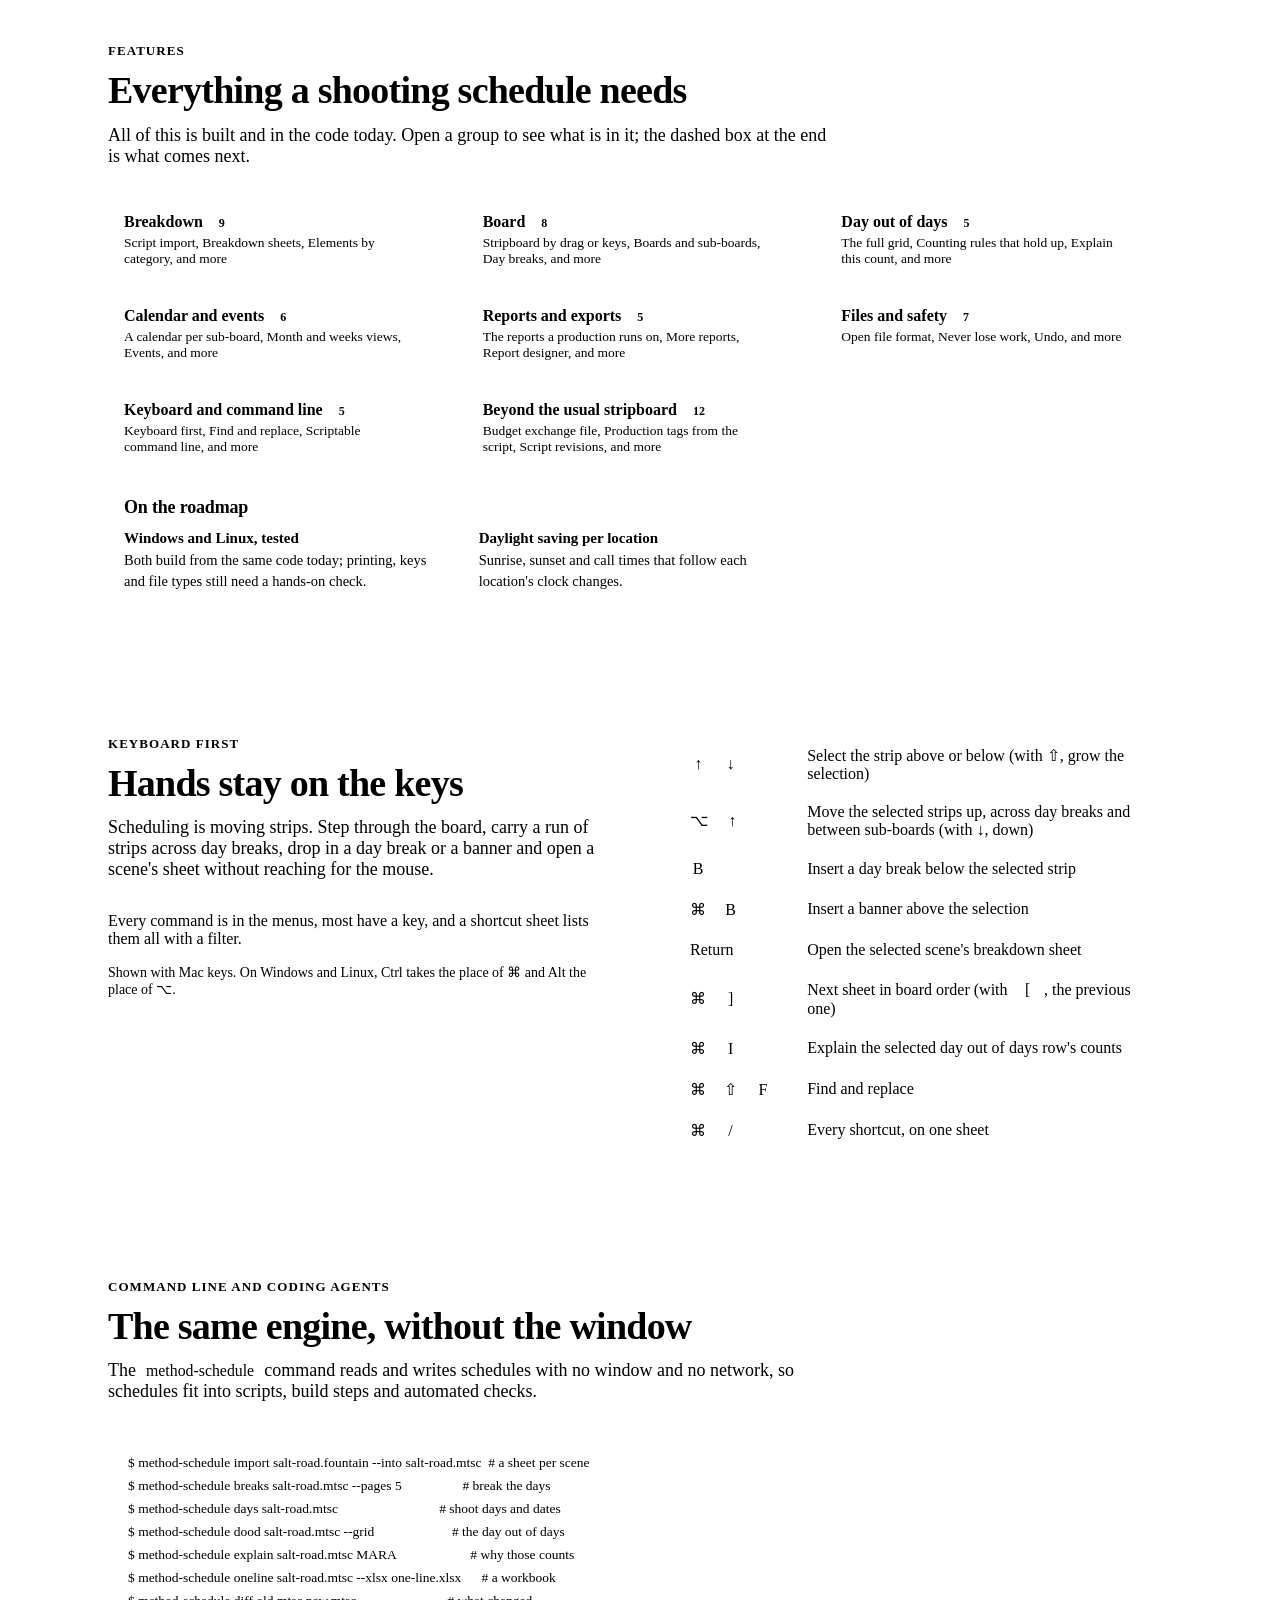
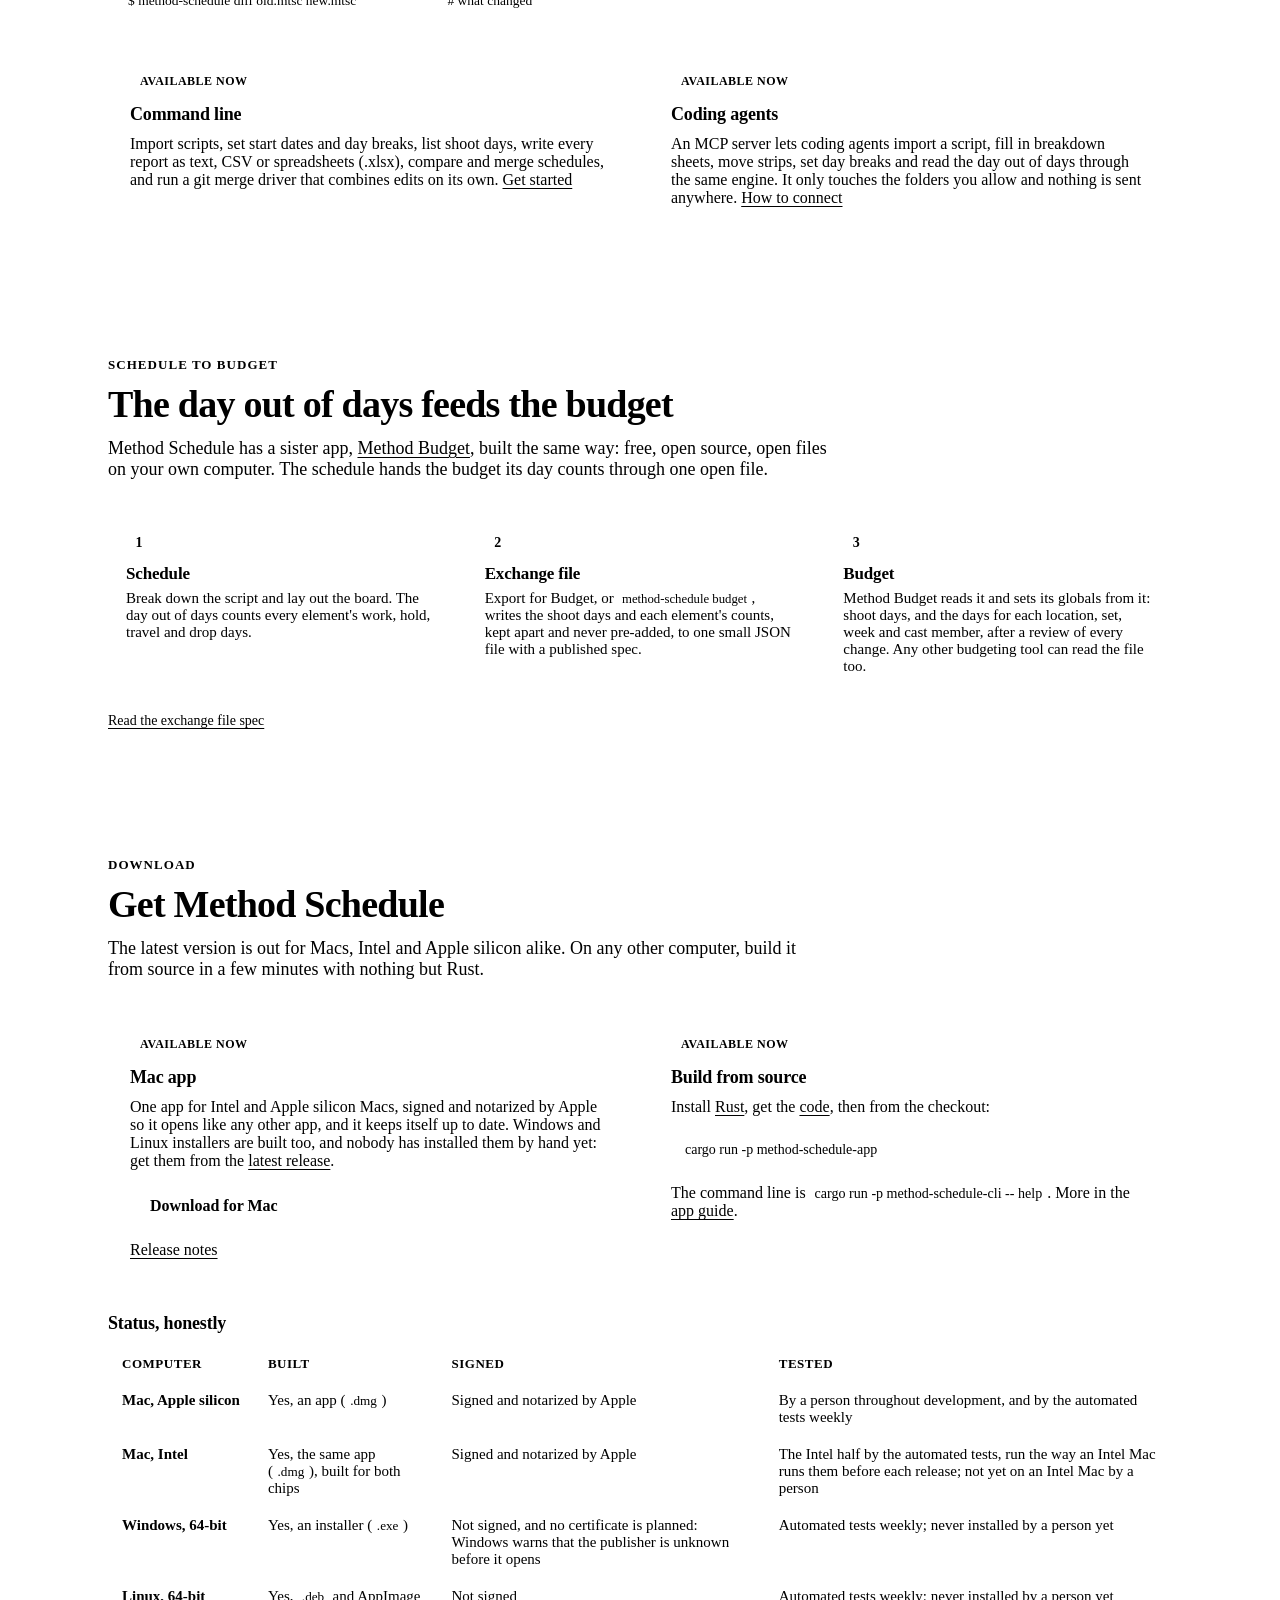
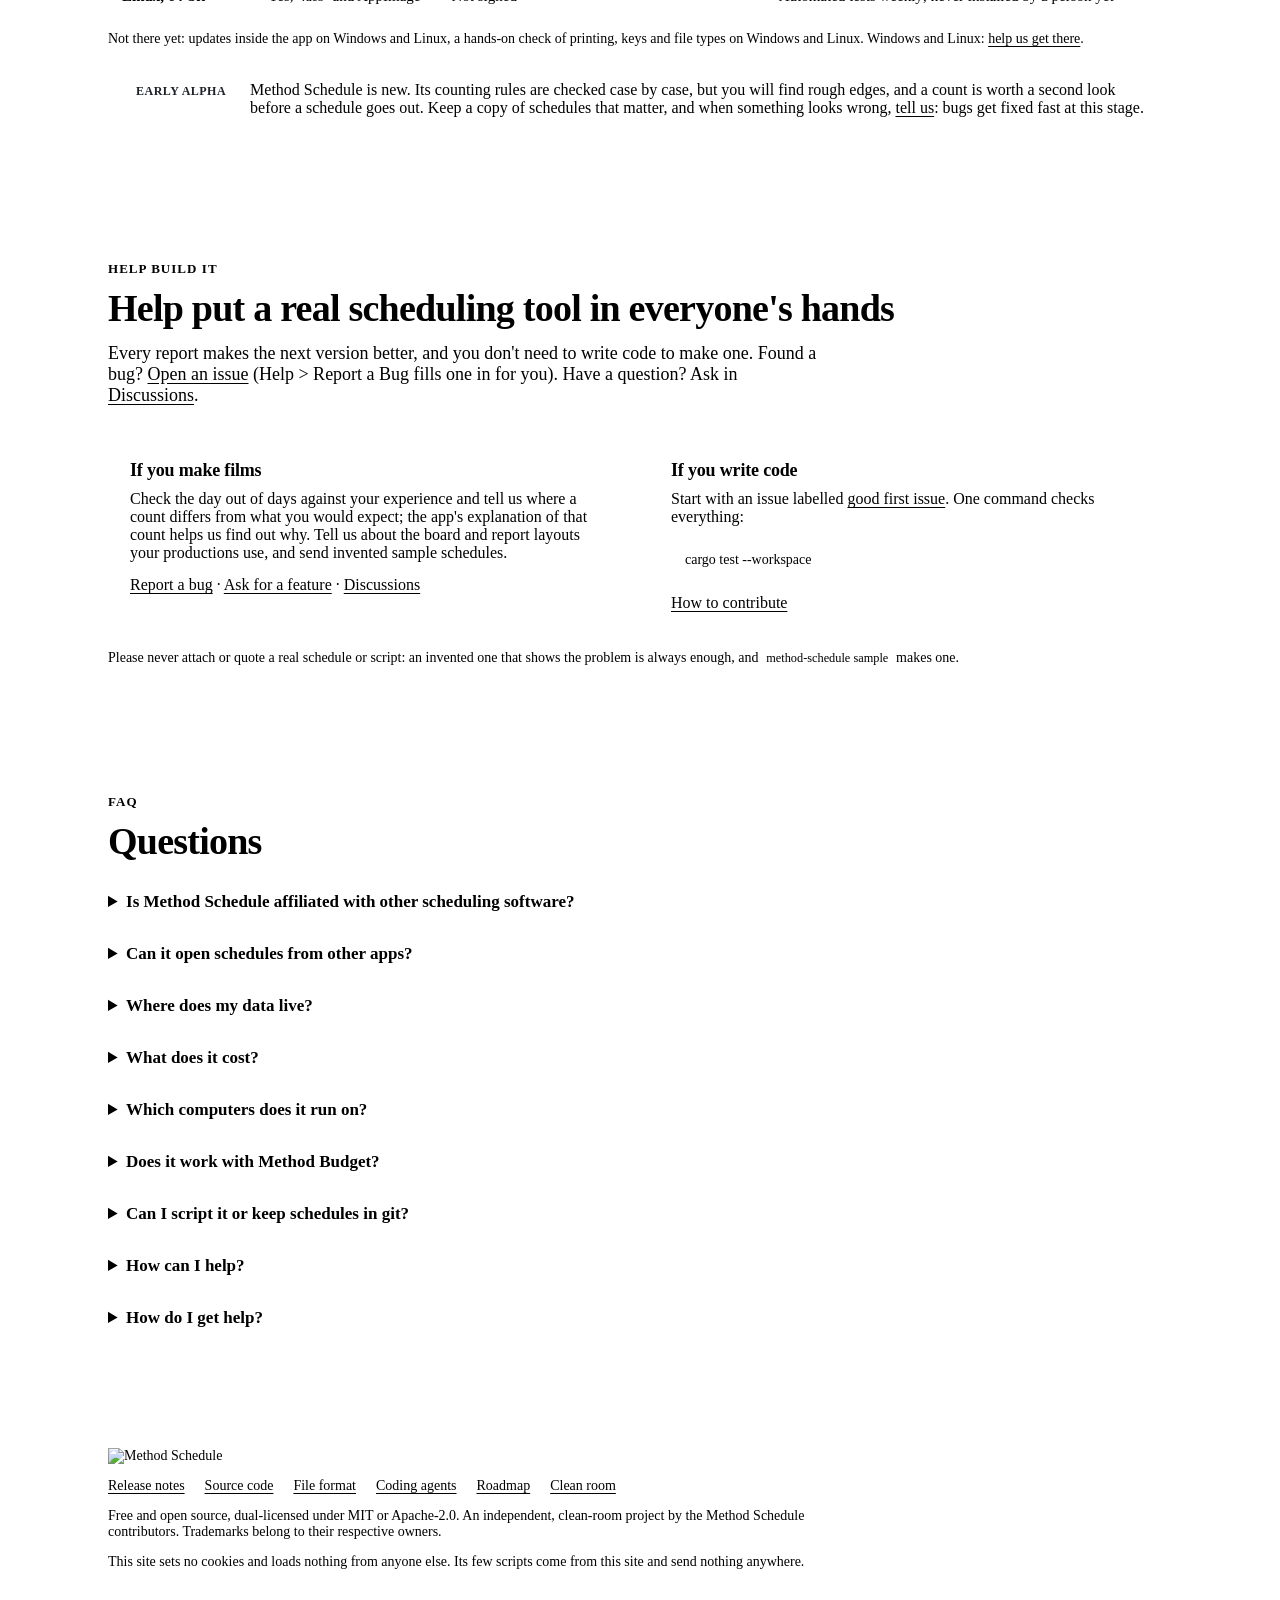
==== commit 52252a5f: "site: stale facts from the 2026-11-02 copy audit Windows stays unsigned for good, in the suite's sta" ====
--- a/site/index.html
+++ b/site/index.html
@@ -271,8 +271,7 @@
         </div>
       </div>
       <p class="fine">Method Schedule reads scripts in the open Fountain format and the
-        <code>.fdx</code> files screenwriting apps save. Final Draft is a trademark of its
-        owner; Method Schedule is independent and not affiliated with or endorsed by it.</p>
+        <code>.fdx</code> files screenwriting apps save.</p>
     </div>
   </section>
 
@@ -368,7 +367,7 @@
             <li><strong>Undo</strong> Every change is one step, up to 200 of them.</li>
             <li><strong>Templates and layout files</strong> Start a schedule from a template of your categories, elements, boards and layouts, and share layouts as files.</li>
             <li><strong>Several windows</strong> One schedule per window, each with its own undo, autosave and recovery, and a list of recent files.</li>
-            <li><strong>What changed and merge</strong> See every change between two schedules in plain words, and merge two copies that changed apart, with real clashes listed for you to pick.</li>
+            <li><strong>What changed and merge</strong> See every change between two schedules in plain words, each a link to what changed, and merge two copies that changed apart, with every conflict the merge settles kept in the file for review (File &gt; Merge Conflicts to Review), whether it ran in the app, on the command line or in git.</li>
             <li><strong>Signed Mac app with updates</strong> A downloadable Mac app, signed and notarized by Apple, that keeps itself up to date.</li>
           </ul>
         </details>
@@ -393,14 +392,14 @@
           <ul class="feats">
             <li><strong>Budget exchange file</strong> Shoot days and every element's day counts as one small, documented file, written for Method Budget and open to any budgeting app.</li>
             <li><strong>Production tags from the script</strong> Bring in the props, wardrobe and other tags a tagged script already carries as elements.</li>
-            <li><strong>Script revisions</strong> Merge a revised draft into the schedule: scenes keep their tags and places, new ones go to the Boneyard and cut ones are marked omitted.</li>
-            <li><strong>Day timeline</strong> Each shoot day from its call time, strip by strip, with warnings for a long day or a scene past sunset, and what runs past wrap moved to the next day in one step.</li>
+            <li><strong>Script revisions</strong> Merge a revised draft into the schedule: scenes keep their tags and places, new ones go to the Boneyard, cut ones are marked omitted, and each draft is recorded by color (Blue, Pink, Yellow and on) with the scenes it changed, each sheet naming the newest draft that touched it.</li>
+            <li><strong>Day timeline</strong> Each shoot day from its call time, strip by strip, with a call and wrap of their own for anyone who needs one, warnings for a long day or a scene past sunset, and what runs past wrap moved to the next day in one step.</li>
             <li><strong>Sunrise and sunset</strong> Give each location its coordinates and see sunrise and sunset for every dated shoot day, with the US and Canada or EU daylight saving dates.</li>
             <li><strong>Rest checks</strong> Set a turnaround per category and get a warning wherever a rest between wrap and the next call is too short.</li>
             <li><strong>Schedule locks and drift</strong> Lock the schedule as sent, then see each actor's work days added, dropped and moved since, on screen or as a spreadsheet.</li>
-            <li><strong>Strip order suggestion</strong> A suggested order that groups by location, set and cast around your pinned strips and red flags, with the before and after counts to compare.</li>
+            <li><strong>Strip order suggestion</strong> Suggest Strip Order tries three orders around your pinned strips and red flags, adds up a cost for each that you can check by hand (actors' work days, location changes within a day, day and night switches, red flag clashes) and suggests the cheapest; when none beats the board, nothing moves.</li>
             <li><strong>Call sheet data</strong> A shoot day's call sheet data as JSON or CSV, ready for whatever lays out your call sheets.</li>
-            <li><strong>A printed call sheet</strong> A shoot day's call sheet printed or saved as a PDF: call and wrap, sunrise and sunset, the scenes with their times, the cast on set, other elements and notes.</li>
+            <li><strong>A printed call sheet</strong> A shoot day's call sheet printed or saved as a PDF: call and wrap, sunrise and sunset, the scenes with their times, the cast on set with each person's call and wrap, other elements, notes and the next two shoot days in brief.</li>
             <li><strong>What was shot</strong> Mark each scene shot, in part or finished: the board dims finished scenes, every day says the pages still to shoot, and an export sets what was shot beside the plan.</li>
             <li><strong>Try it in your browser</strong> The whole app with Field Station, an invented production, running in your browser with nothing to install: nothing is uploaded, and Save downloads the file.</li>
           </ul>
@@ -505,8 +504,9 @@
         </li>
         <li>
           <h3>Budget</h3>
-          <p>Method Budget reads it and sets its shoot day and cast globals from it. Any other
-            budgeting tool can read the file too.</p>
+          <p>Method Budget reads it and sets its globals from it: shoot days, and the days
+            for each location, set, week and cast member, after a review of every change. Any
+            other budgeting tool can read the file too.</p>
         </li>
       </ol>
       <p class="fine"><a href="https://github.com/method-production-suite/method-scheduling/blob/main/docs/EXCHANGE.md" data-repo="docs/EXCHANGE.md">Read the exchange file spec</a></p>
@@ -525,7 +525,8 @@
           <h3>Mac app</h3>
           <p>One app for Intel and Apple silicon Macs, signed and notarized by Apple so it opens like any other
             app, and it keeps itself up to date. Windows and Linux installers are built
-            too, and wait on a hands-on test.</p>
+            too, and nobody has installed them by hand yet: get them from the
+            <a href="https://github.com/method-production-suite/method-scheduling/releases/latest">latest release</a>.</p>
           <p><a class="btn primary" href="https://github.com/method-production-suite/method-scheduling/releases/latest/download/Method-Schedule-macOS.dmg">Download for Mac</a></p>
           <p><a href="releases/">Release notes</a></p>
         </div>
@@ -546,8 +547,8 @@
           </thead>
           <tbody>
             <tr><th scope="row">Mac, Apple silicon</th><td>Yes, an app (<code>.dmg</code>)</td><td>Signed and notarized by Apple</td><td>By a person throughout development, and by the automated tests weekly</td></tr>
-            <tr><th scope="row">Mac, Intel</th><td>Yes, the same app (<code>.dmg</code>), built for both chips</td><td>Signed and notarized by Apple</td><td>The Intel half by the automated tests, run under Rosetta before each release; not yet on an Intel Mac by a person</td></tr>
-            <tr><th scope="row">Windows, 64-bit</th><td>Yes, an installer (<code>.exe</code>)</td><td>Not yet: Windows will warn that the publisher is unknown</td><td>Automated tests weekly; never installed by a person yet</td></tr>
+            <tr><th scope="row">Mac, Intel</th><td>Yes, the same app (<code>.dmg</code>), built for both chips</td><td>Signed and notarized by Apple</td><td>The Intel half by the automated tests, run the way an Intel Mac runs them before each release; not yet on an Intel Mac by a person</td></tr>
+            <tr><th scope="row">Windows, 64-bit</th><td>Yes, an installer (<code>.exe</code>)</td><td>Not signed, and no certificate is planned: Windows warns that the publisher is unknown before it opens</td><td>Automated tests weekly; never installed by a person yet</td></tr>
             <tr><th scope="row">Linux, 64-bit</th><td>Yes, <code>.deb</code> and AppImage</td><td>Not signed</td><td>Automated tests weekly; never installed by a person yet</td></tr>
           </tbody>
         </table>
@@ -605,7 +606,8 @@
         <details>
           <summary>Is Method Schedule affiliated with other scheduling software?</summary>
           <p>No. Method Schedule is an independent, clean-room project, not affiliated with
-            Entertainment Partners or Movie Magic Scheduling.</p>
+            or endorsed by Entertainment Partners, Movie Magic Scheduling or Final Draft.
+            Trademarks belong to their owners.</p>
         </details>
         <details>
           <summary>Can it open schedules from other apps?</summary>
@@ -635,8 +637,9 @@
         <details>
           <summary>Does it work with Method Budget?</summary>
           <p>Yes. Method Schedule writes the shoot days and day counts to one open exchange file,
-            and Method Budget 0.5 and later reads it and sets its globals from them, after showing
-            you every change. Any other budgeting tool can read the file too. See
+            and Method Budget reads it and sets its shoot days and its days per location, set, week
+            and cast member from it, after showing you every change. A new budget can link a
+            schedule from the start. Any other budgeting tool can read the file too. See
             <a href="#budget">The day out of days feeds the budget</a>.</p>
         </details>
         <details>
@@ -680,7 +683,8 @@
     <p>Free and open source, dual-licensed under MIT or Apache-2.0. An independent,
       clean-room project by the Method Schedule contributors. Trademarks belong to their
       respective owners.</p>
-    <p>This site sets no cookies, runs no scripts and loads nothing from anyone else.</p>
+    <p>This site sets no cookies and loads nothing from anyone else. Its few scripts come
+      from this site and send nothing anywhere.</p>
   </div>
 </footer>
 </body>
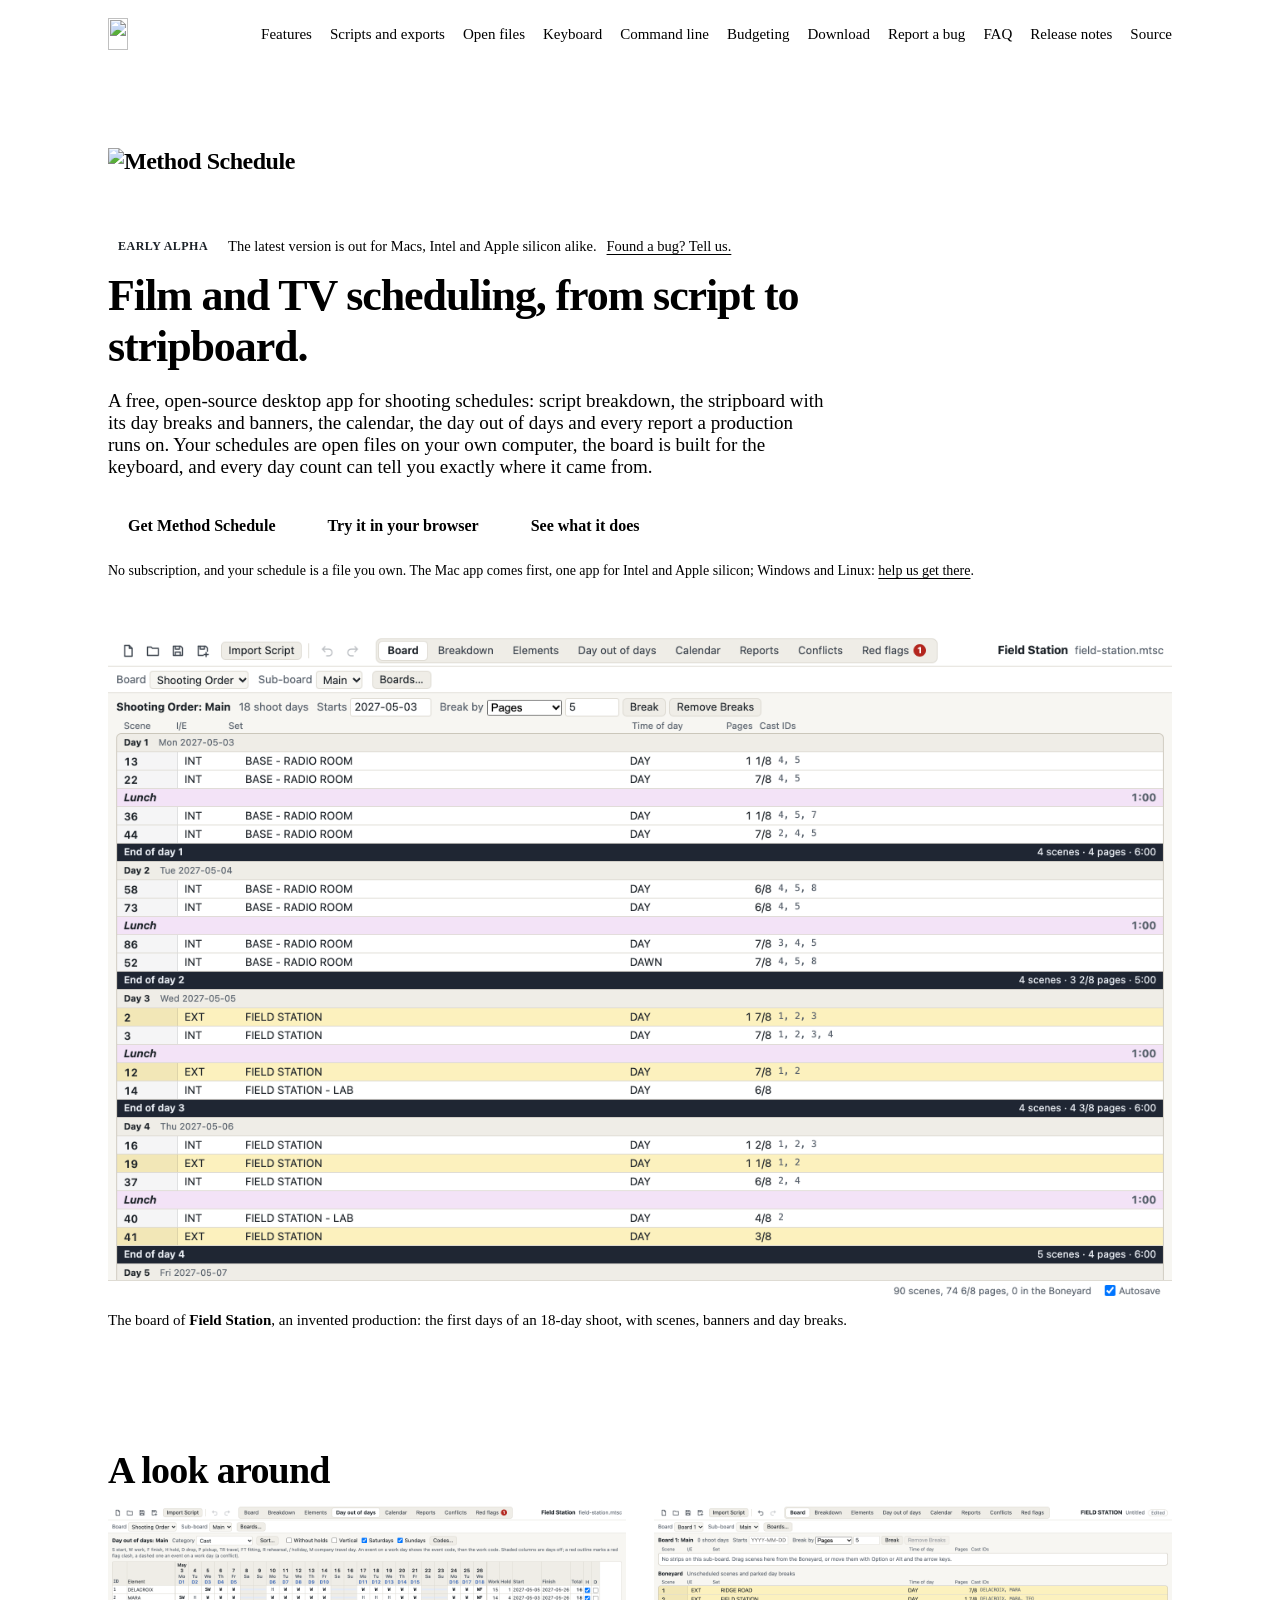
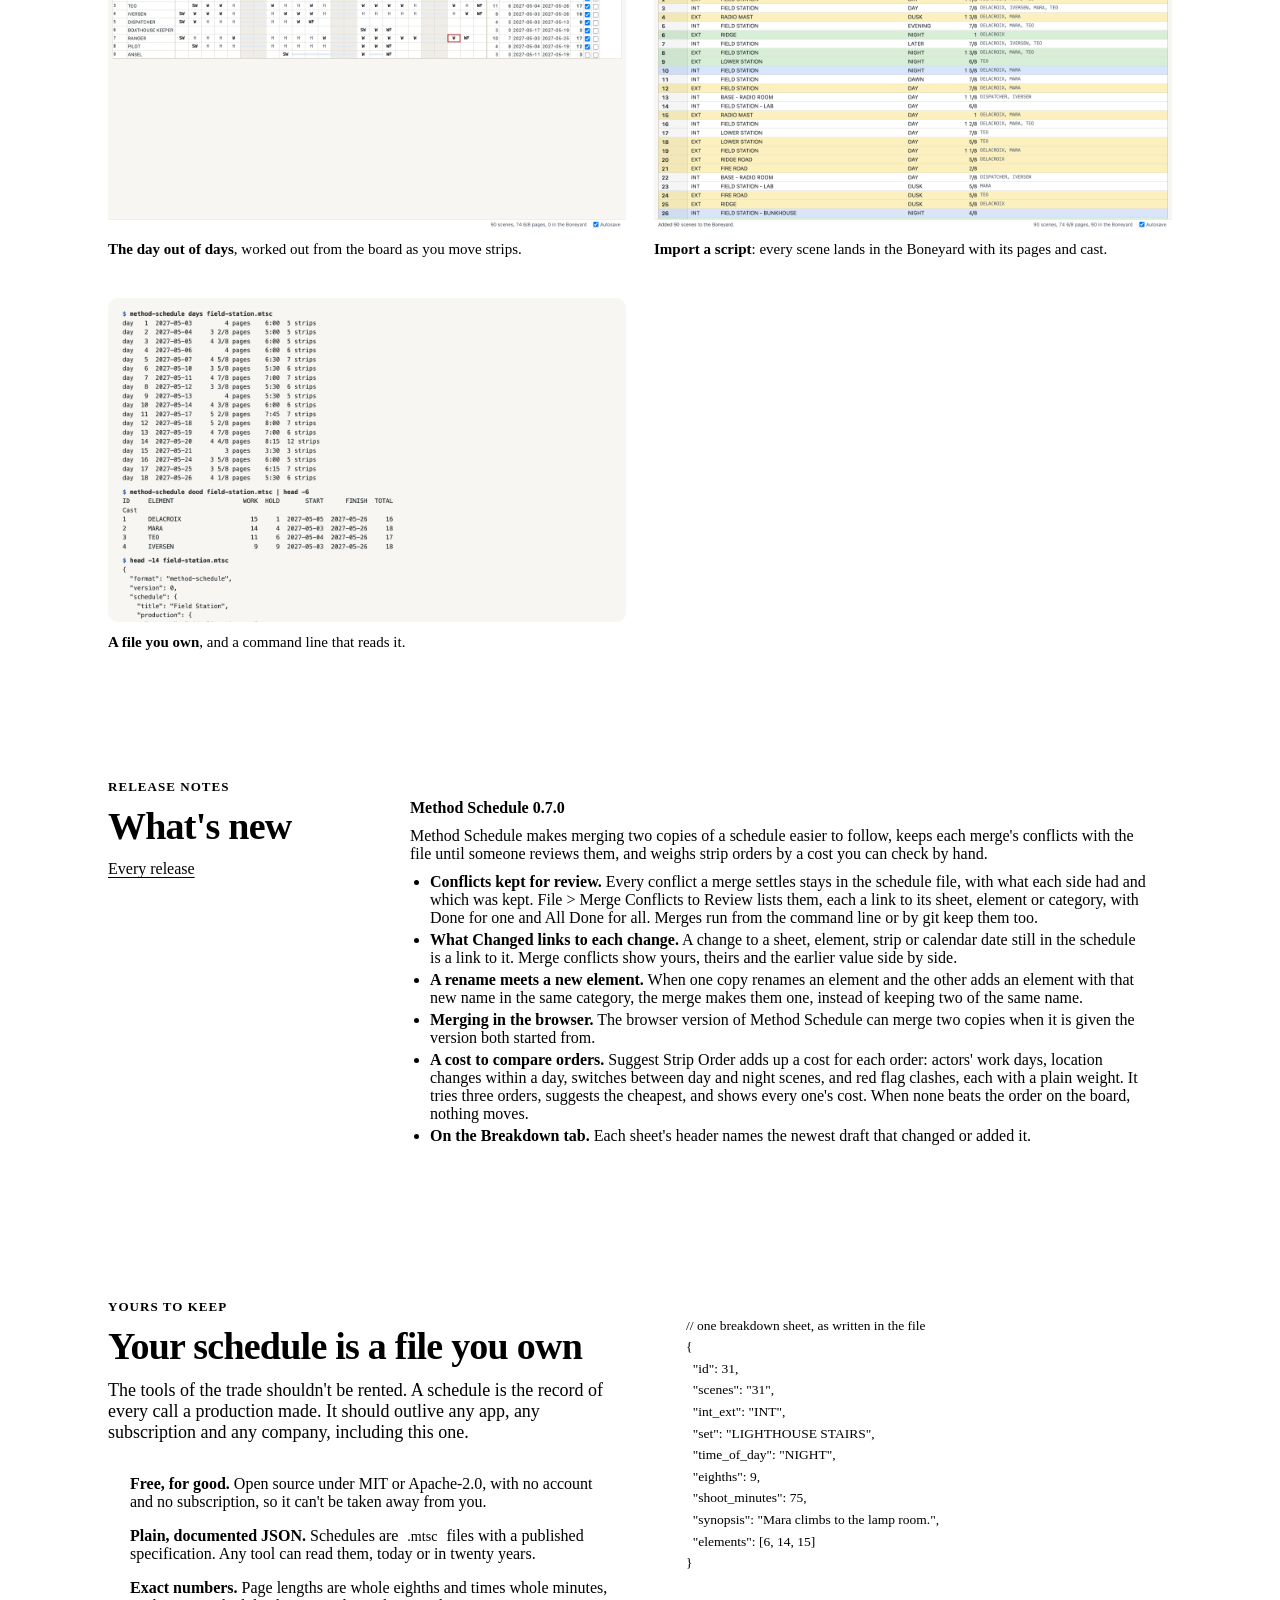
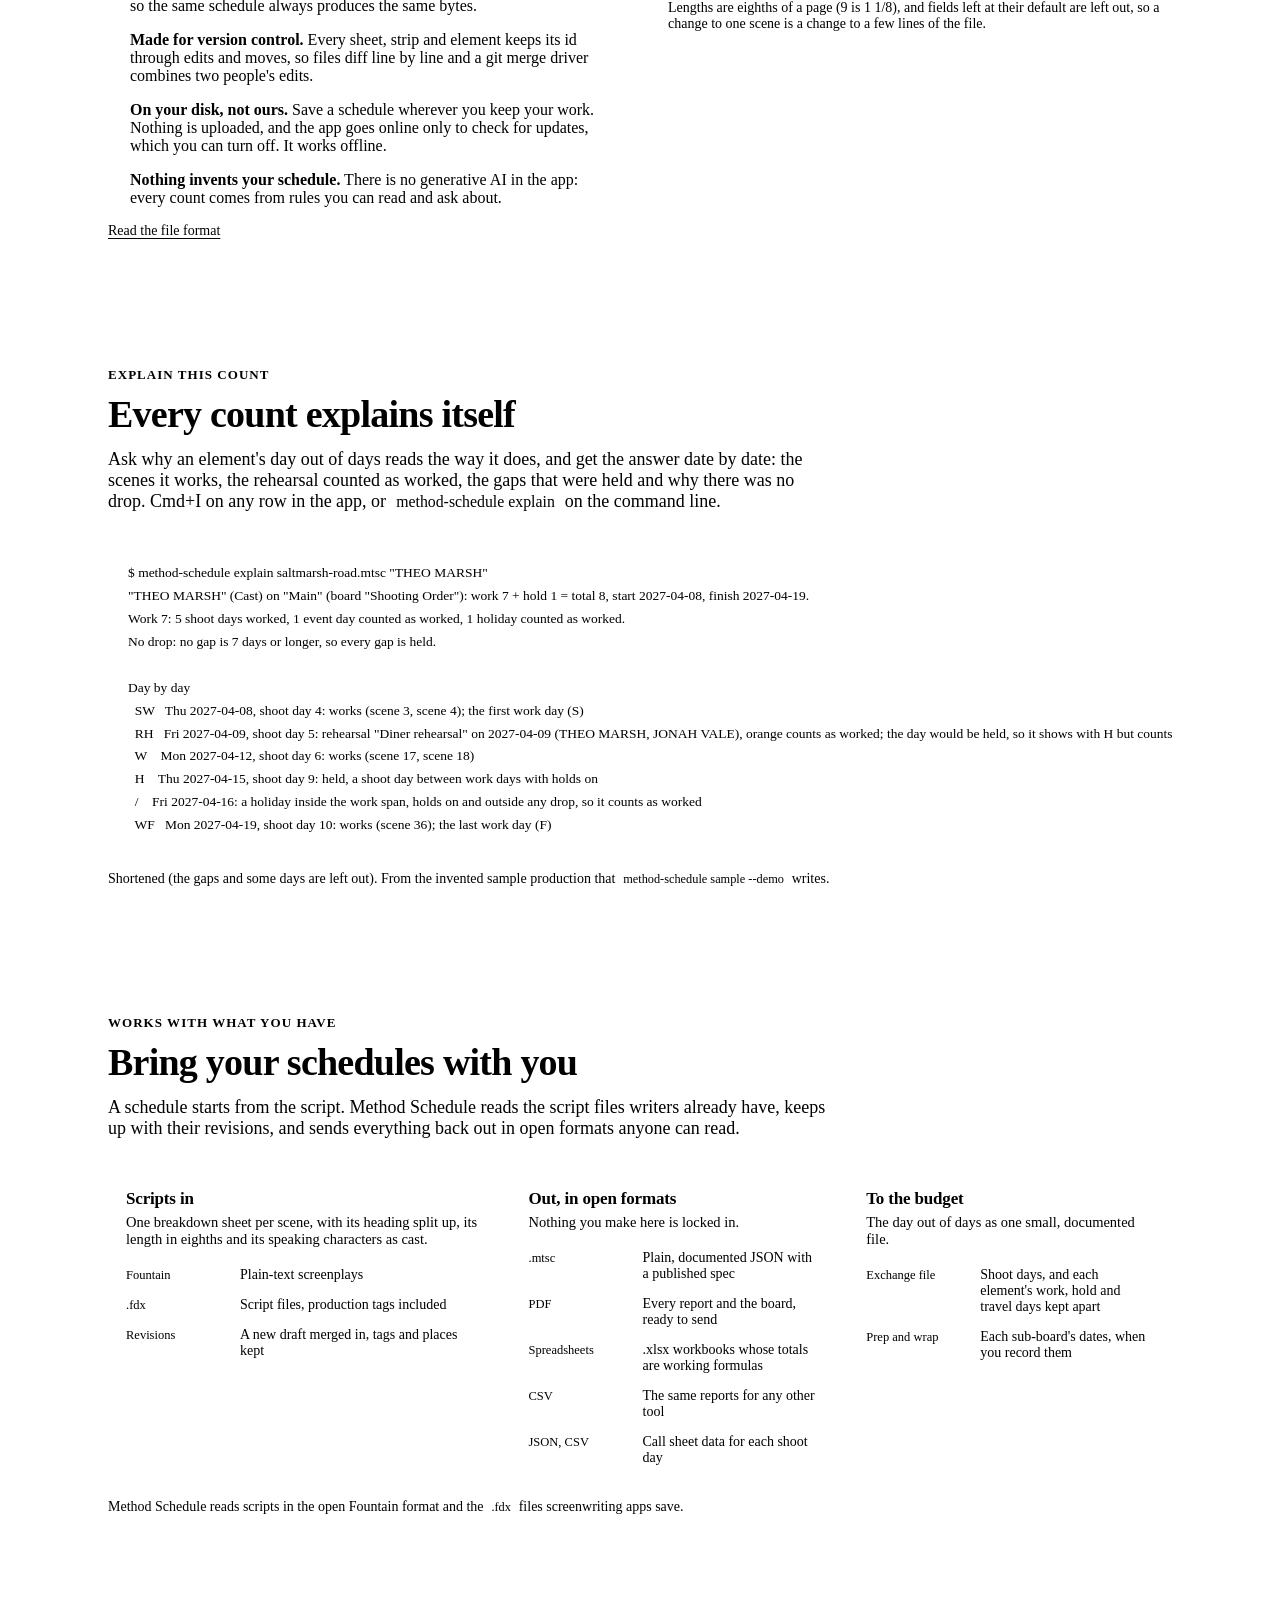
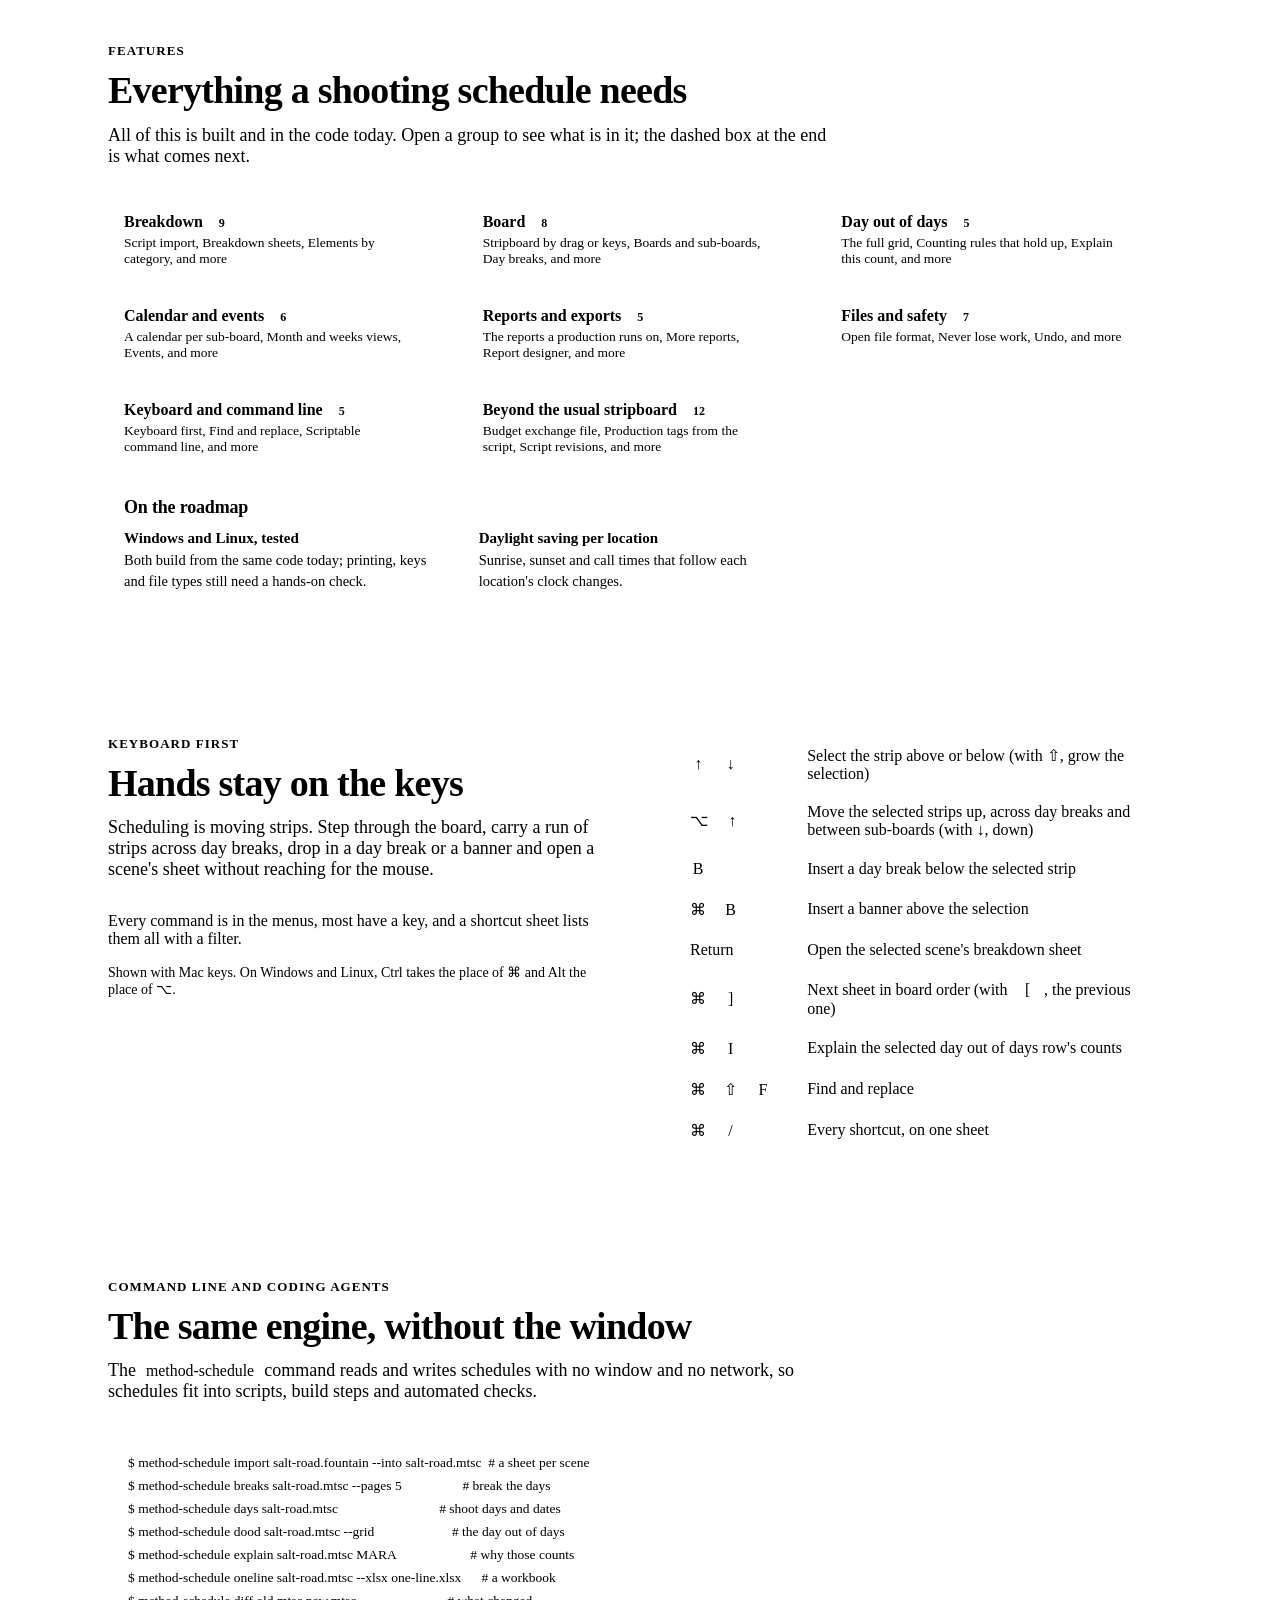
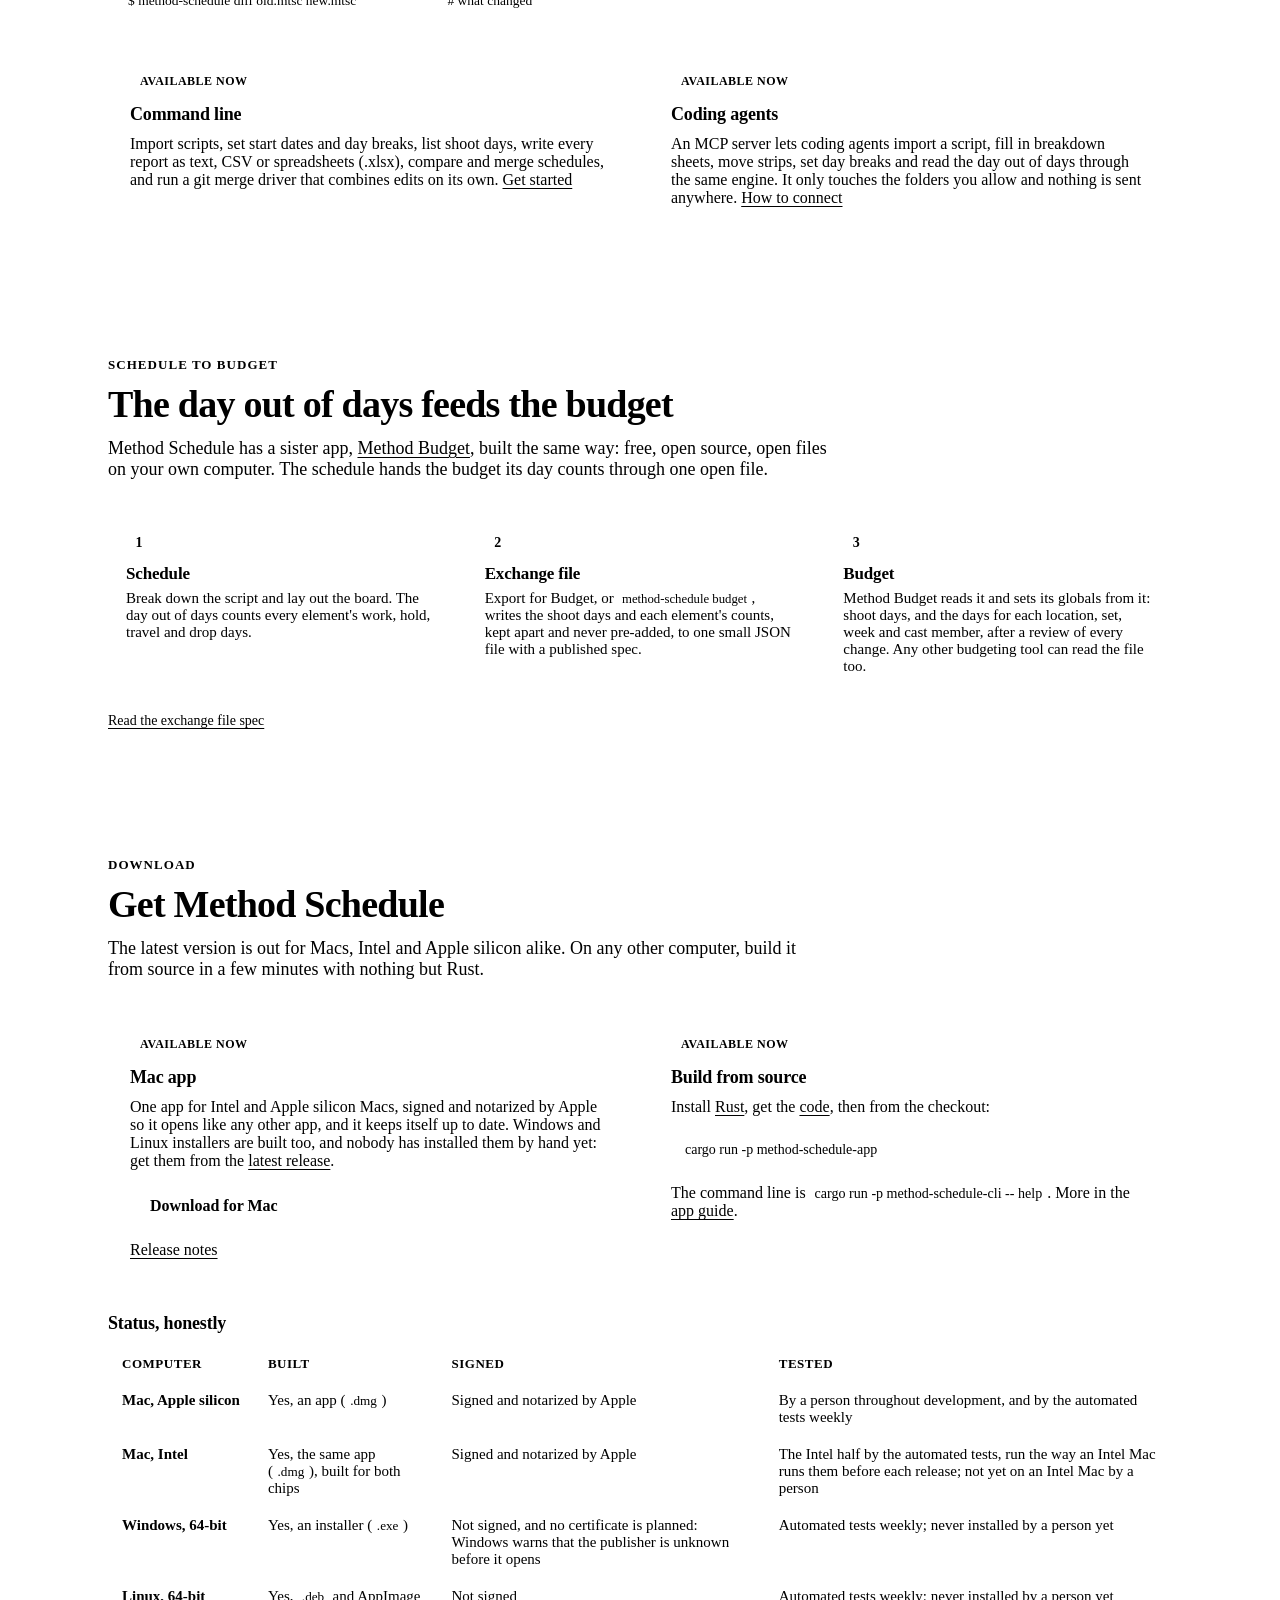
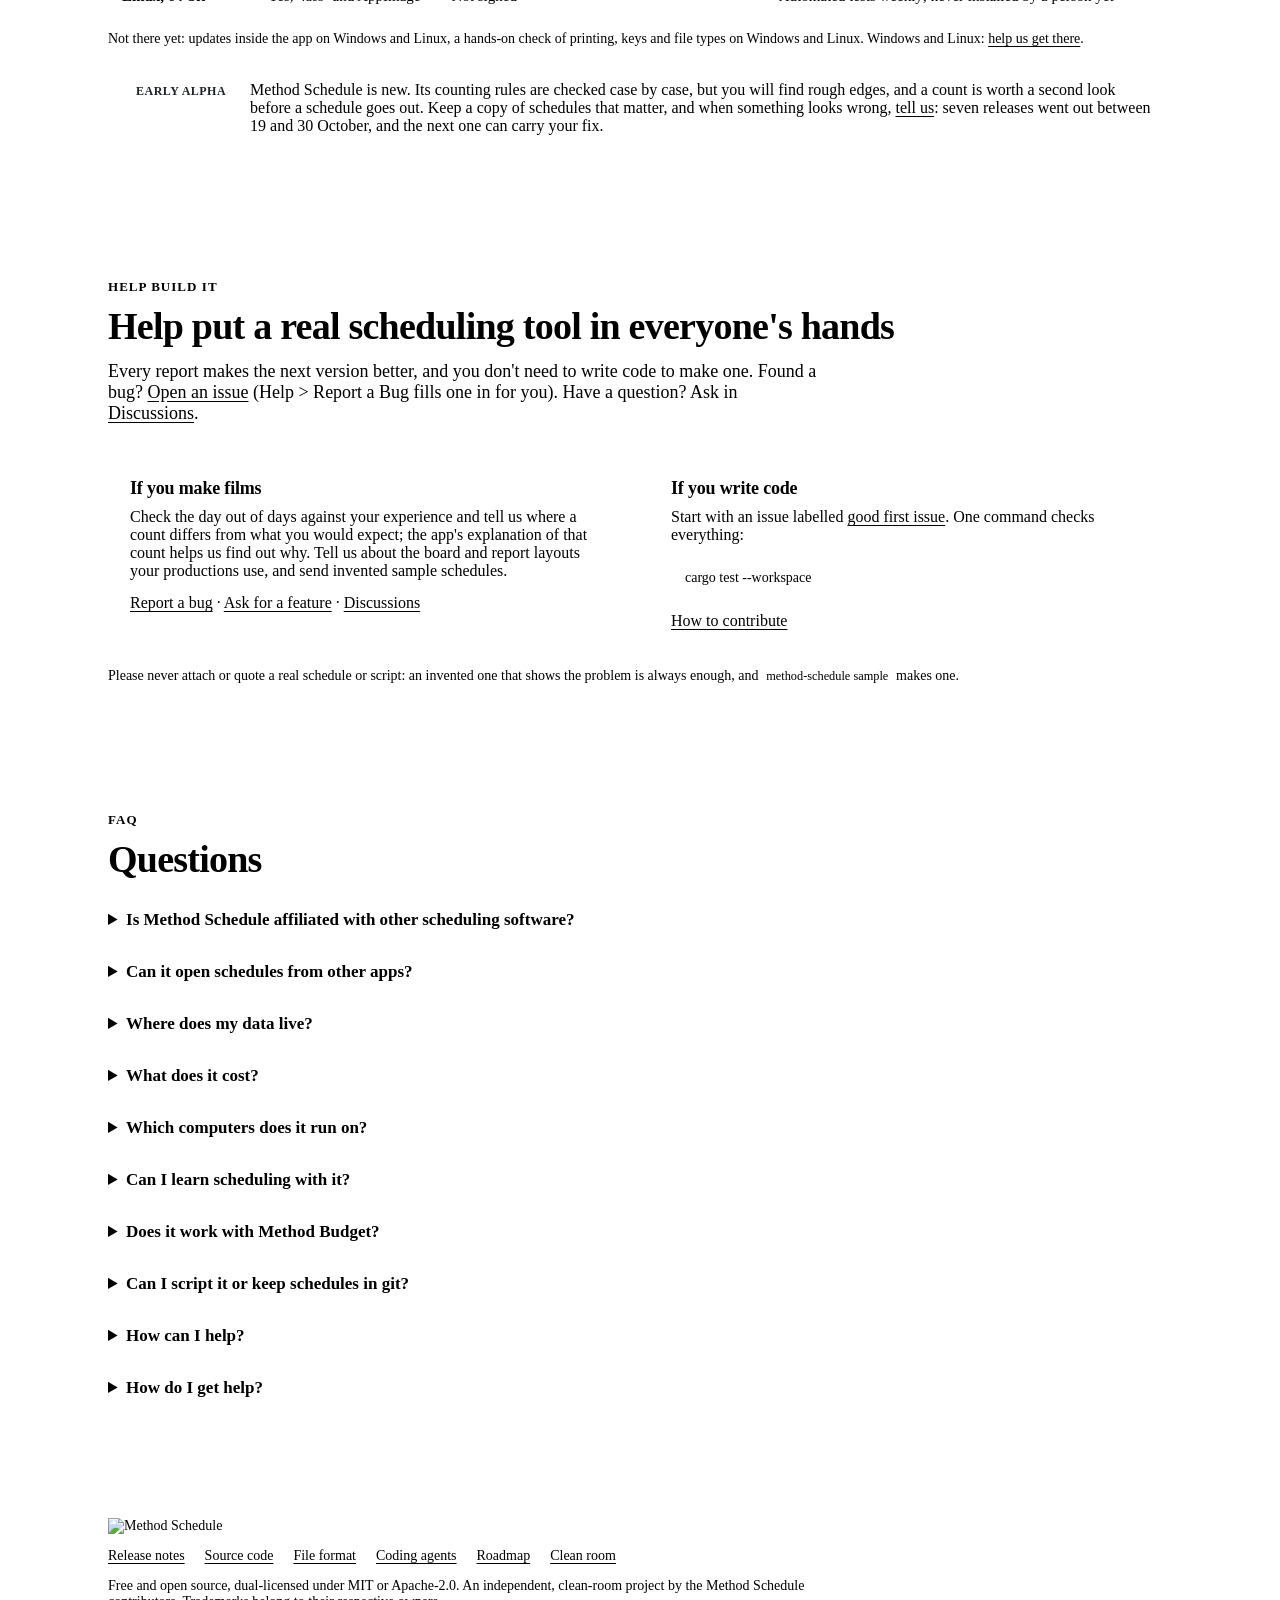
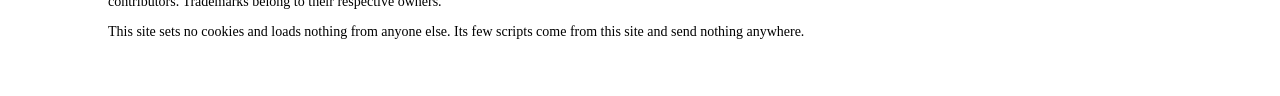
==== commit 832b8d40: "site: mission line, a students FAQ and polish from the copy audit The mission line opens Yours to ke" ====
--- a/site/index.html
+++ b/site/index.html
@@ -167,7 +167,8 @@
       <div>
         <p class="kicker">Yours to keep</p>
         <h2 id="open-title">Your schedule is a file you own</h2>
-        <p class="intro">A schedule is the record of every call a production made. It should
+        <p class="intro">The tools of the trade shouldn't be rented. A schedule is the record
+          of every call a production made. It should
           outlive any app, any subscription and any company, including this one.</p>
         <ul class="points">
           <li><strong>Free, for good.</strong> Open source under MIT or Apache-2.0, with no
@@ -561,7 +562,8 @@
         <p>Method Schedule is new. Its counting rules are checked case by
           case, but you will find rough edges, and a count is worth a second look before a
           schedule goes out. Keep a copy of schedules that matter, and when something looks
-          wrong, <a href="#help">tell us</a>: bugs get fixed fast at this stage.</p>
+          wrong, <a href="#help">tell us</a>: seven releases went out between 19 and 30 October, and
+          the next one can carry your fix.</p>
       </div>
     </div>
   </section>
@@ -633,6 +635,13 @@
           <p>The Mac comes first, Intel and Apple silicon alike: one app holds both. Windows
             and Linux installers are built from the same code and are waiting on a hands-on
             test. See <a href="#download">Status, honestly</a>.</p>
+        </details>
+        <details>
+          <summary>Can I learn scheduling with it?</summary>
+          <p>Yes. It's free, on a Mac or in your browser with nothing to install, and Help &gt;
+            Open Sample opens Field Station, an invented feature of 90 scenes and nine cast over
+            18 shoot days with every breakdown category filled in. Every day count explains
+            itself, so you can see why a hold is a hold.</p>
         </details>
         <details>
           <summary>Does it work with Method Budget?</summary>
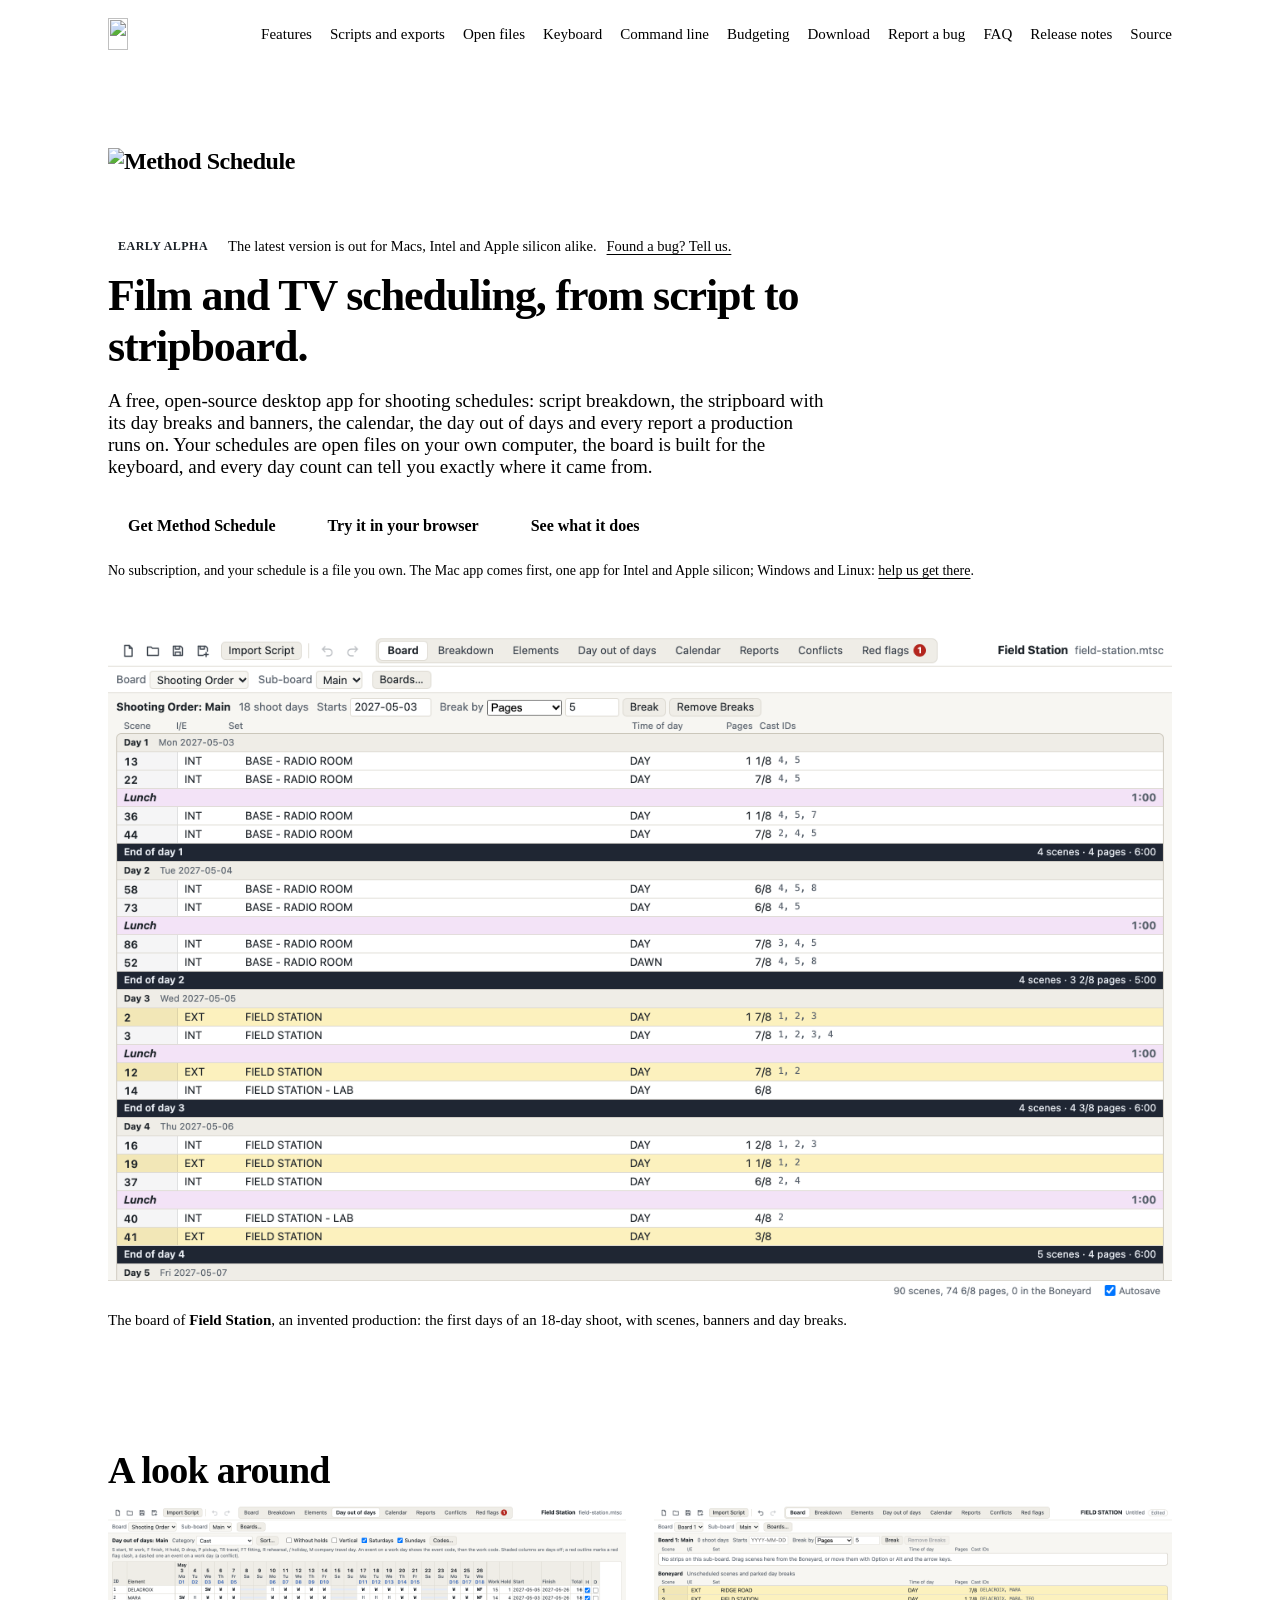
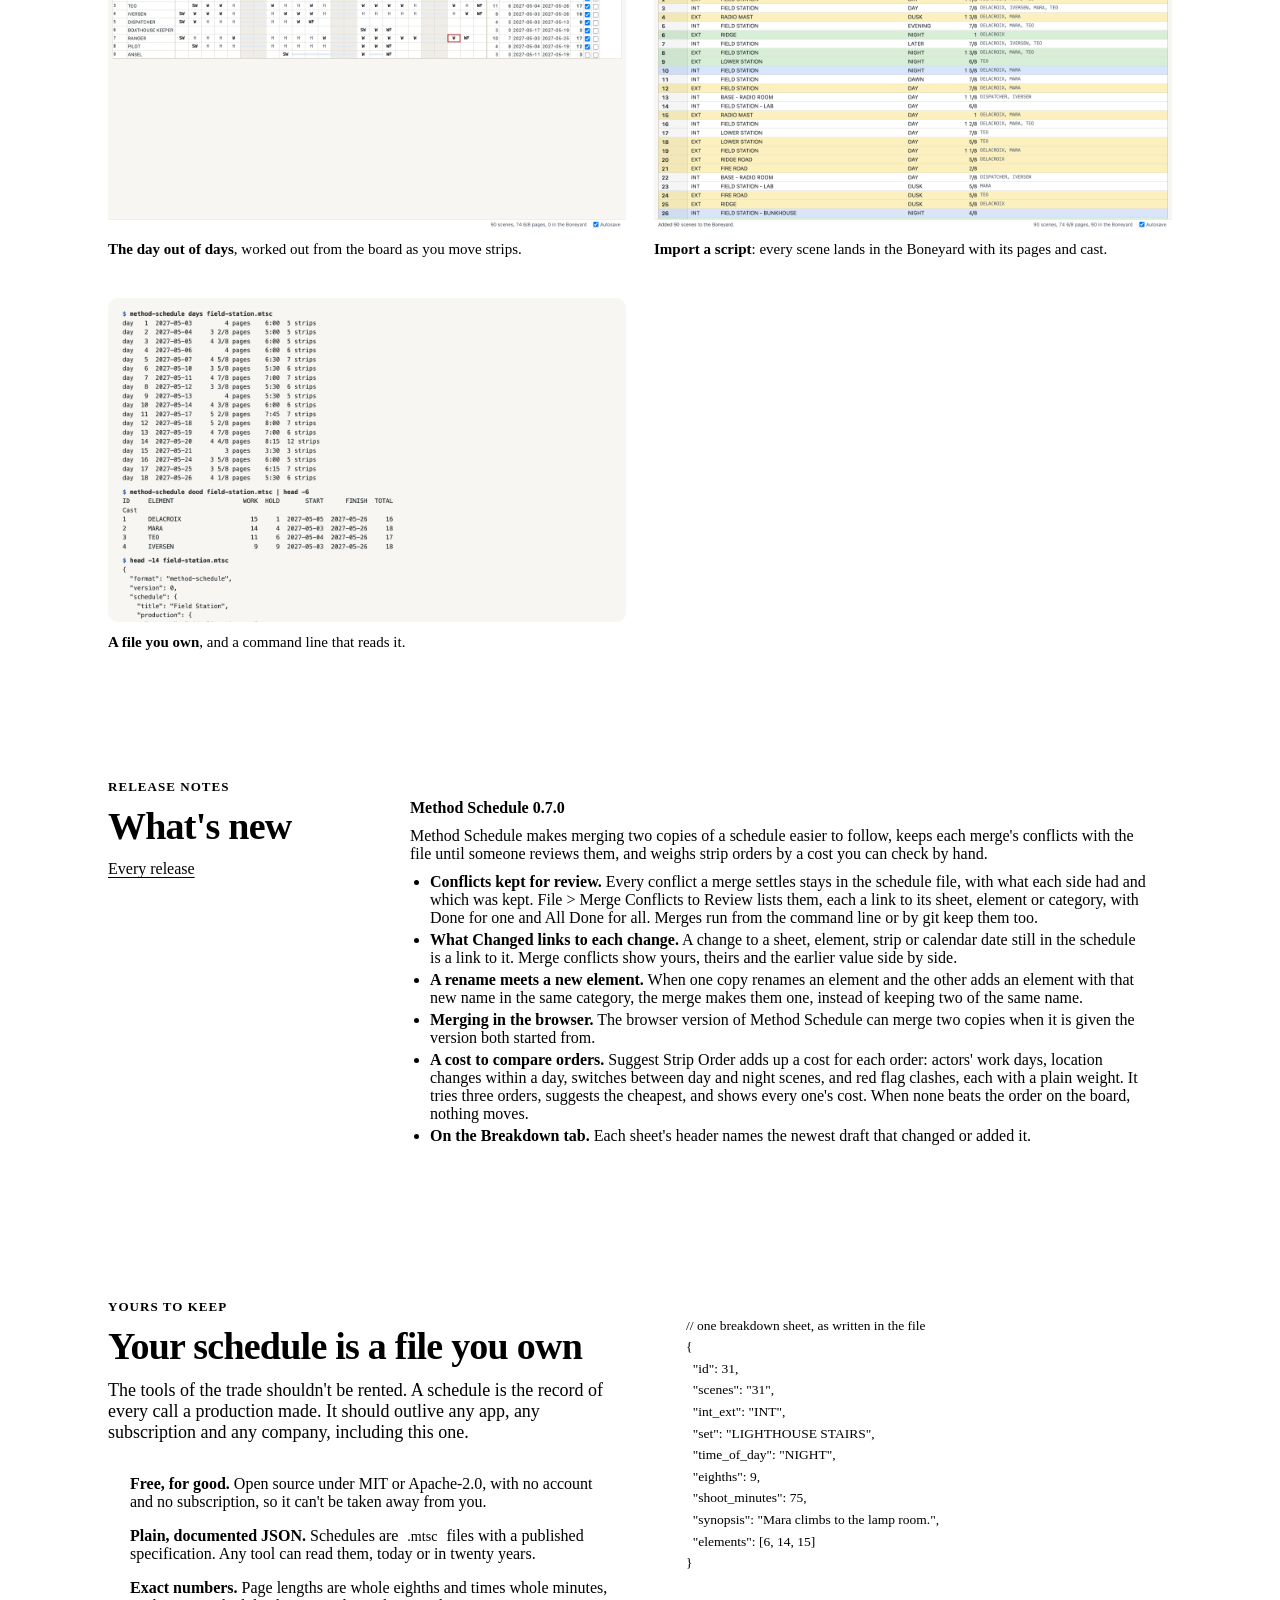
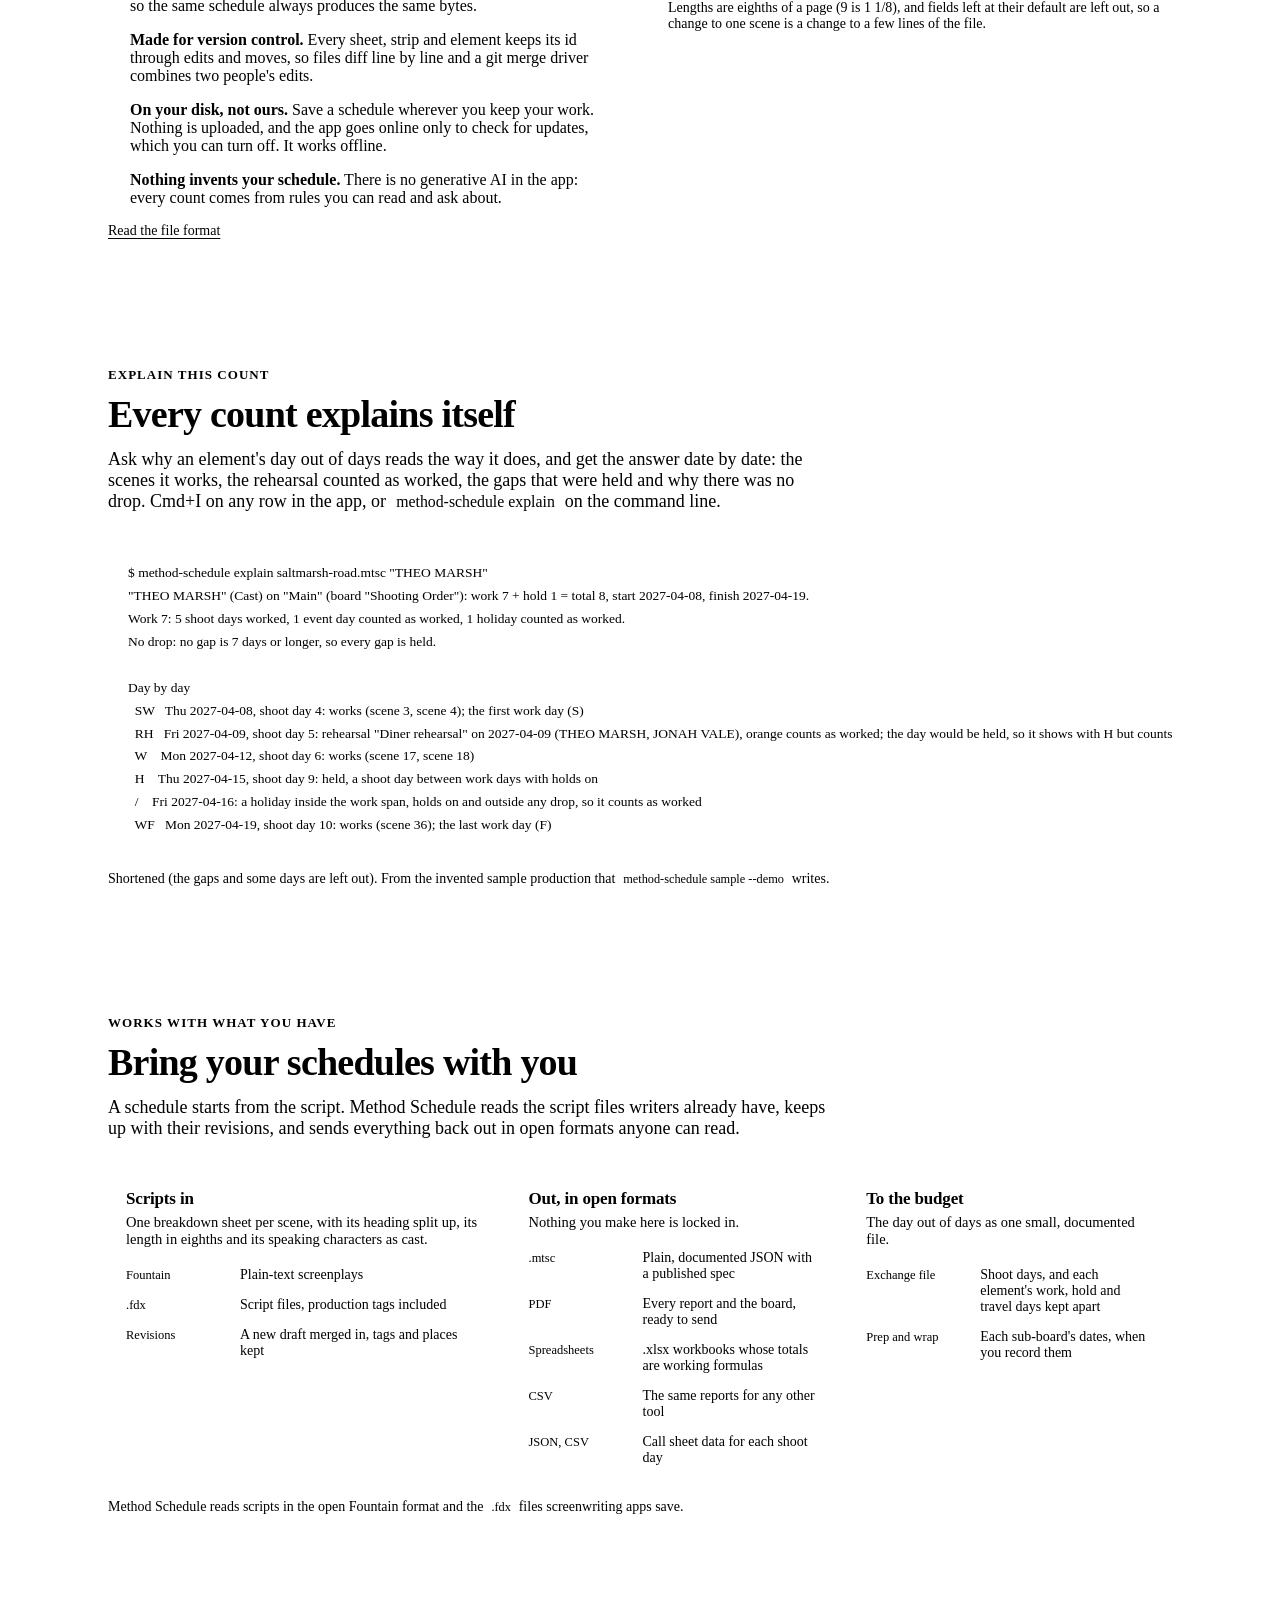
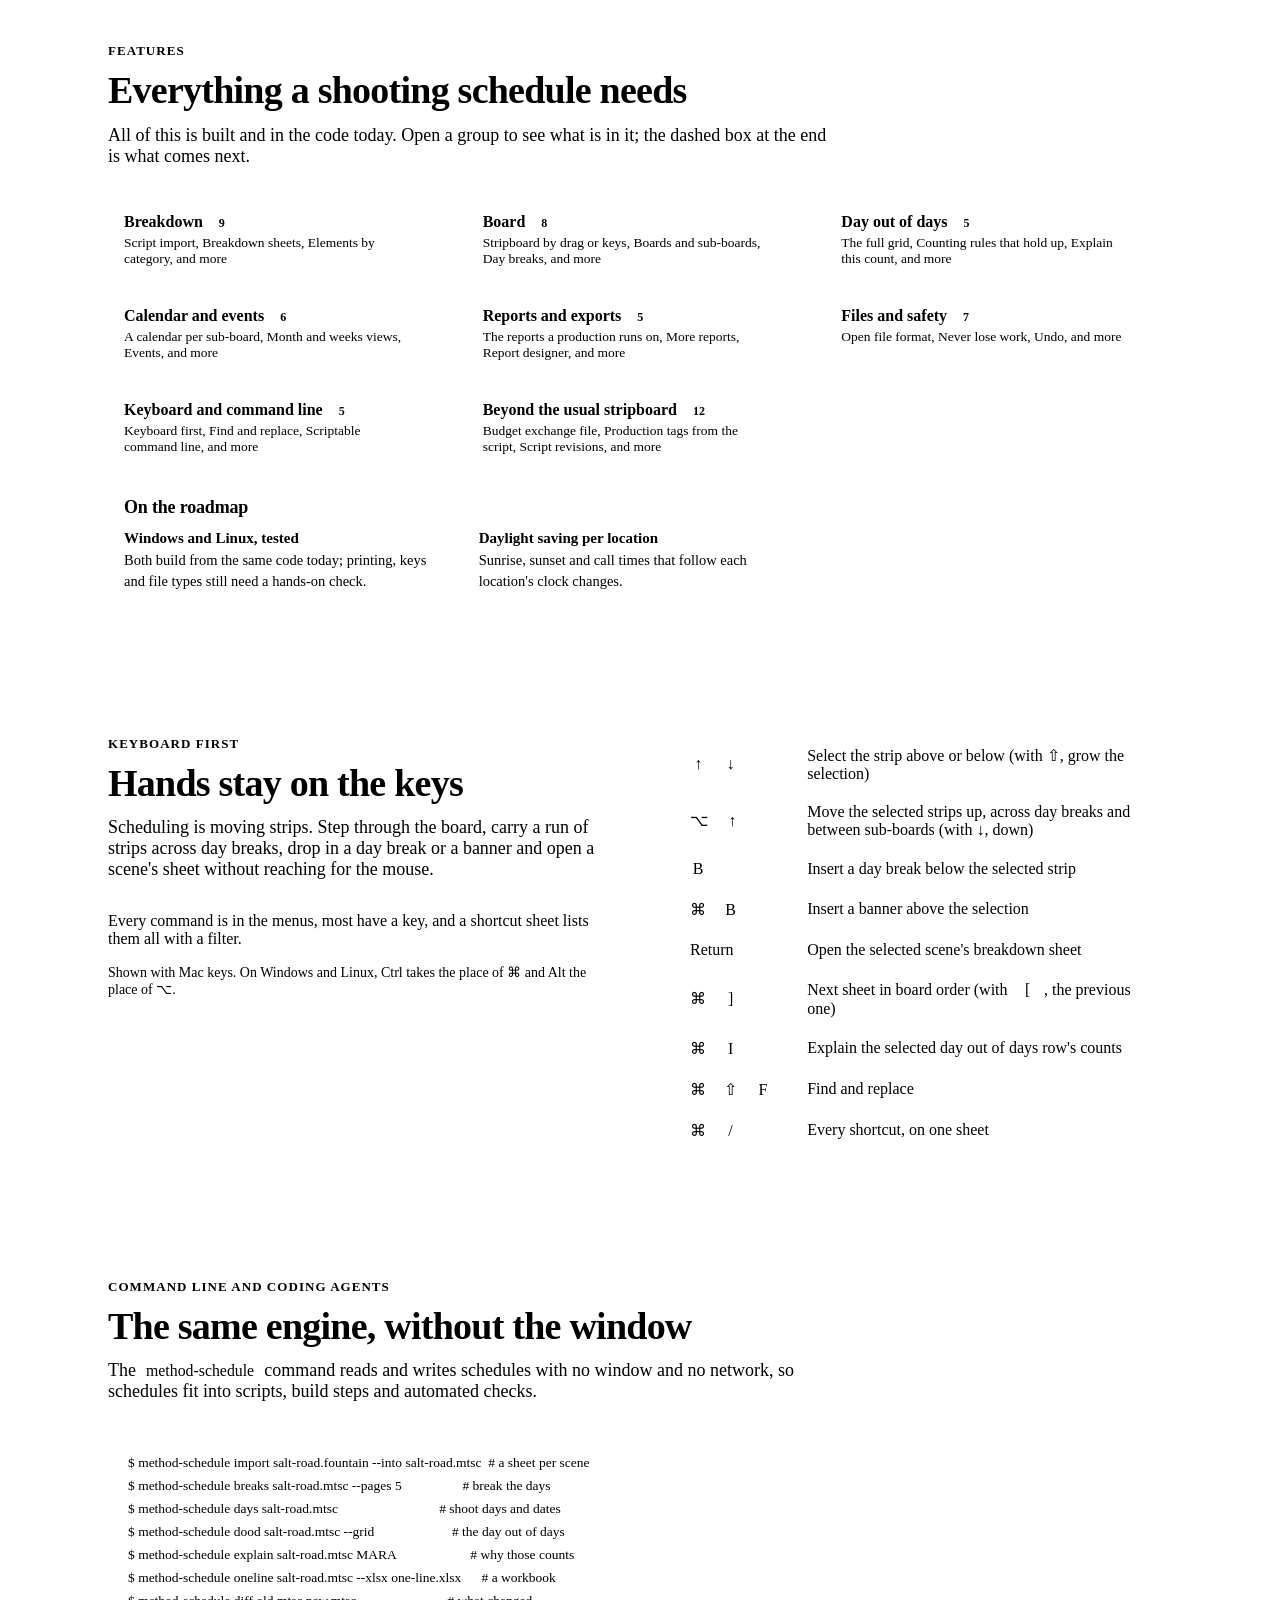
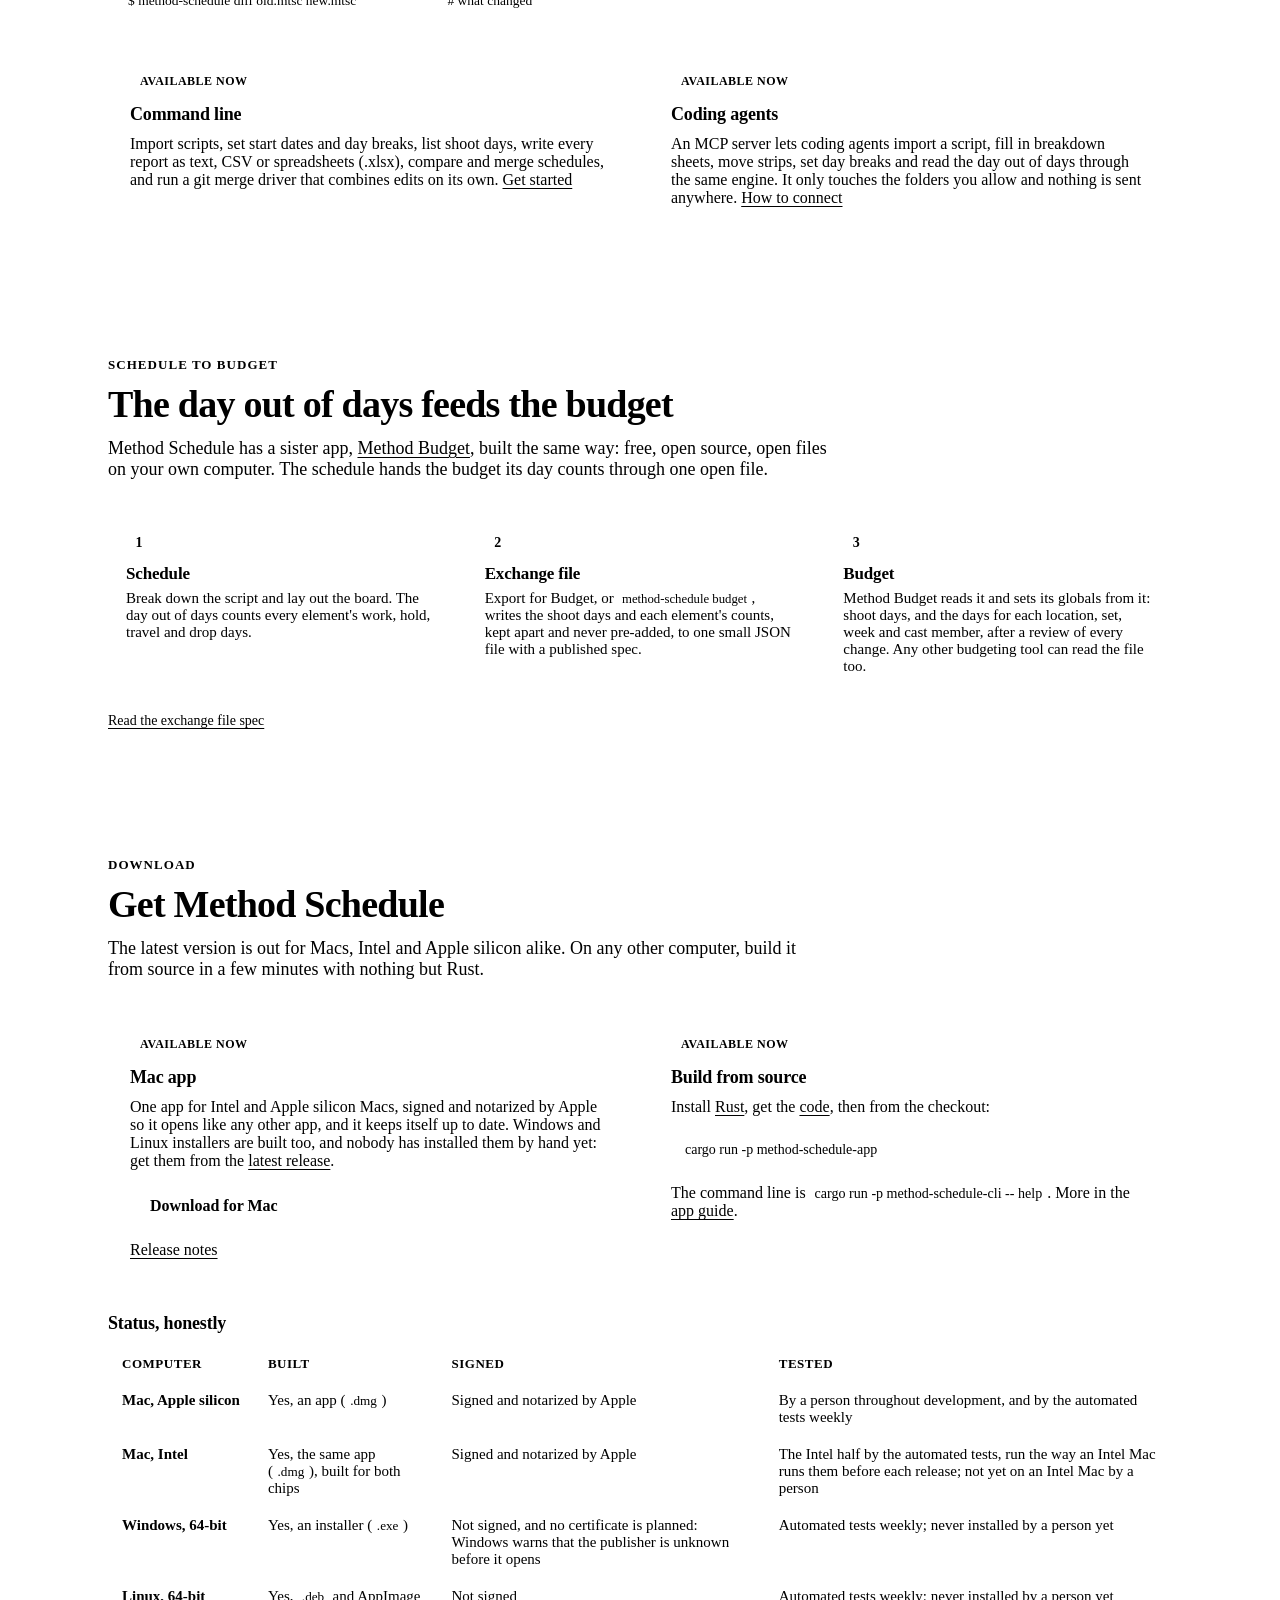
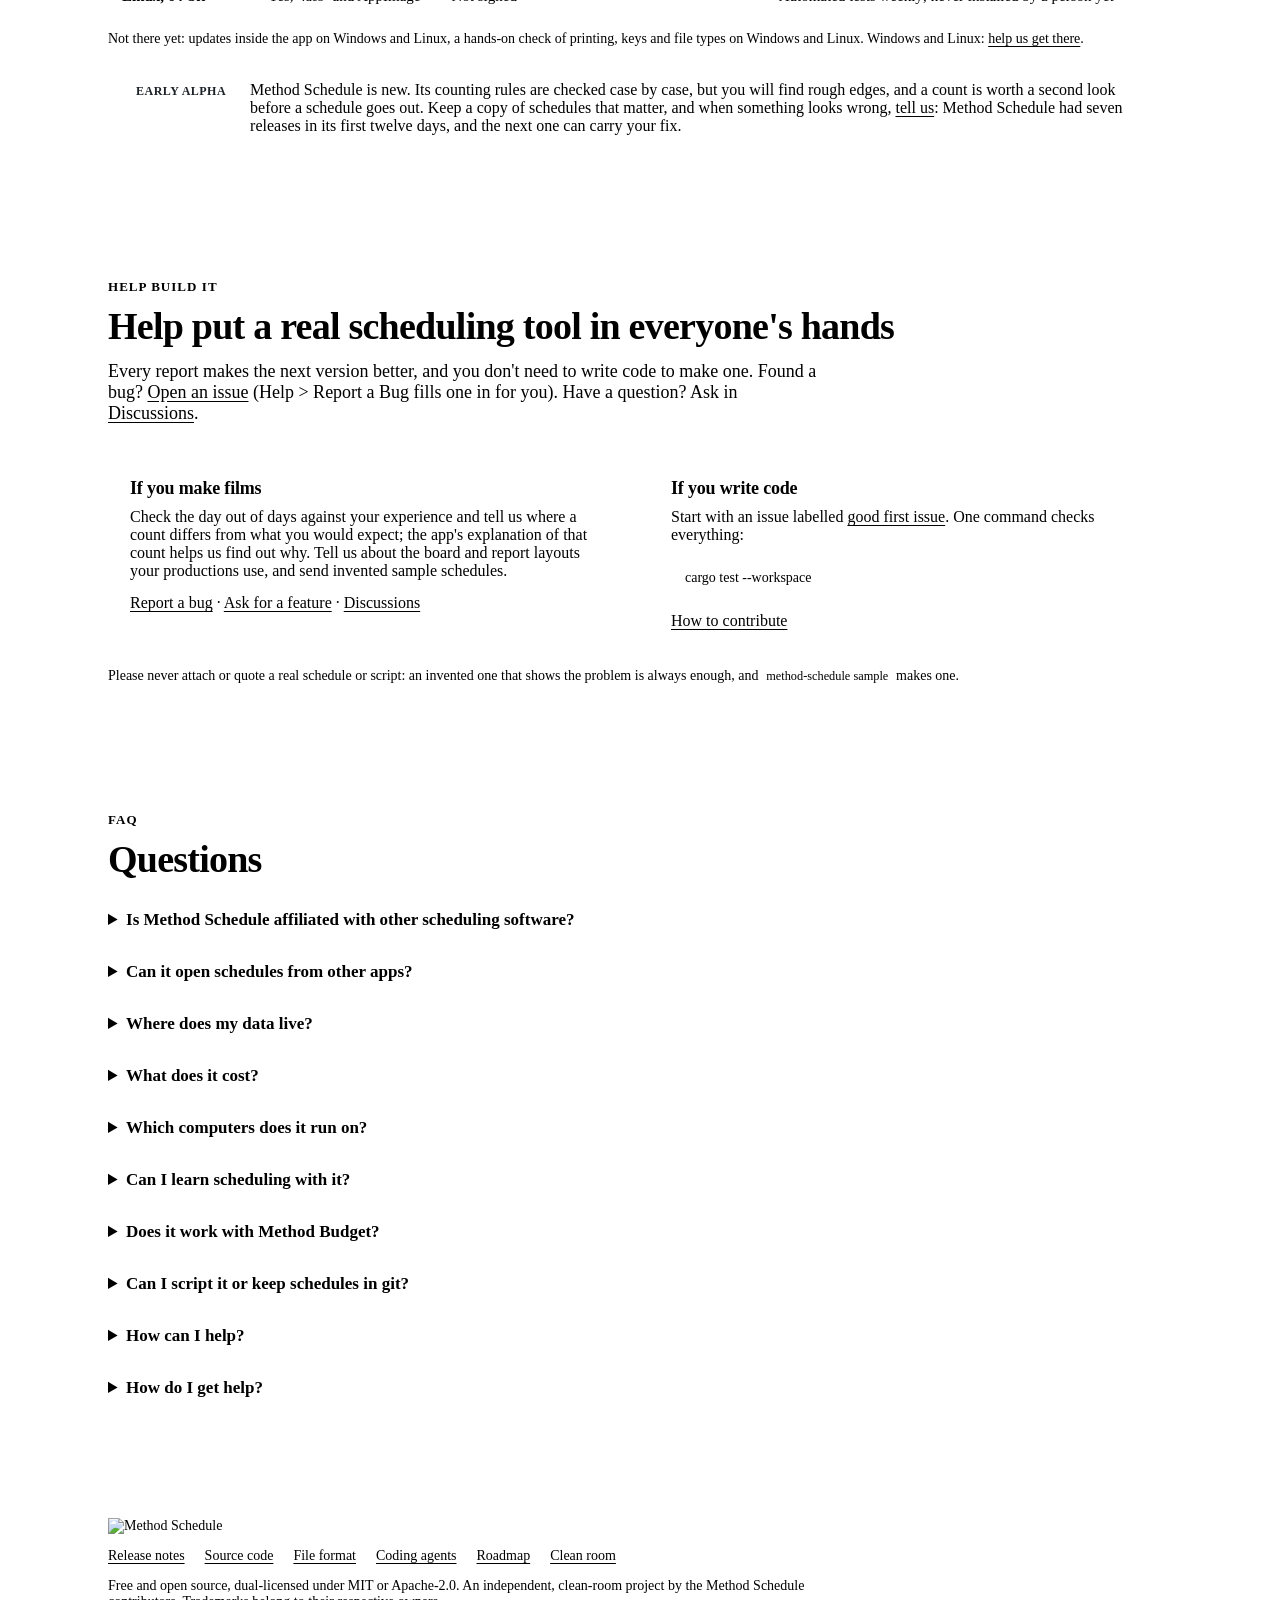
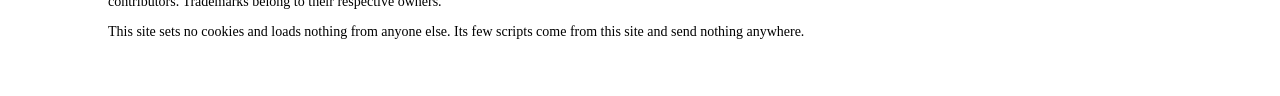
==== commit df8cbce7: "site: the release count as a fact that stays true Co-Authored-By: Claude Opus 5.5 <noreply@anthropic" ====
--- a/site/index.html
+++ b/site/index.html
@@ -562,8 +562,8 @@
         <p>Method Schedule is new. Its counting rules are checked case by
           case, but you will find rough edges, and a count is worth a second look before a
           schedule goes out. Keep a copy of schedules that matter, and when something looks
-          wrong, <a href="#help">tell us</a>: seven releases went out between 19 and 30 October, and
-          the next one can carry your fix.</p>
+          wrong, <a href="#help">tell us</a>: Method Schedule had seven releases in its first twelve
+          days, and the next one can carry your fix.</p>
       </div>
     </div>
   </section>
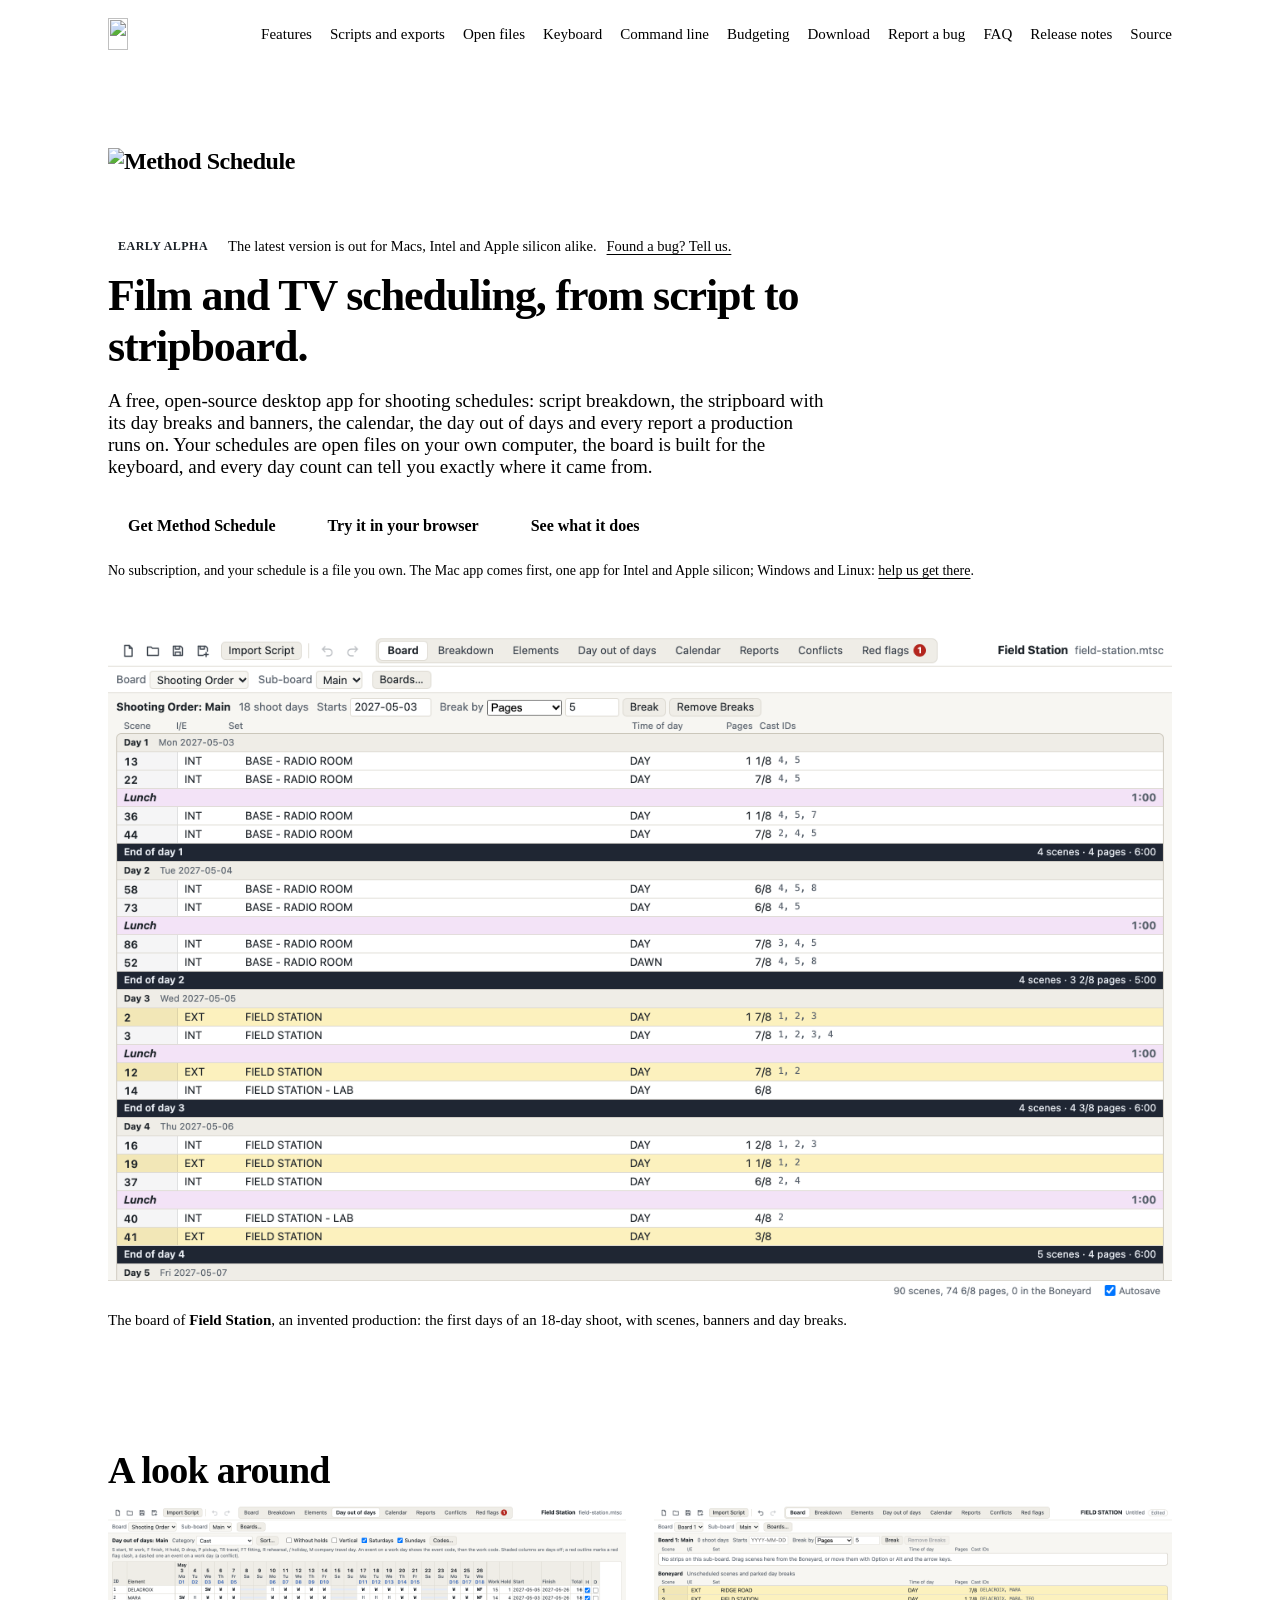
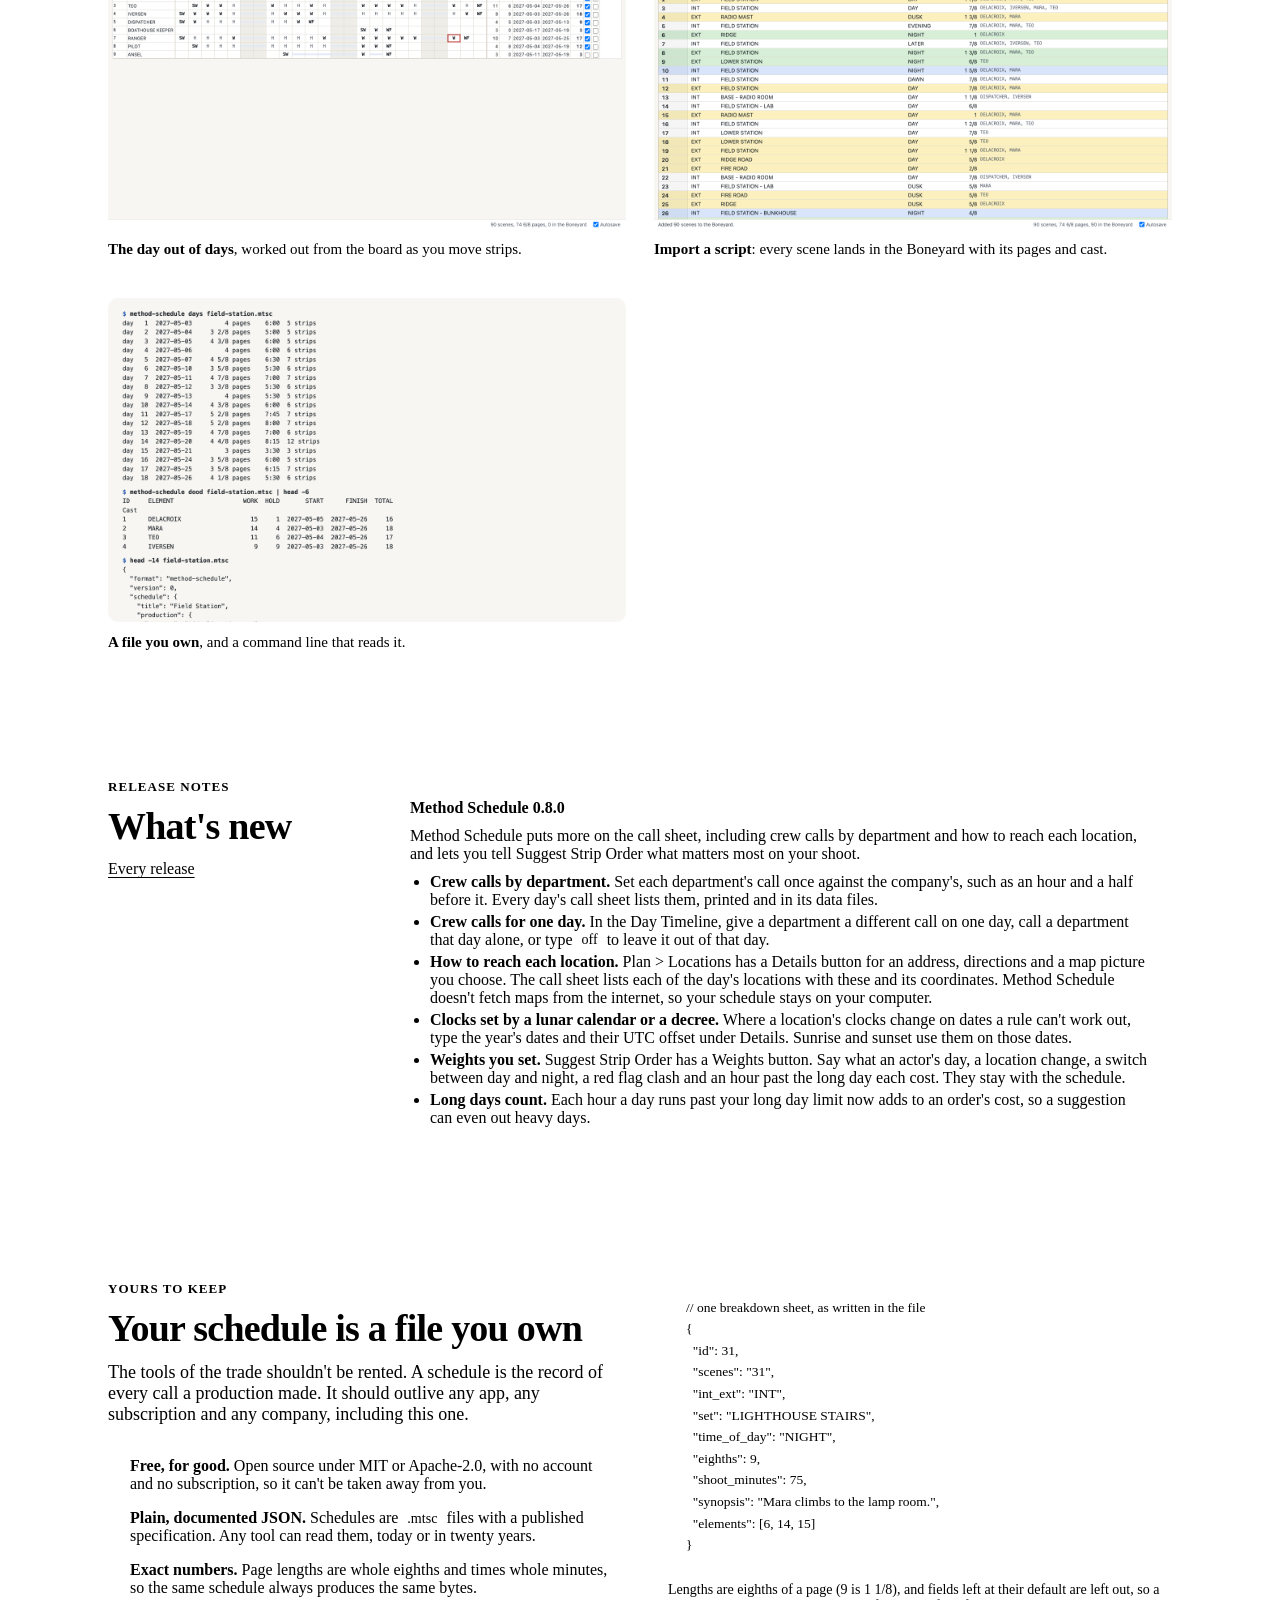
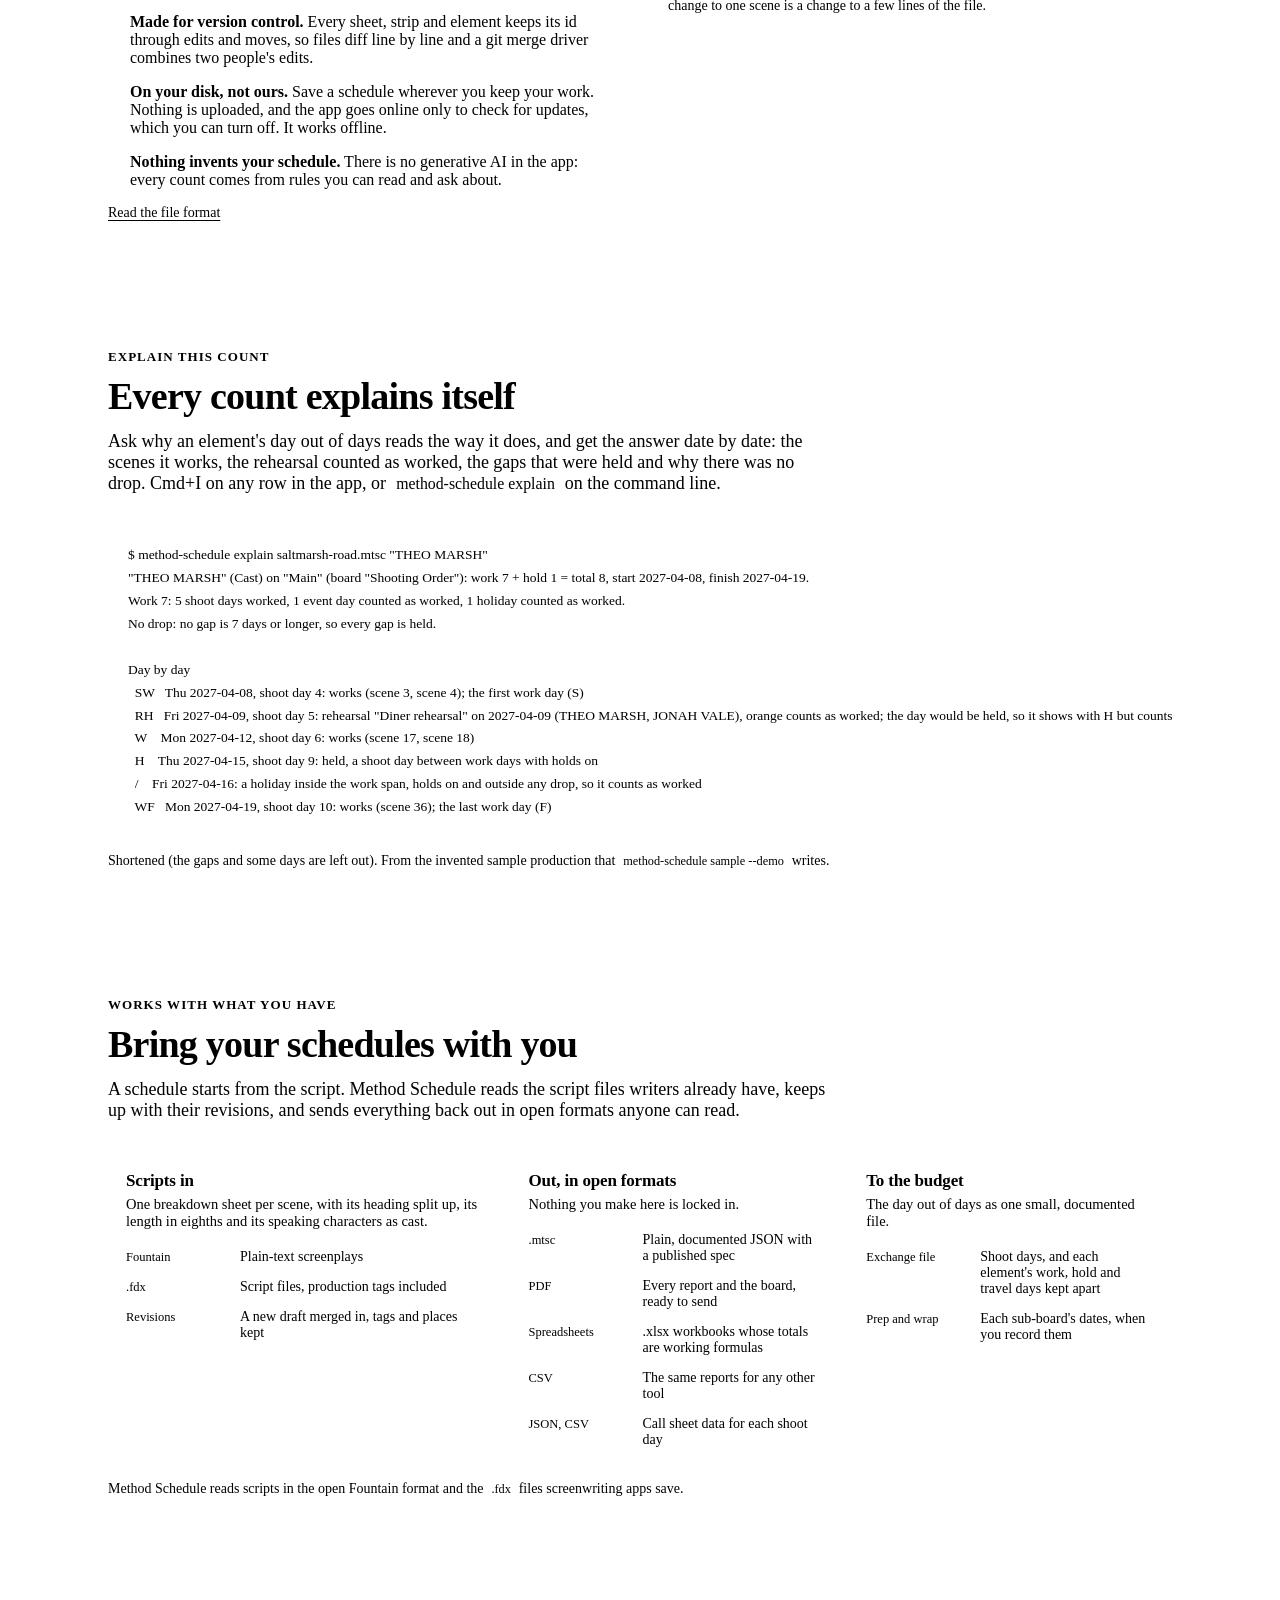
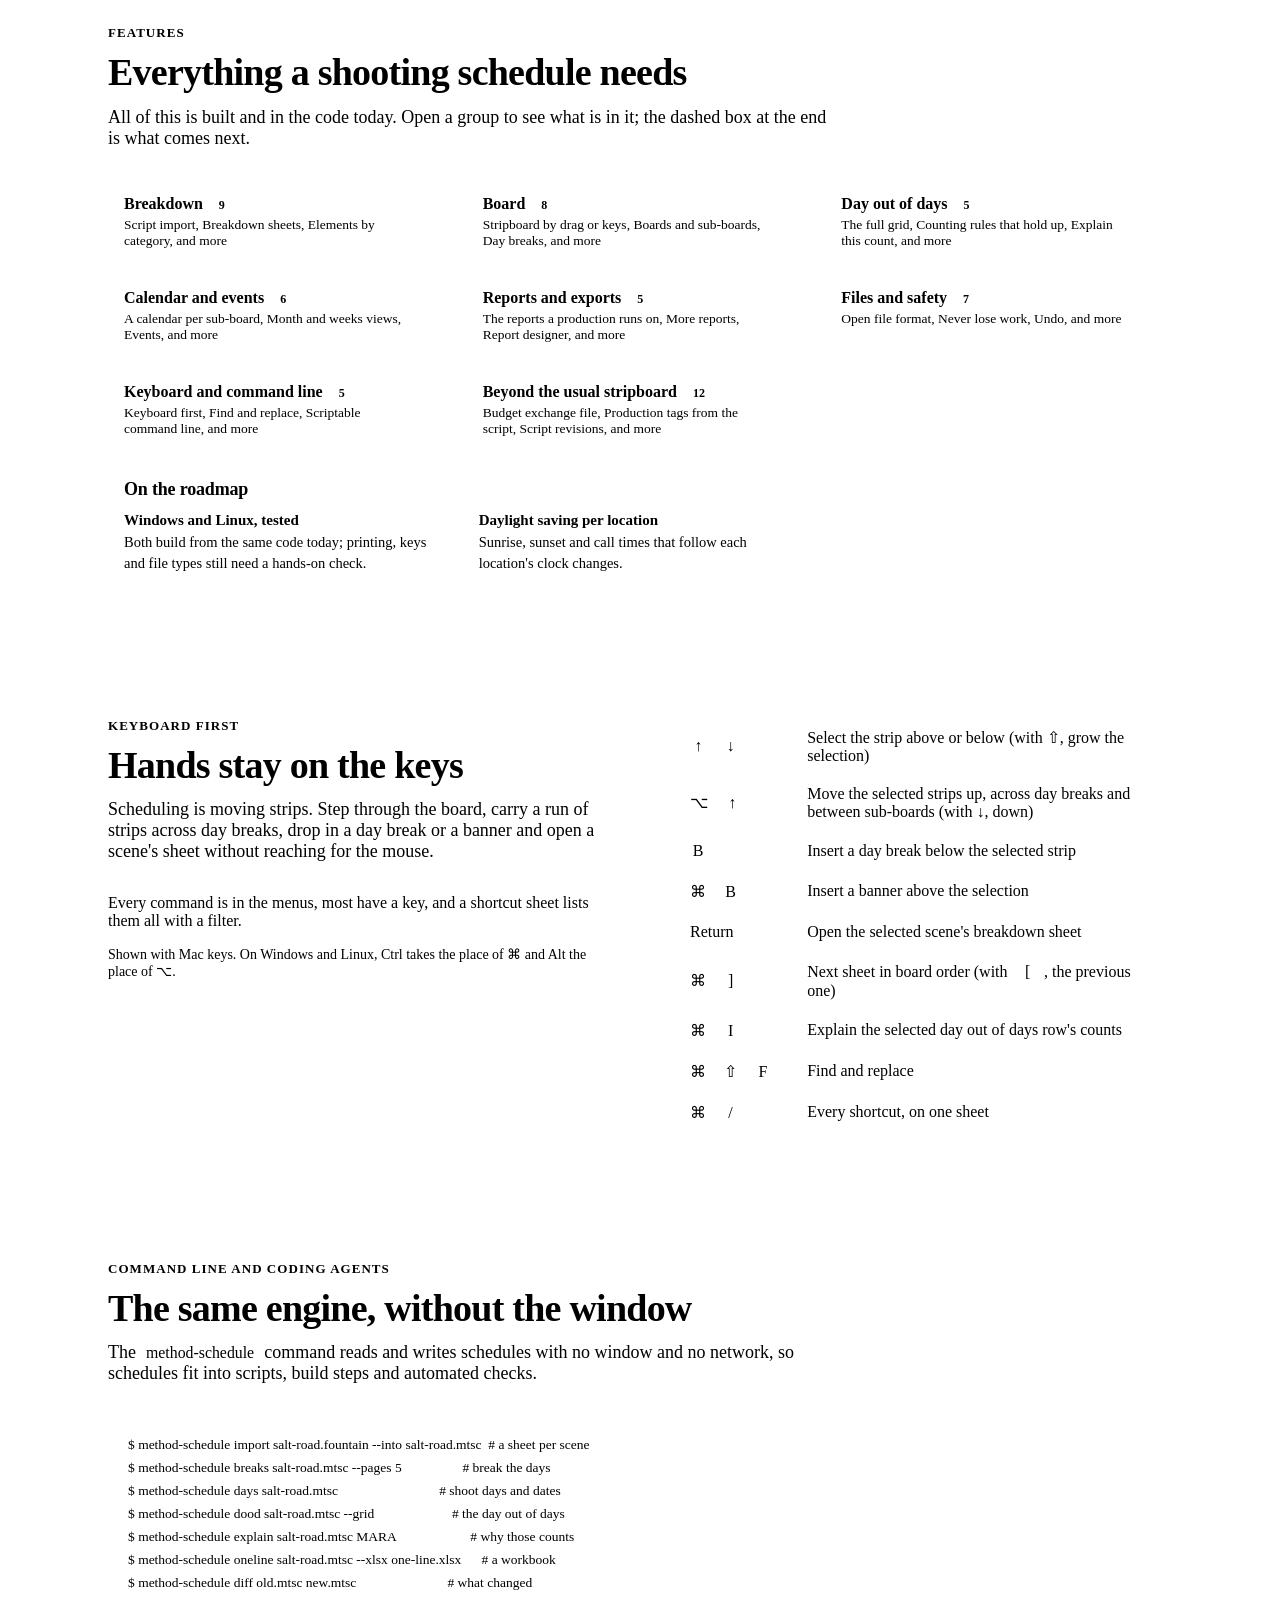
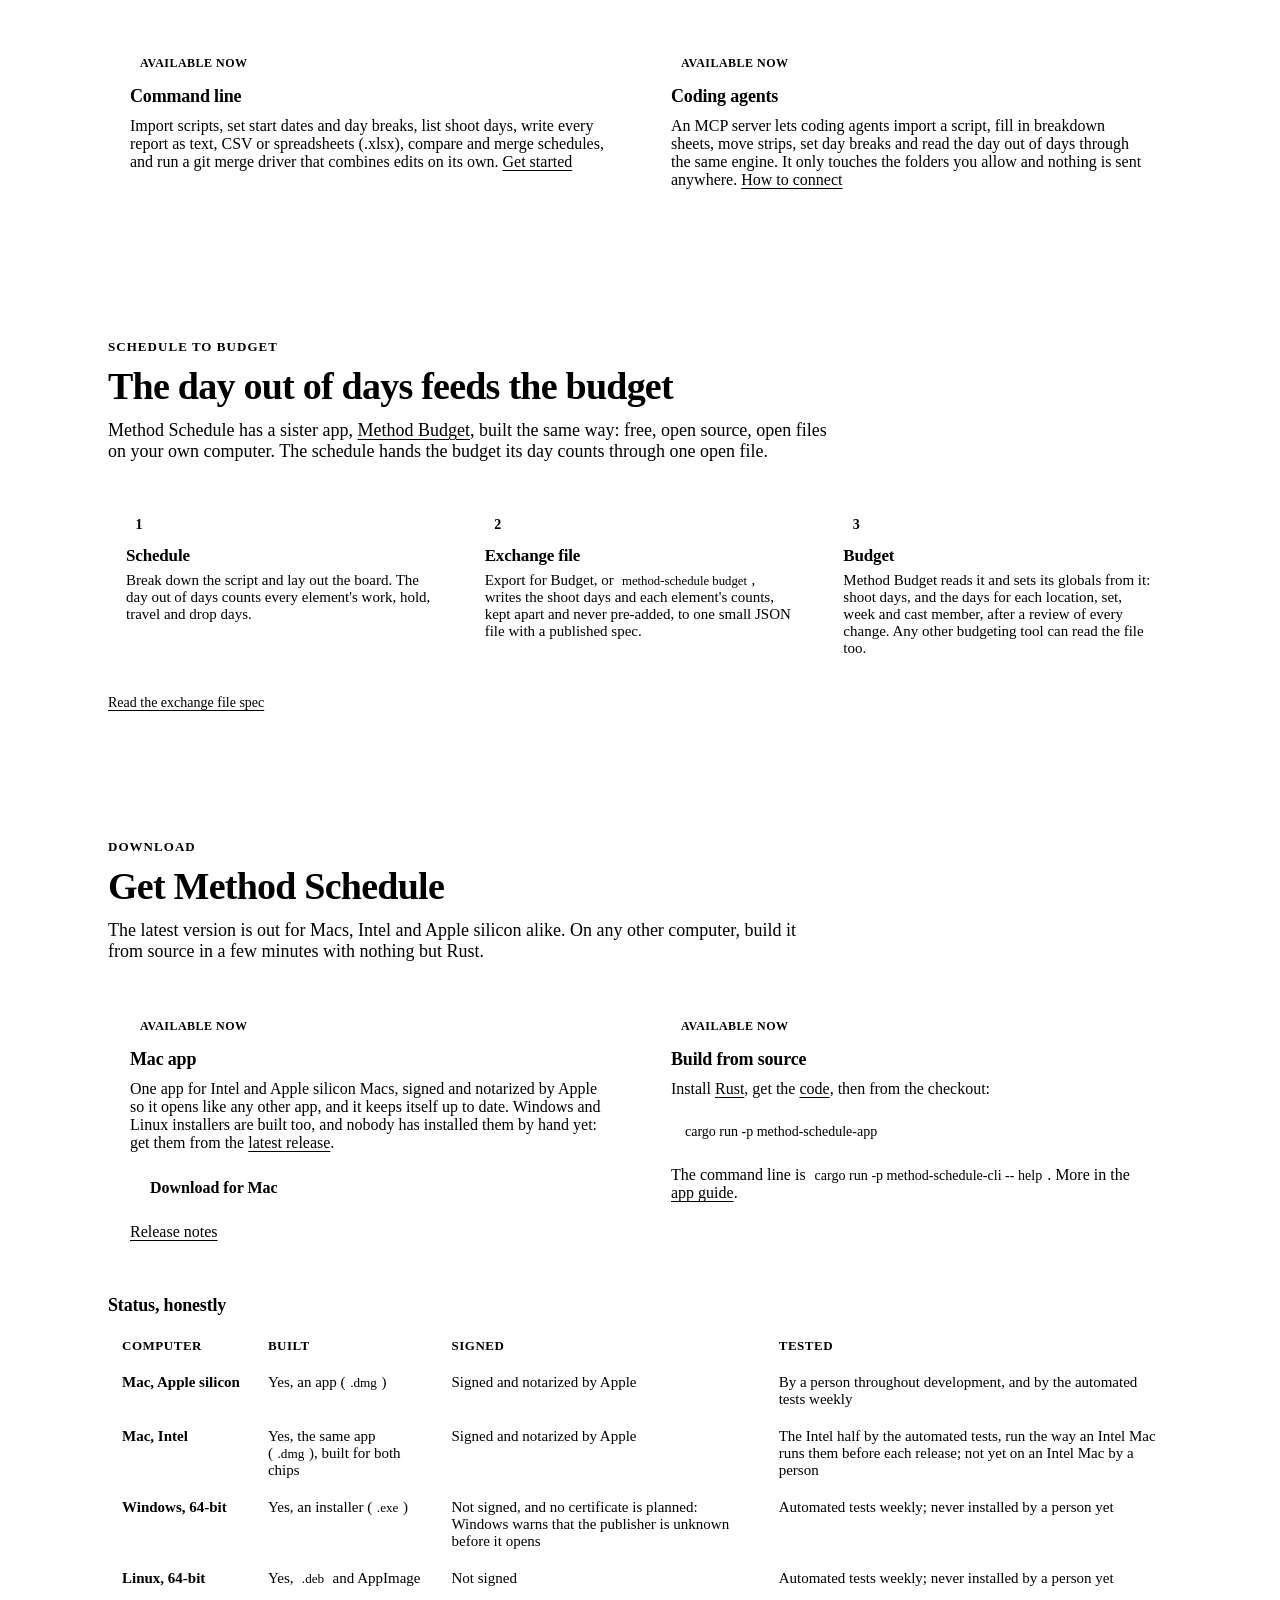
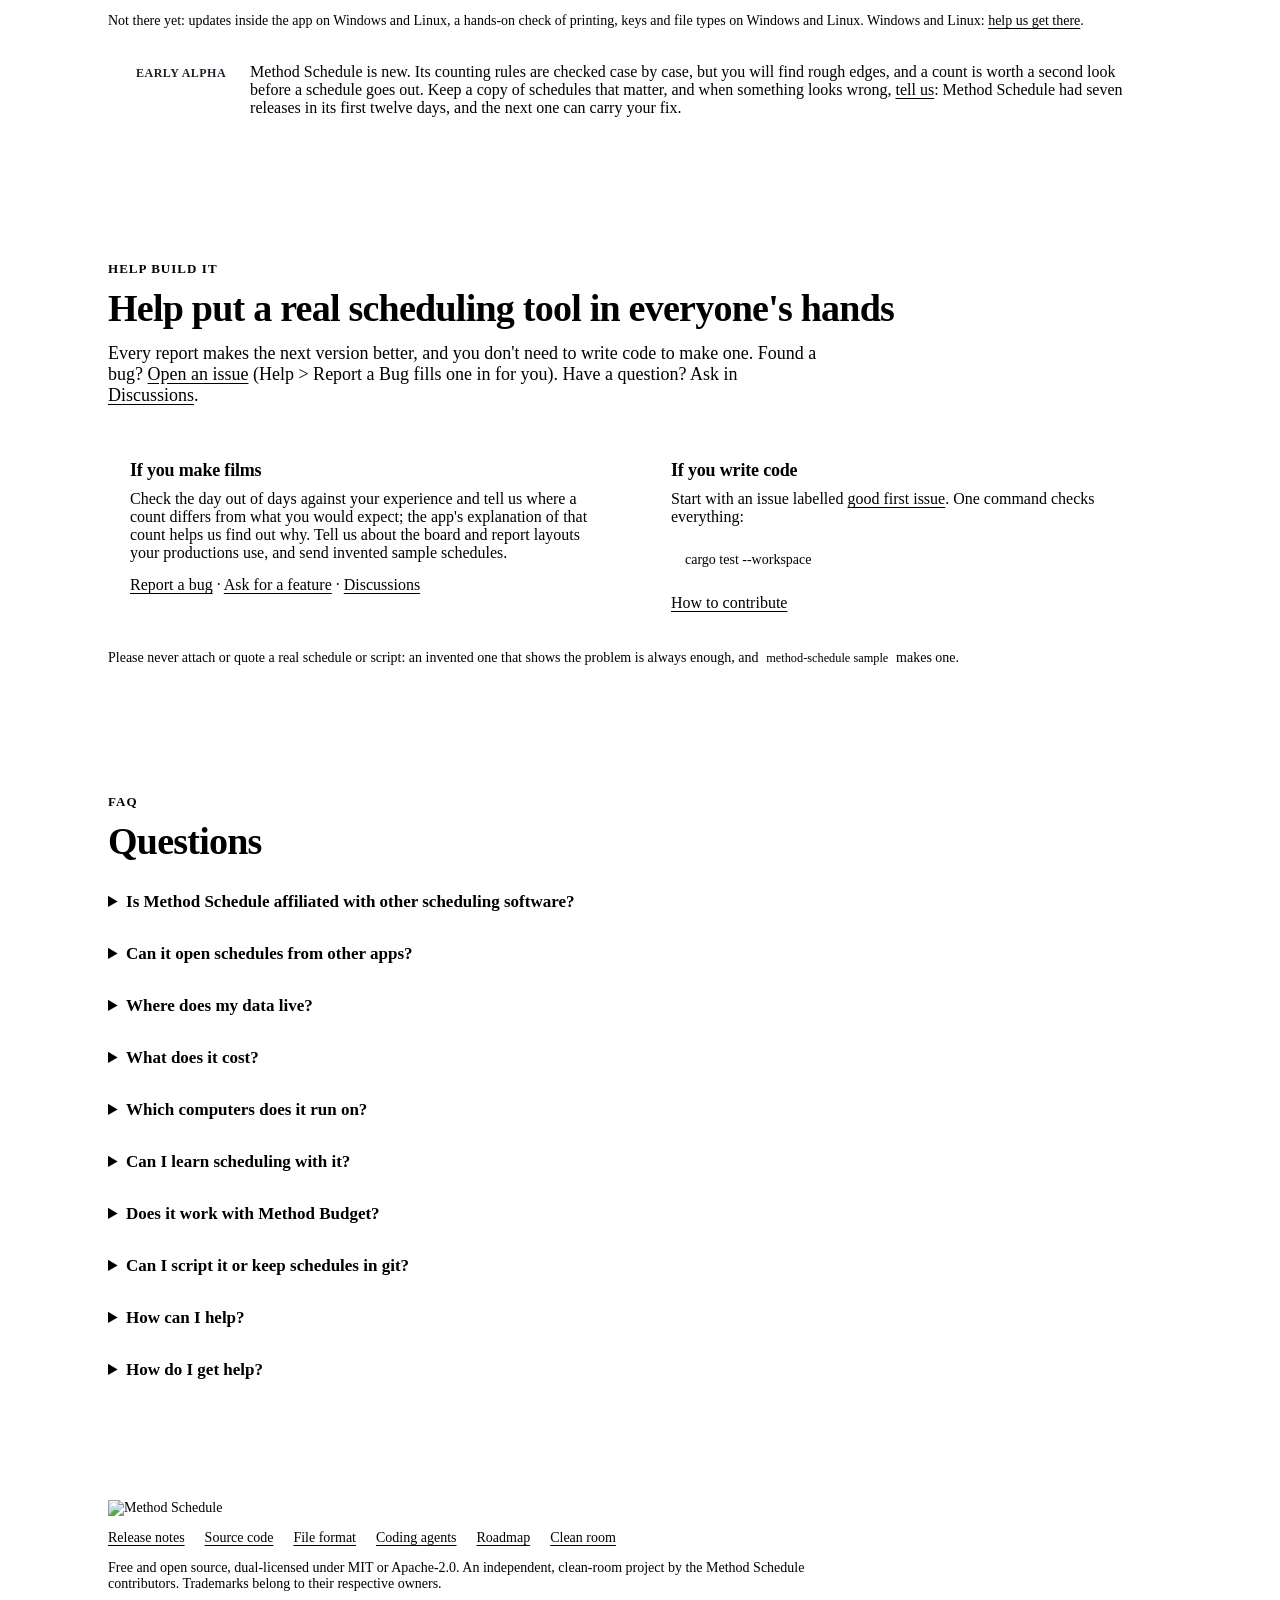
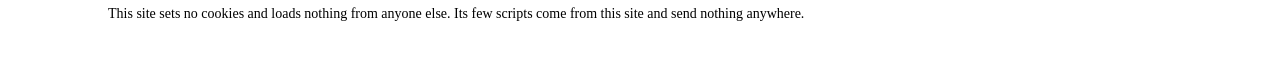
==== commit 692523c5: "Release 0.8.0: crew calls and directions on the call sheet, strip order weights, draft colors The no" ====
--- a/site/index.html
+++ b/site/index.html
@@ -147,15 +147,15 @@
       </div>
       <div class="box">
         <!-- whatsnew:start (generated by scripts/site.py from the newest docs/releases/*.md: edit that, then run python3 scripts/site.py) -->
-        <p class="wn-ver">Method Schedule 0.7.0</p>
-        <p>Method Schedule makes merging two copies of a schedule easier to follow, keeps each merge's conflicts with the file until someone reviews them, and weighs strip orders by a cost you can check by hand.</p>
+        <p class="wn-ver">Method Schedule 0.8.0</p>
+        <p>Method Schedule puts more on the call sheet, including crew calls by department and how to reach each location, and lets you tell Suggest Strip Order what matters most on your shoot.</p>
         <ul class="wn-list">
-          <li><strong>Conflicts kept for review.</strong> Every conflict a merge settles stays in the schedule file, with what each side had and which was kept. File &gt; Merge Conflicts to Review lists them, each a link to its sheet, element or category, with Done for one and All Done for all. Merges run from the command line or by git keep them too.</li>
-          <li><strong>What Changed links to each change.</strong> A change to a sheet, element, strip or calendar date still in the schedule is a link to it. Merge conflicts show yours, theirs and the earlier value side by side.</li>
-          <li><strong>A rename meets a new element.</strong> When one copy renames an element and the other adds an element with that new name in the same category, the merge makes them one, instead of keeping two of the same name.</li>
-          <li><strong>Merging in the browser.</strong> The browser version of Method Schedule can merge two copies when it is given the version both started from.</li>
-          <li><strong>A cost to compare orders.</strong> Suggest Strip Order adds up a cost for each order: actors' work days, location changes within a day, switches between day and night scenes, and red flag clashes, each with a plain weight. It tries three orders, suggests the cheapest, and shows every one's cost. When none beats the order on the board, nothing moves.</li>
-          <li><strong>On the Breakdown tab.</strong> Each sheet's header names the newest draft that changed or added it.</li>
+          <li><strong>Crew calls by department.</strong> Set each department's call once against the company's, such as an hour and a half before it. Every day's call sheet lists them, printed and in its data files.</li>
+          <li><strong>Crew calls for one day.</strong> In the Day Timeline, give a department a different call on one day, call a department that day alone, or type <code>off</code> to leave it out of that day.</li>
+          <li><strong>How to reach each location.</strong> Plan &gt; Locations has a Details button for an address, directions and a map picture you choose. The call sheet lists each of the day's locations with these and its coordinates. Method Schedule doesn't fetch maps from the internet, so your schedule stays on your computer.</li>
+          <li><strong>Clocks set by a lunar calendar or a decree.</strong> Where a location's clocks change on dates a rule can't work out, type the year's dates and their UTC offset under Details. Sunrise and sunset use them on those dates.</li>
+          <li><strong>Weights you set.</strong> Suggest Strip Order has a Weights button. Say what an actor's day, a location change, a switch between day and night, a red flag clash and an hour past the long day each cost. They stay with the schedule.</li>
+          <li><strong>Long days count.</strong> Each hour a day runs past your long day limit now adds to an order's cost, so a suggestion can even out heavy days.</li>
         </ul>
         <!-- whatsnew:end -->
       </div>
@@ -400,7 +400,7 @@
             <li><strong>Schedule locks and drift</strong> Lock the schedule as sent, then see each actor's work days added, dropped and moved since, on screen or as a spreadsheet.</li>
             <li><strong>Strip order suggestion</strong> Suggest Strip Order tries three orders around your pinned strips and red flags, adds up a cost for each that you can check by hand (actors' work days, location changes within a day, day and night switches, red flag clashes) and suggests the cheapest; when none beats the board, nothing moves.</li>
             <li><strong>Call sheet data</strong> A shoot day's call sheet data as JSON or CSV, ready for whatever lays out your call sheets.</li>
-            <li><strong>A printed call sheet</strong> A shoot day's call sheet printed or saved as a PDF: call and wrap, sunrise and sunset, the scenes with their times, the cast on set with each person's call and wrap, other elements, notes and the next two shoot days in brief.</li>
+            <li><strong>A printed call sheet</strong> A shoot day's call sheet printed or saved as a PDF: call and wrap, sunrise and sunset, the scenes with their times, the cast on set with each person's call and wrap, each crew department's call, other elements, notes and the next two shoot days in brief.</li>
             <li><strong>What was shot</strong> Mark each scene shot, in part or finished: the board dims finished scenes, every day says the pages still to shoot, and an export sets what was shot beside the plan.</li>
             <li><strong>Try it in your browser</strong> The whole app with Field Station, an invented production, running in your browser with nothing to install: nothing is uploaded, and Save downloads the file.</li>
           </ul>
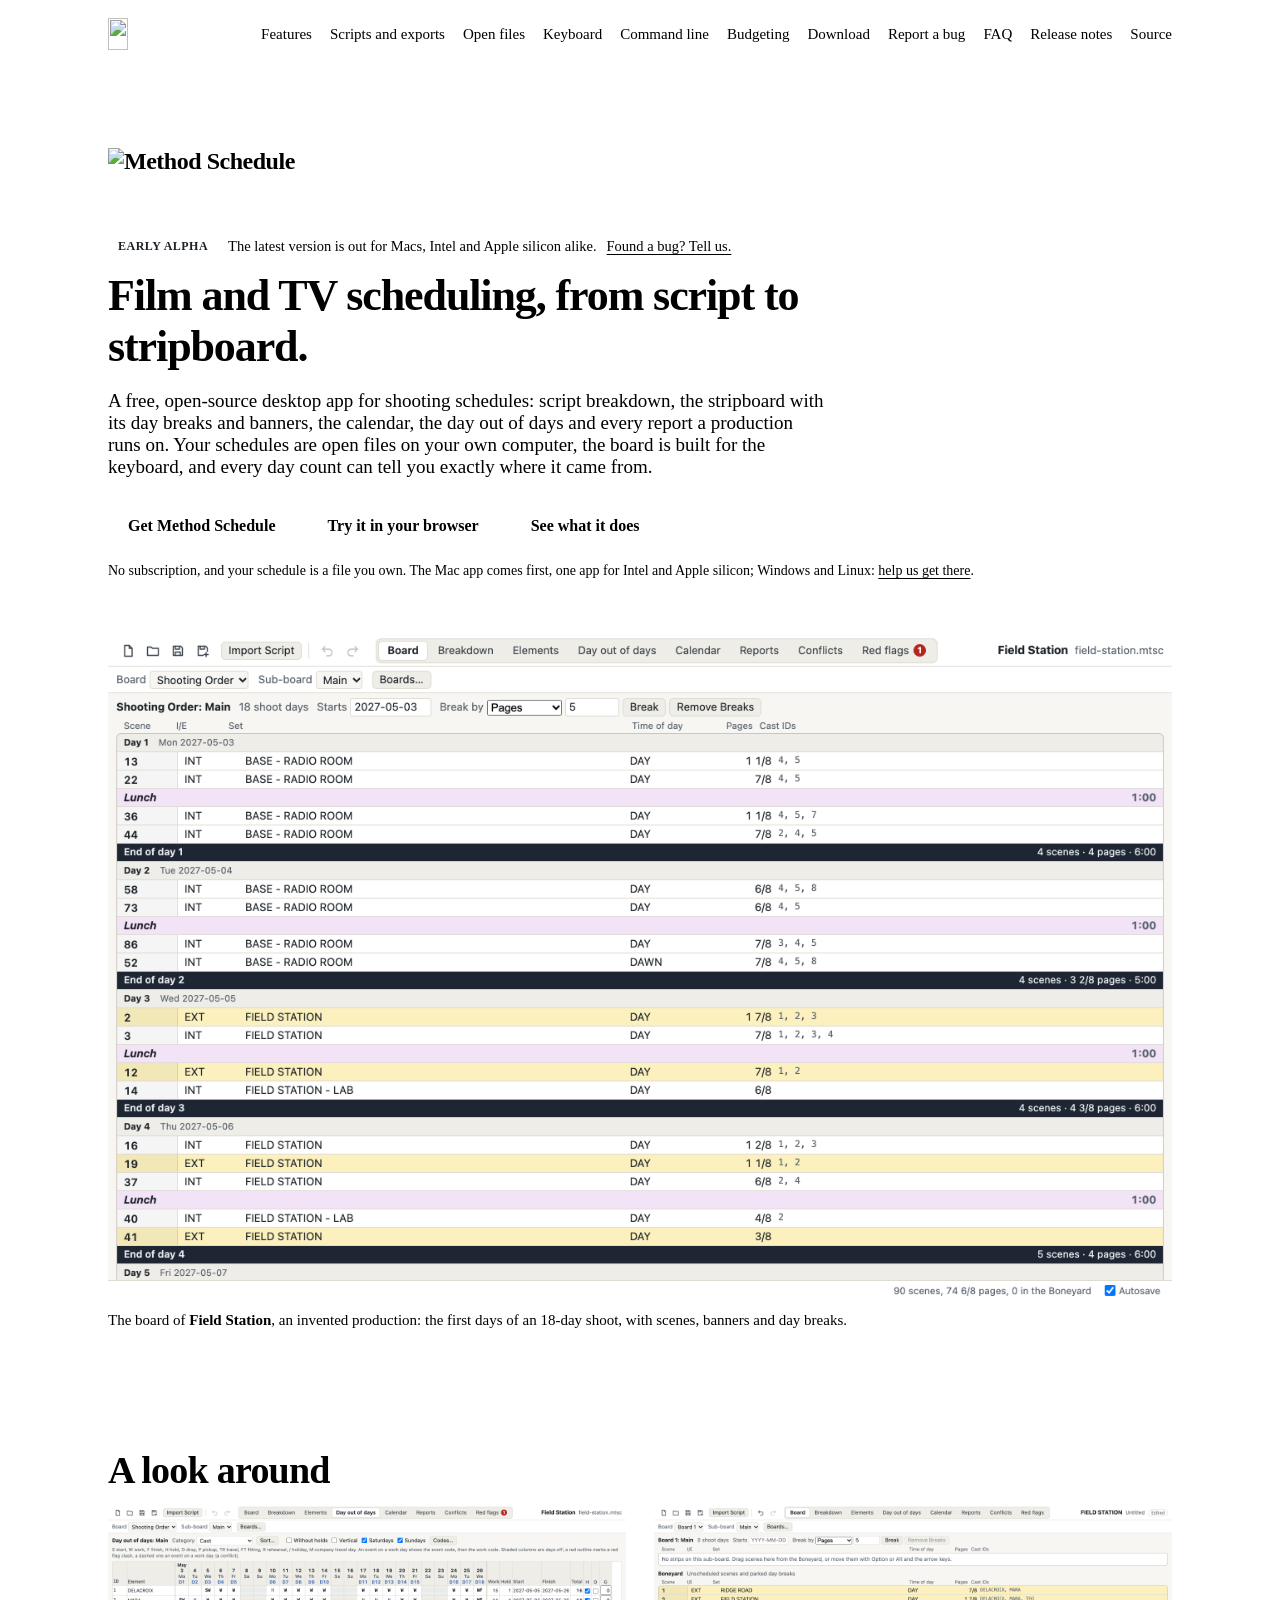
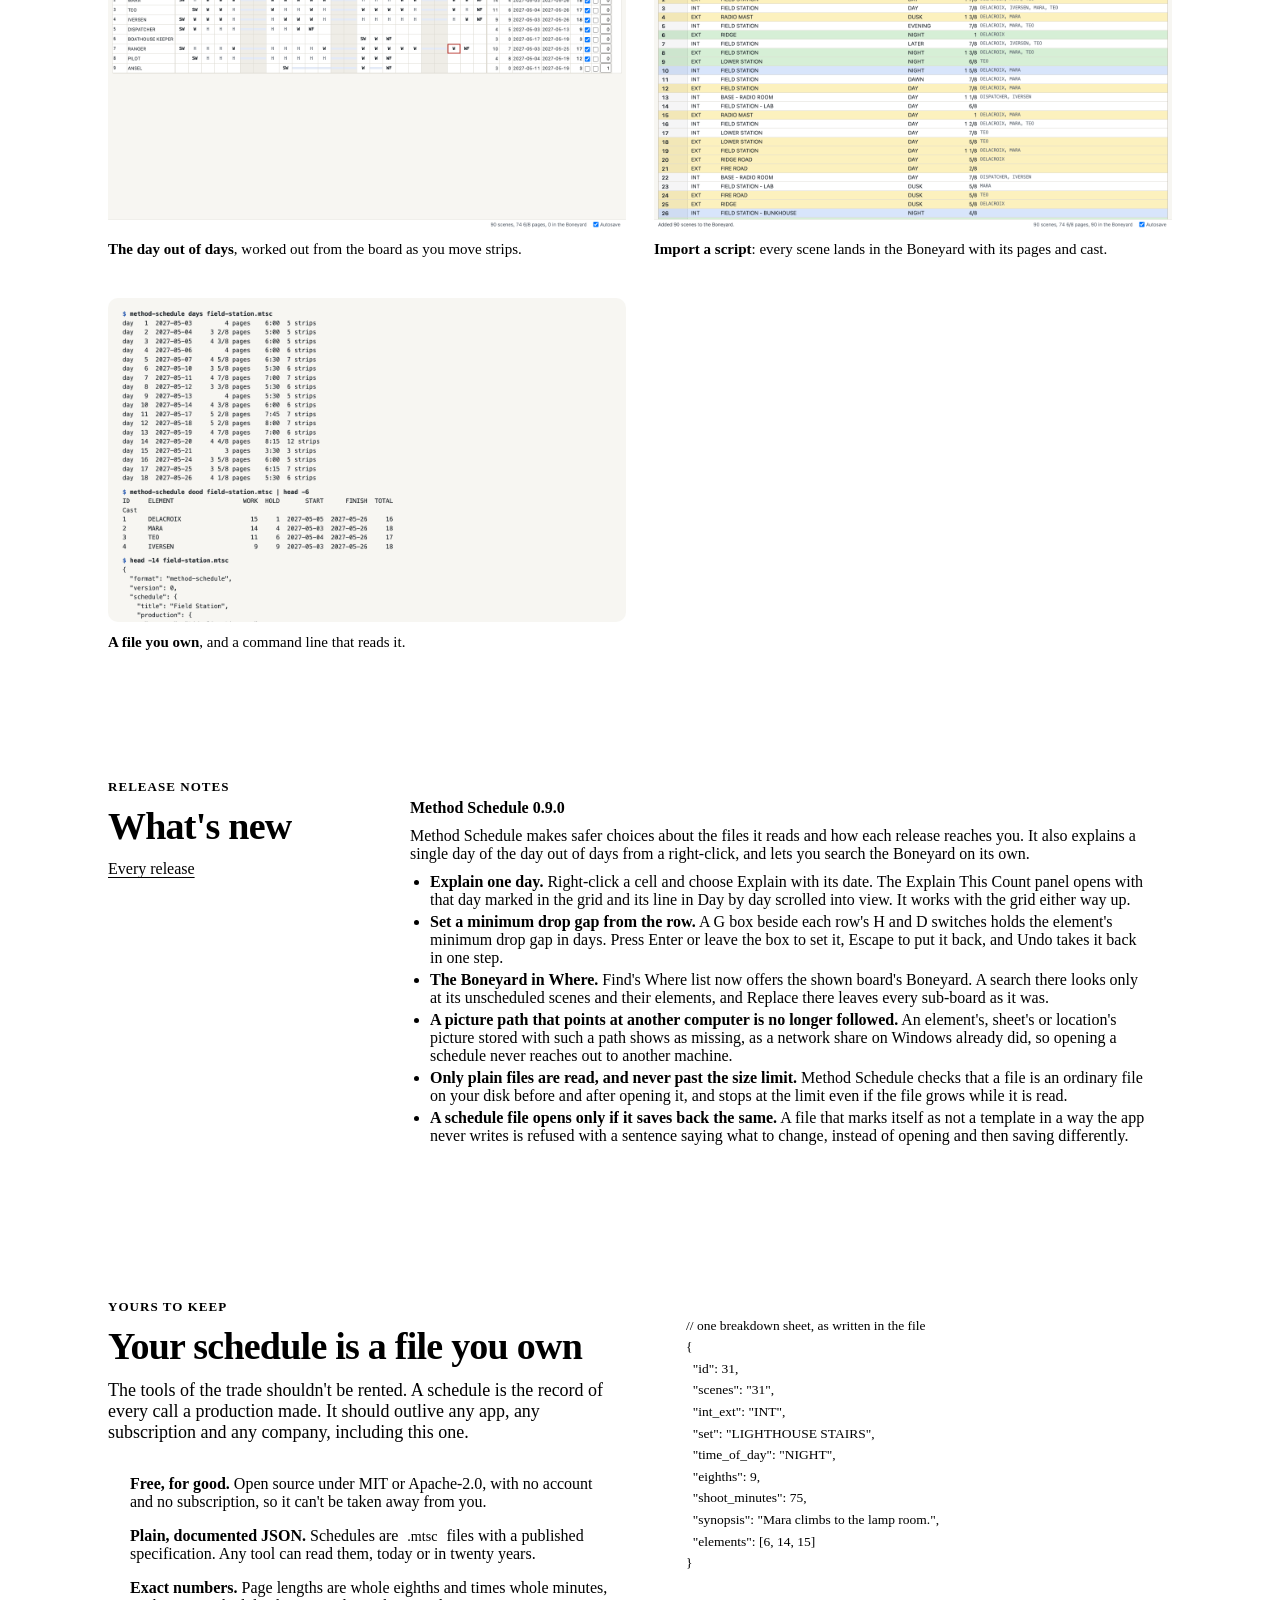
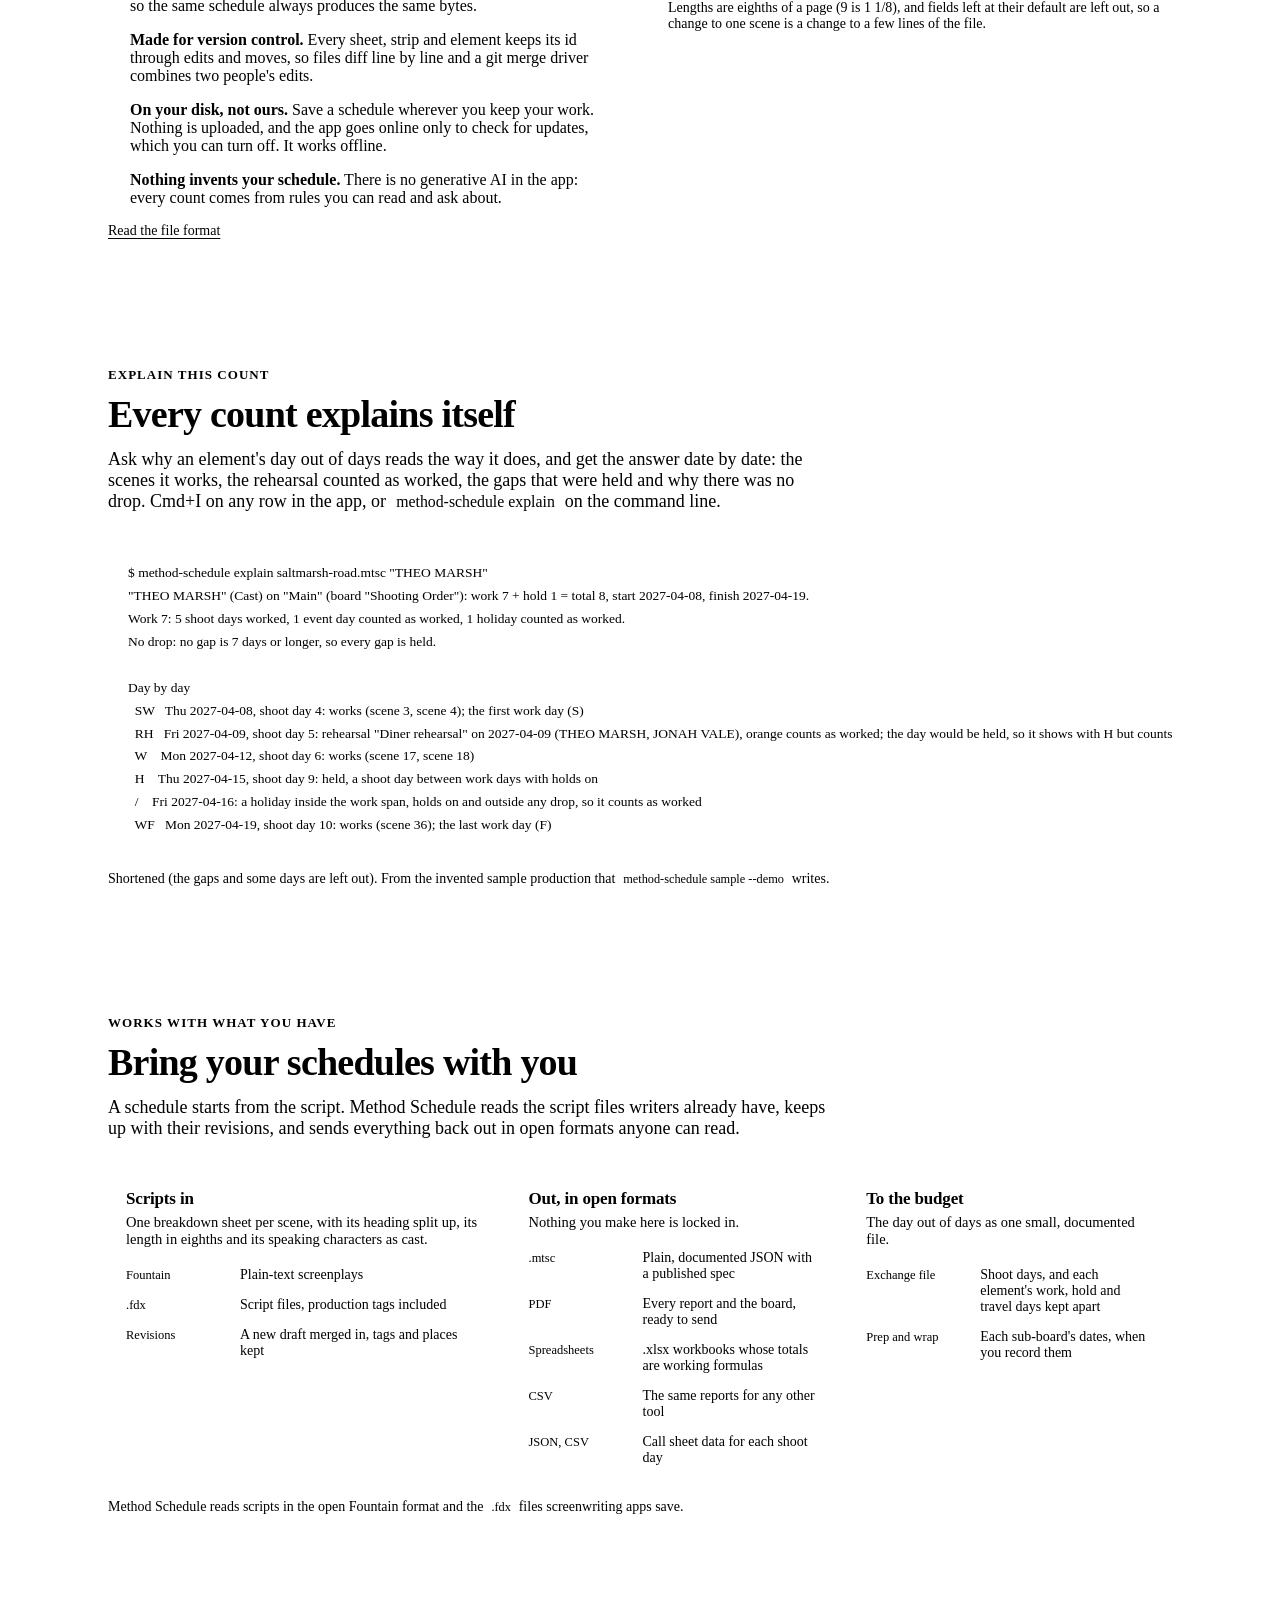
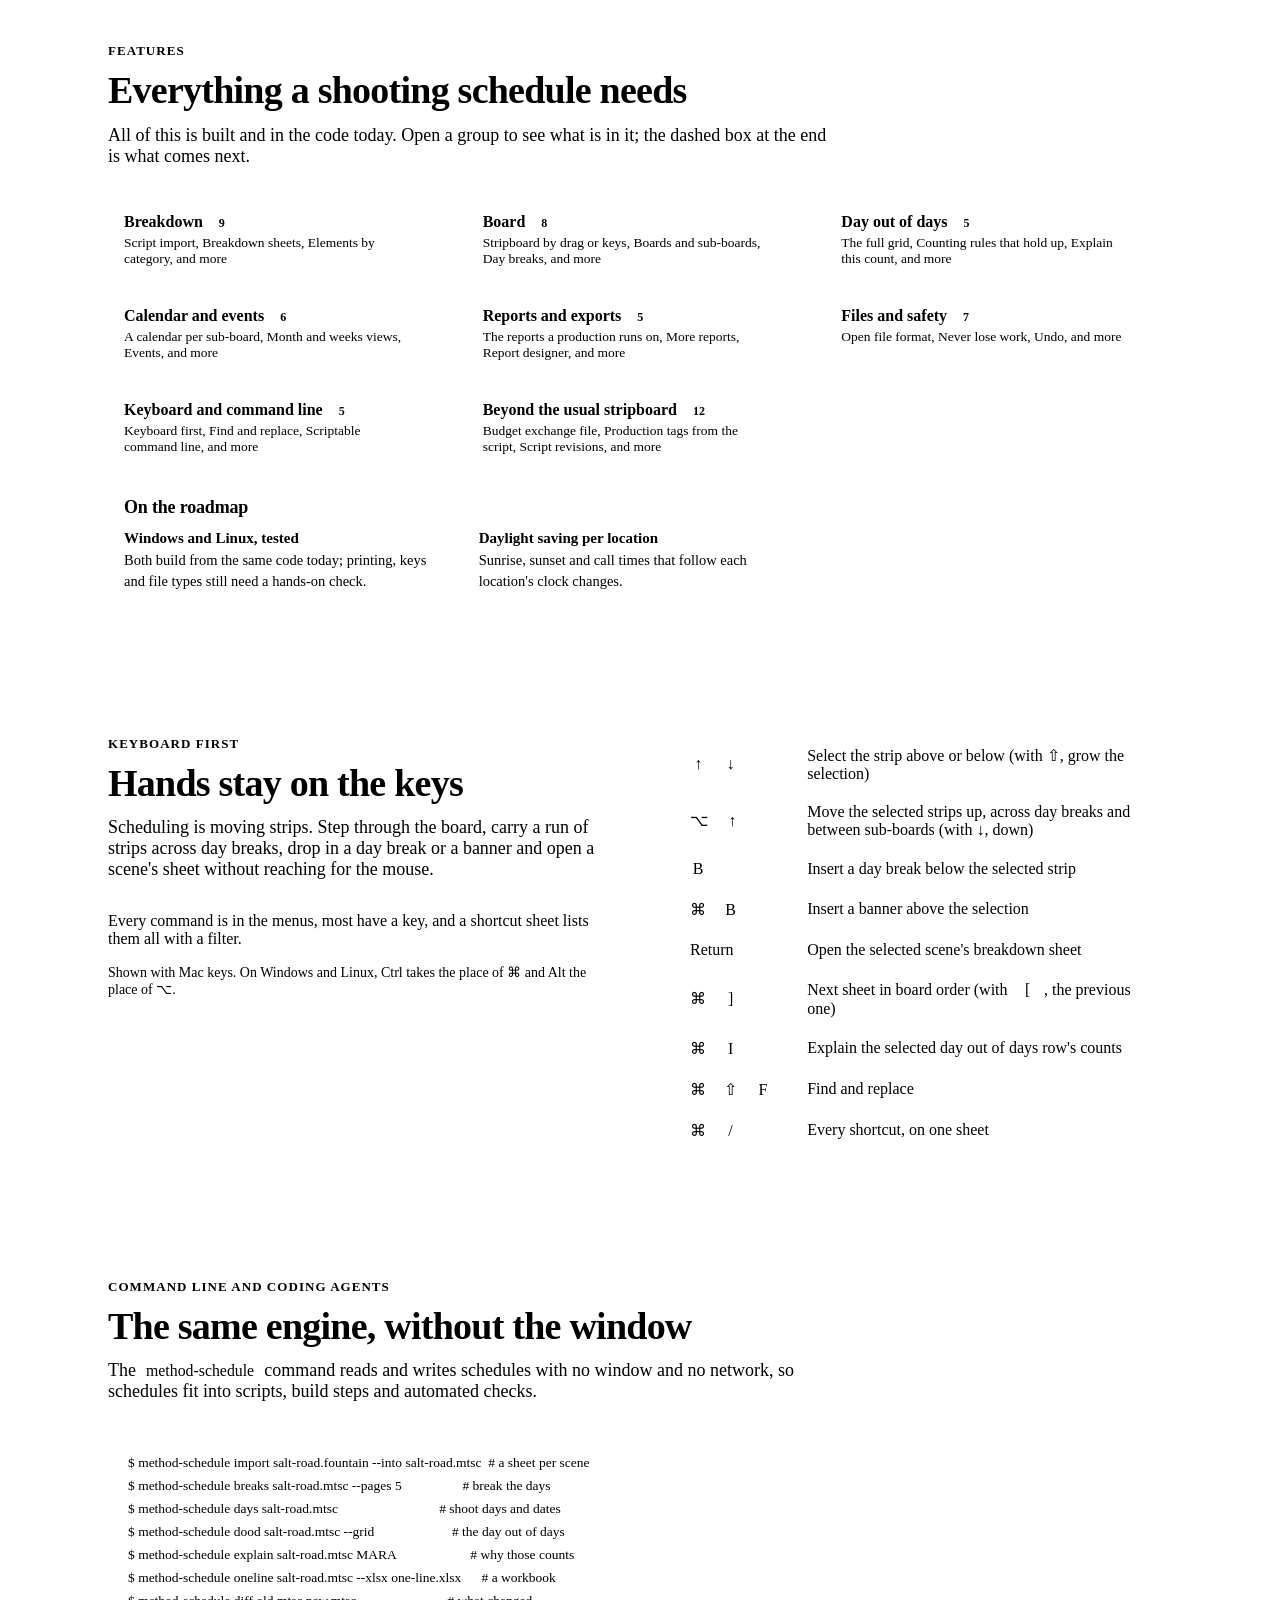
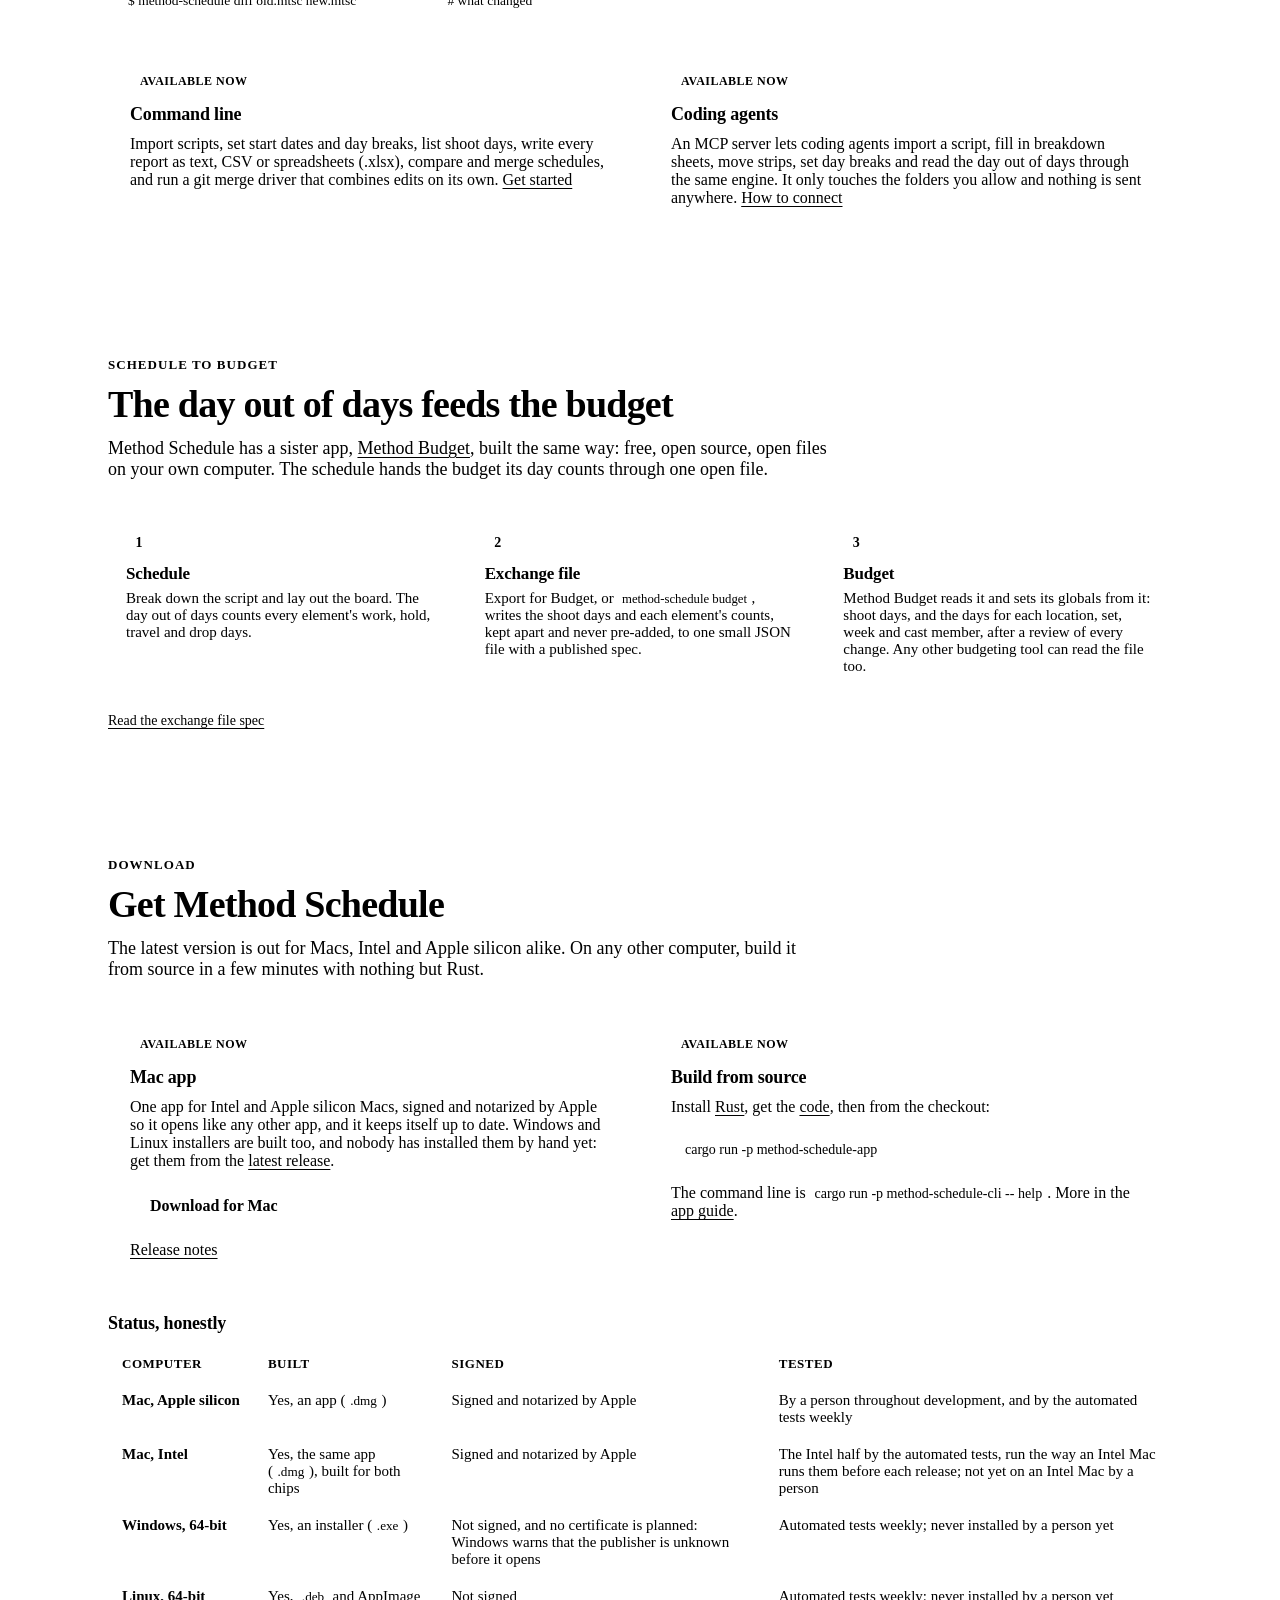
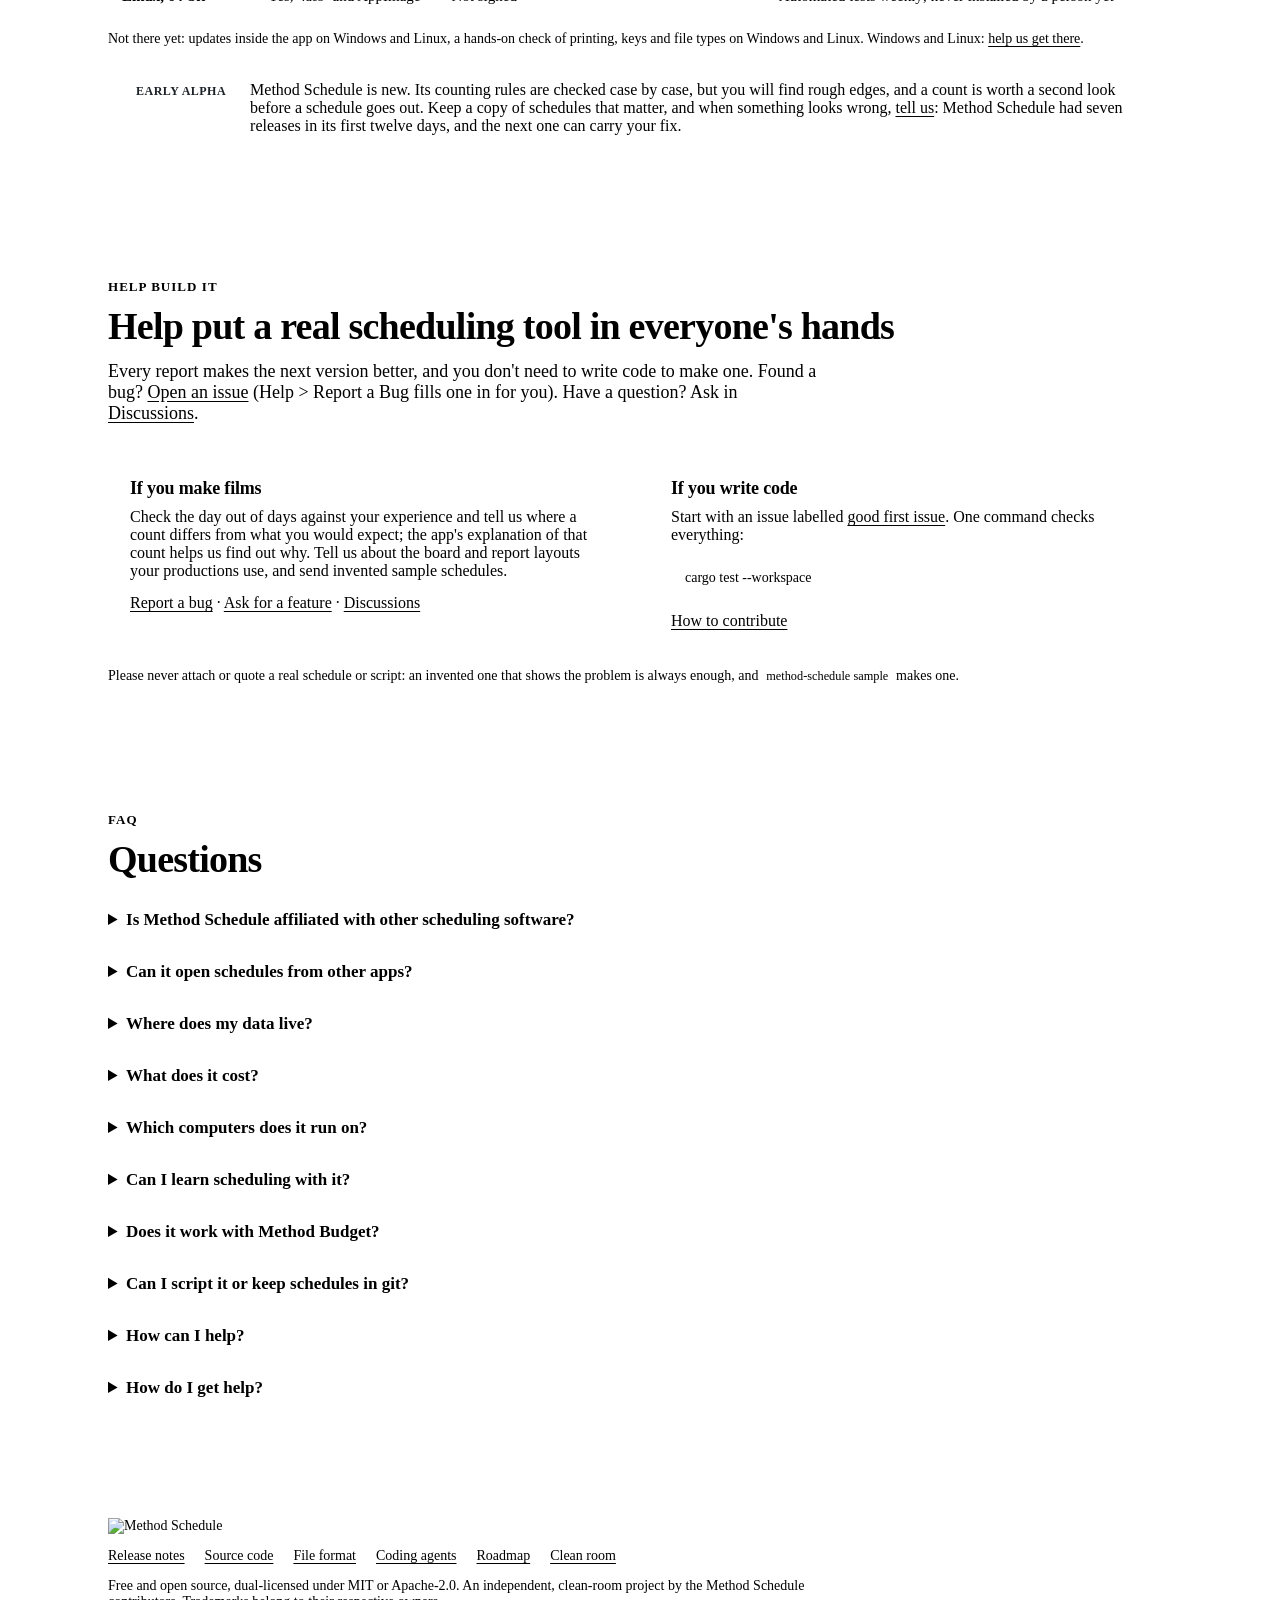
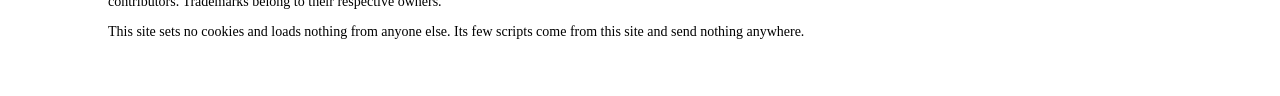
==== commit cdfe6d1f: "Release 0.9.0: the security fixes since 0.8.0, explaining one day, the drop gap box, Find in the Bon" ====
--- a/site/index.html
+++ b/site/index.html
@@ -147,15 +147,15 @@
       </div>
       <div class="box">
         <!-- whatsnew:start (generated by scripts/site.py from the newest docs/releases/*.md: edit that, then run python3 scripts/site.py) -->
-        <p class="wn-ver">Method Schedule 0.8.0</p>
-        <p>Method Schedule puts more on the call sheet, including crew calls by department and how to reach each location, and lets you tell Suggest Strip Order what matters most on your shoot.</p>
+        <p class="wn-ver">Method Schedule 0.9.0</p>
+        <p>Method Schedule makes safer choices about the files it reads and how each release reaches you. It also explains a single day of the day out of days from a right-click, and lets you search the Boneyard on its own.</p>
         <ul class="wn-list">
-          <li><strong>Crew calls by department.</strong> Set each department's call once against the company's, such as an hour and a half before it. Every day's call sheet lists them, printed and in its data files.</li>
-          <li><strong>Crew calls for one day.</strong> In the Day Timeline, give a department a different call on one day, call a department that day alone, or type <code>off</code> to leave it out of that day.</li>
-          <li><strong>How to reach each location.</strong> Plan &gt; Locations has a Details button for an address, directions and a map picture you choose. The call sheet lists each of the day's locations with these and its coordinates. Method Schedule doesn't fetch maps from the internet, so your schedule stays on your computer.</li>
-          <li><strong>Clocks set by a lunar calendar or a decree.</strong> Where a location's clocks change on dates a rule can't work out, type the year's dates and their UTC offset under Details. Sunrise and sunset use them on those dates.</li>
-          <li><strong>Weights you set.</strong> Suggest Strip Order has a Weights button. Say what an actor's day, a location change, a switch between day and night, a red flag clash and an hour past the long day each cost. They stay with the schedule.</li>
-          <li><strong>Long days count.</strong> Each hour a day runs past your long day limit now adds to an order's cost, so a suggestion can even out heavy days.</li>
+          <li><strong>Explain one day.</strong> Right-click a cell and choose Explain with its date. The Explain This Count panel opens with that day marked in the grid and its line in Day by day scrolled into view. It works with the grid either way up.</li>
+          <li><strong>Set a minimum drop gap from the row.</strong> A G box beside each row's H and D switches holds the element's minimum drop gap in days. Press Enter or leave the box to set it, Escape to put it back, and Undo takes it back in one step.</li>
+          <li><strong>The Boneyard in Where.</strong> Find's Where list now offers the shown board's Boneyard. A search there looks only at its unscheduled scenes and their elements, and Replace there leaves every sub-board as it was.</li>
+          <li><strong>A picture path that points at another computer is no longer followed.</strong> An element's, sheet's or location's picture stored with such a path shows as missing, as a network share on Windows already did, so opening a schedule never reaches out to another machine.</li>
+          <li><strong>Only plain files are read, and never past the size limit.</strong> Method Schedule checks that a file is an ordinary file on your disk before and after opening it, and stops at the limit even if the file grows while it is read.</li>
+          <li><strong>A schedule file opens only if it saves back the same.</strong> A file that marks itself as not a template in a way the app never writes is refused with a sentence saying what to change, instead of opening and then saving differently.</li>
         </ul>
         <!-- whatsnew:end -->
       </div>
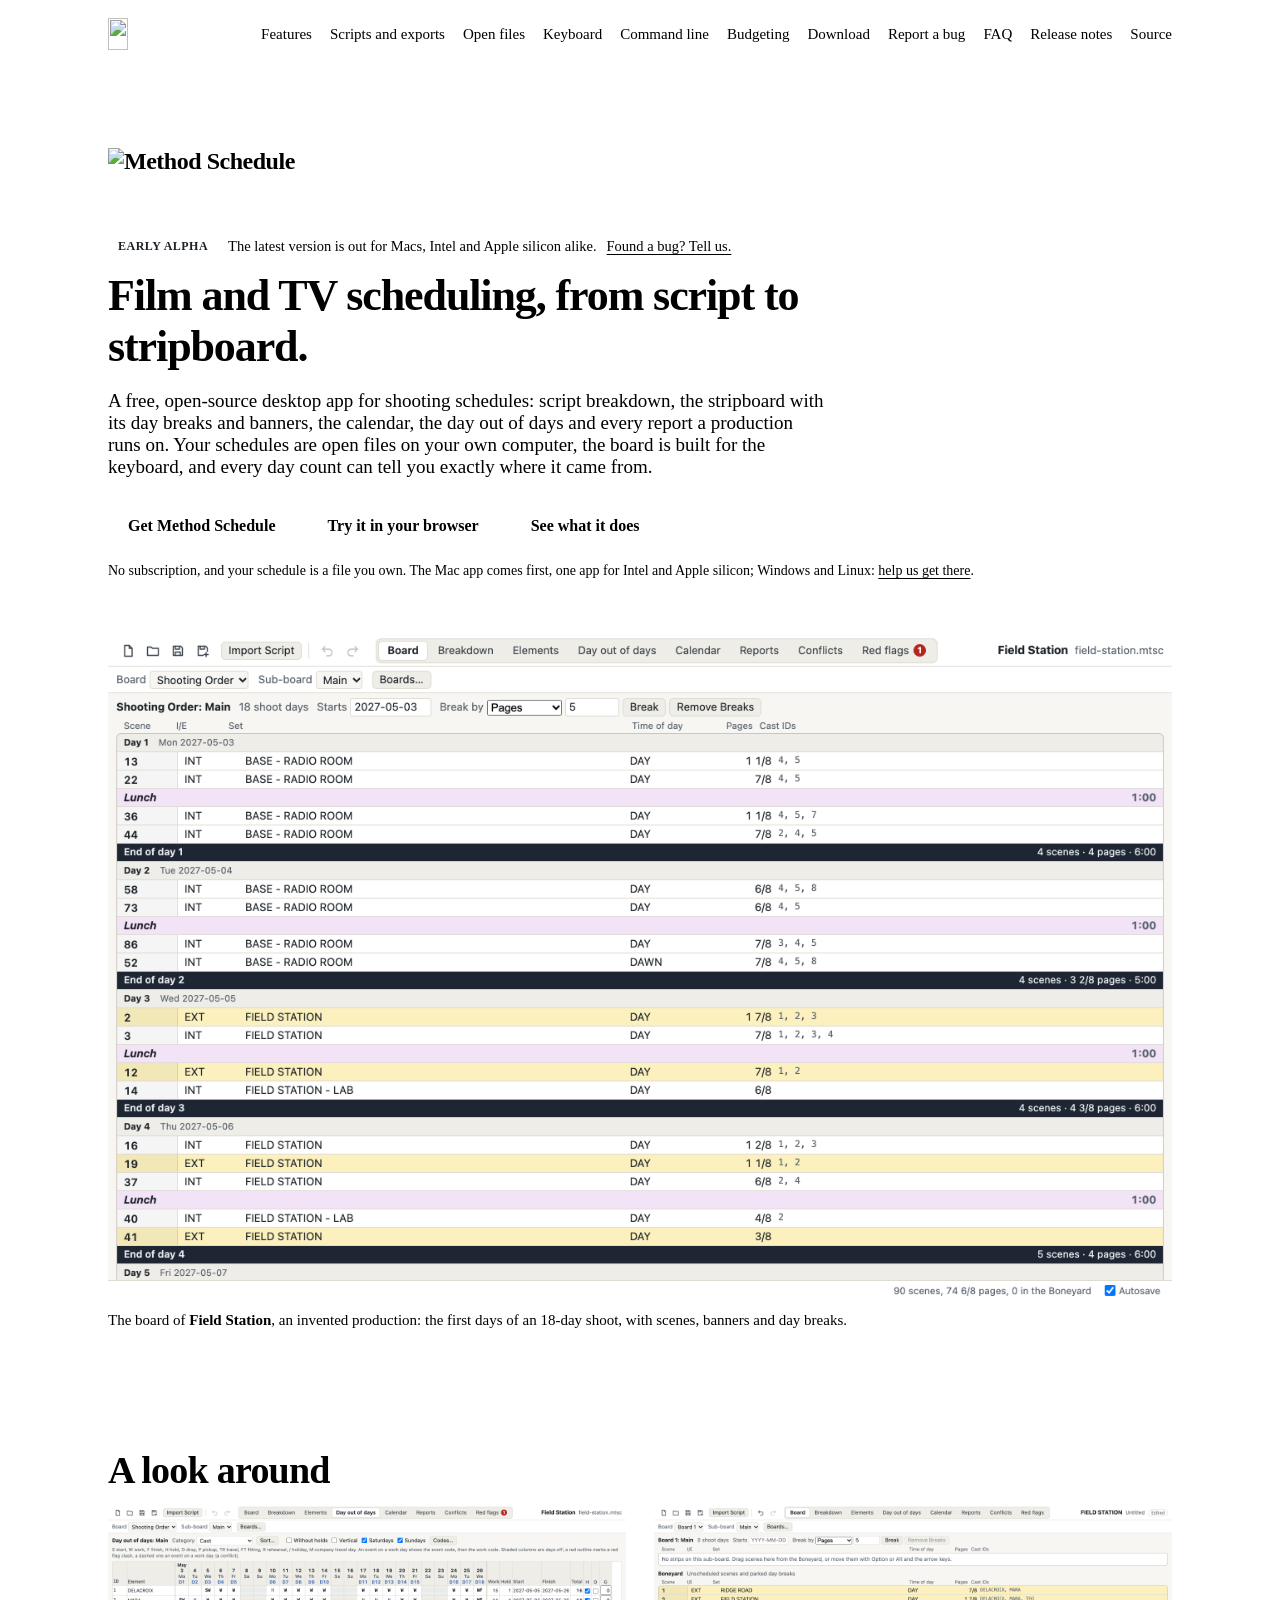
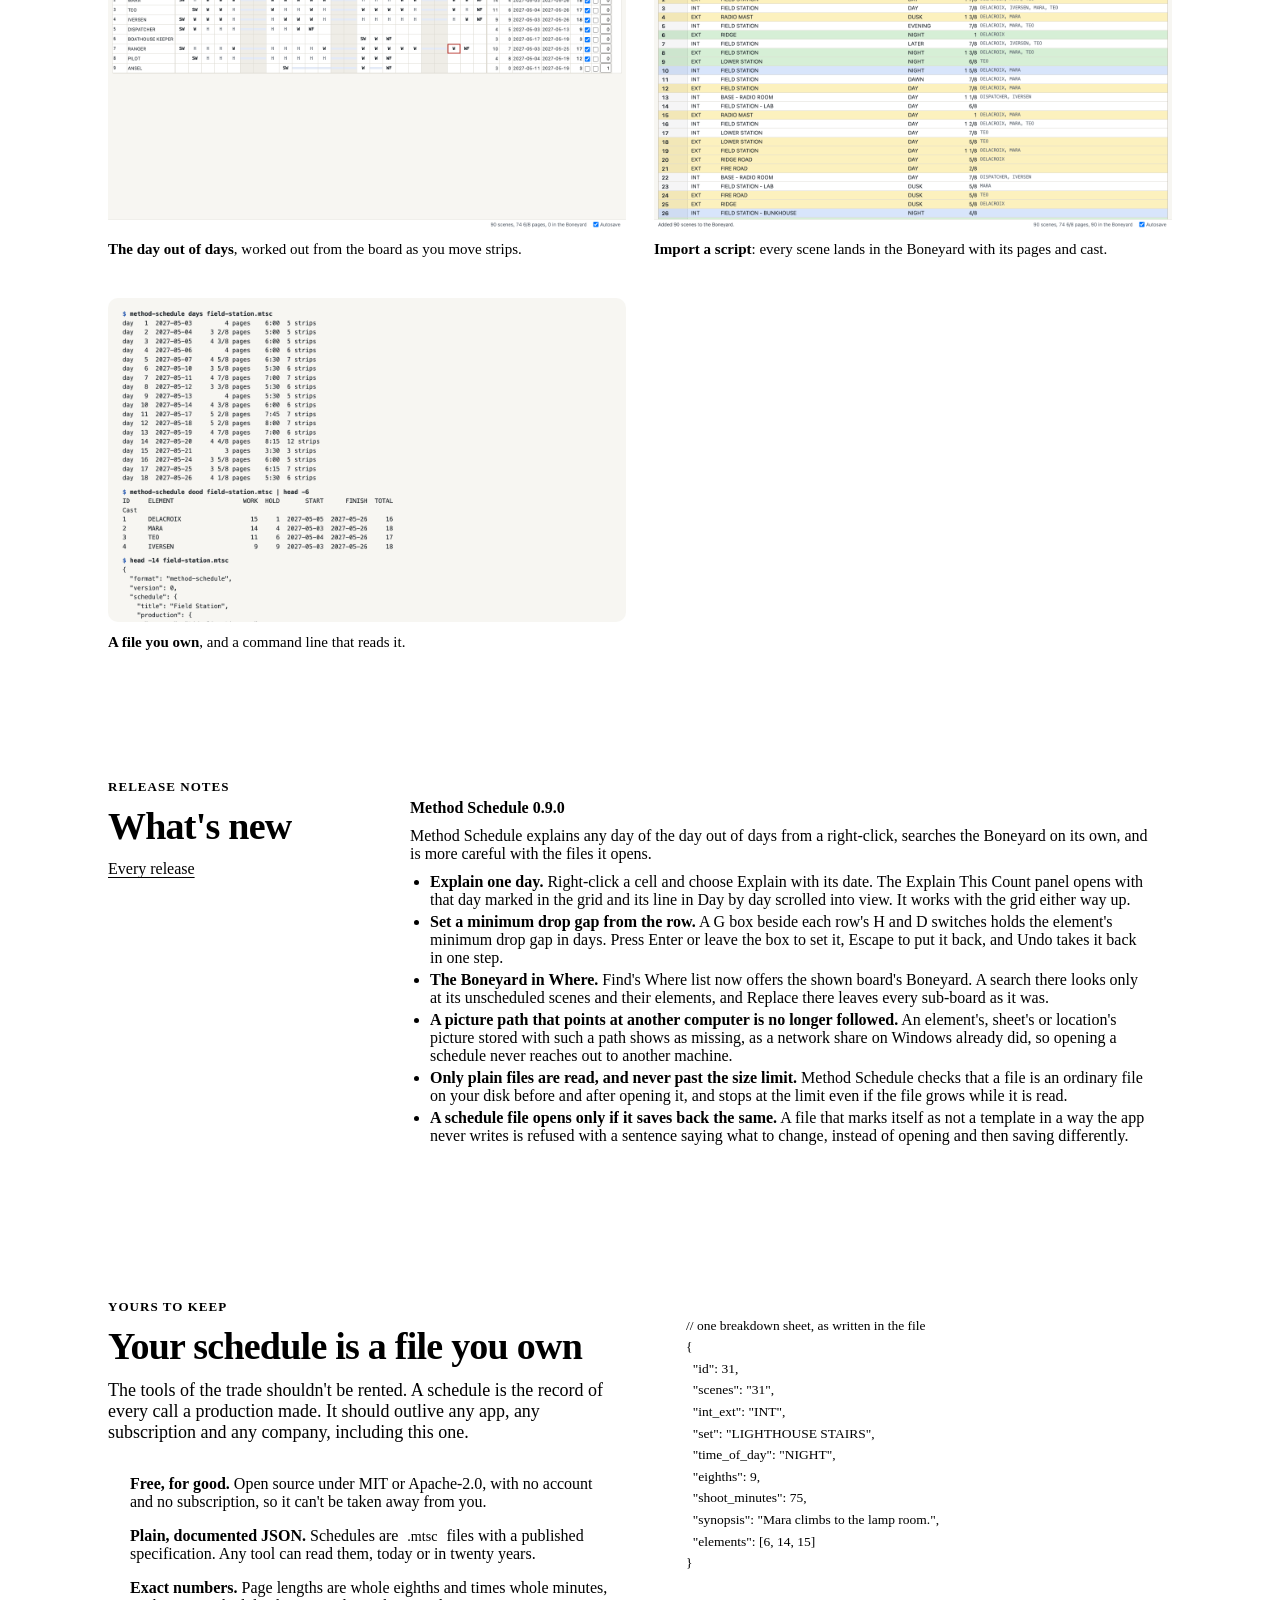
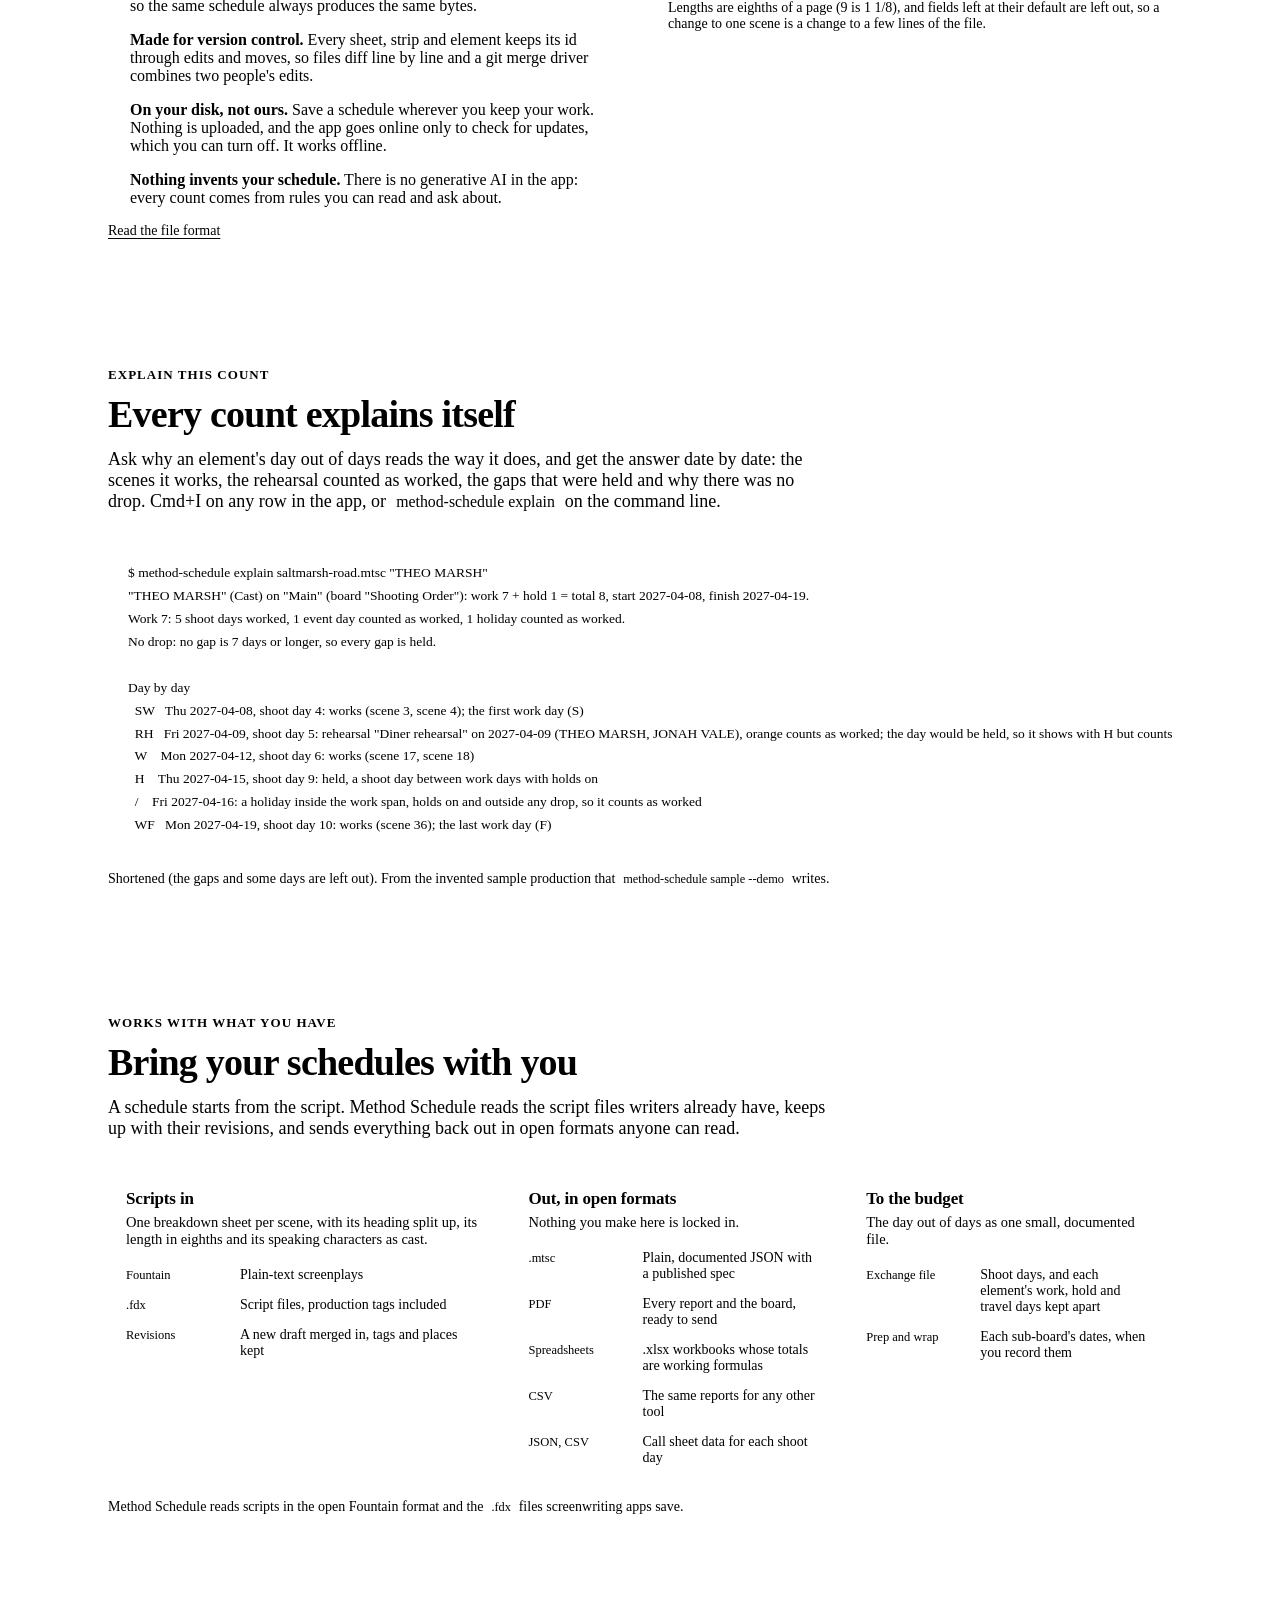
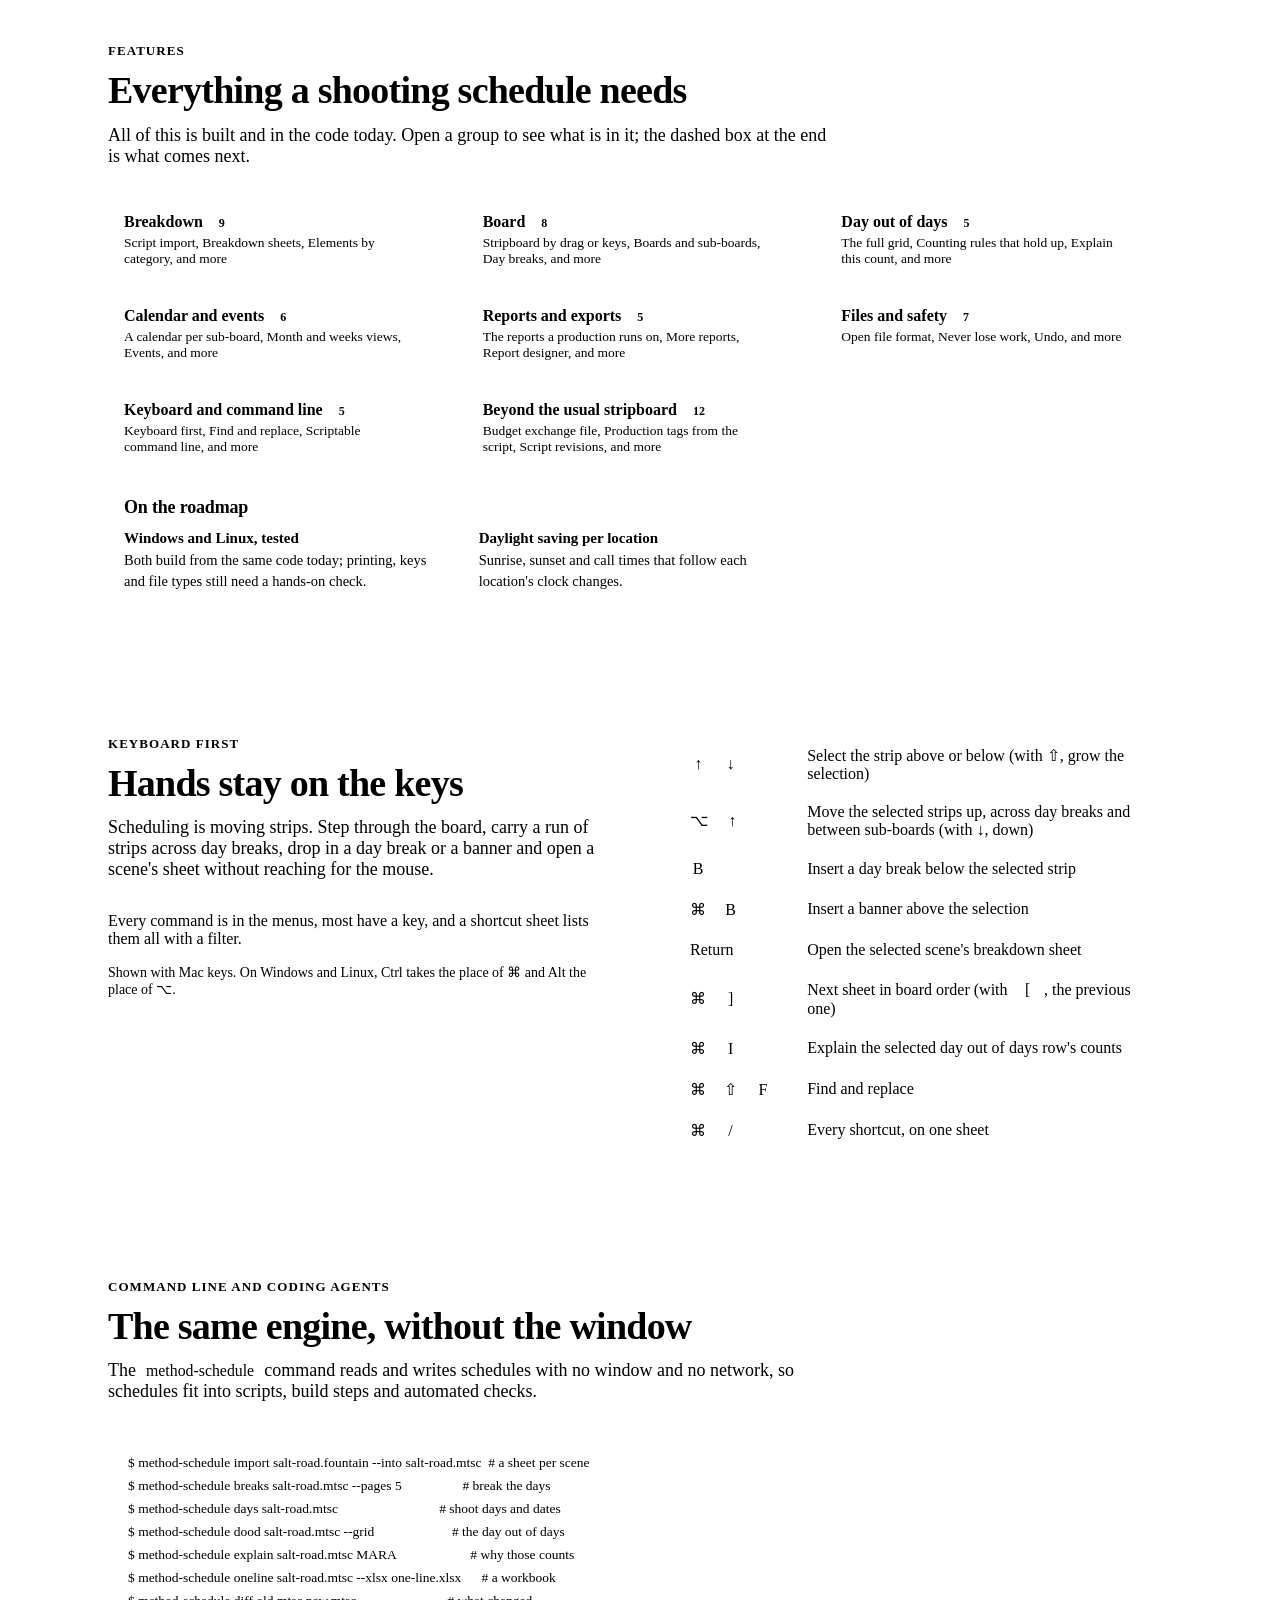
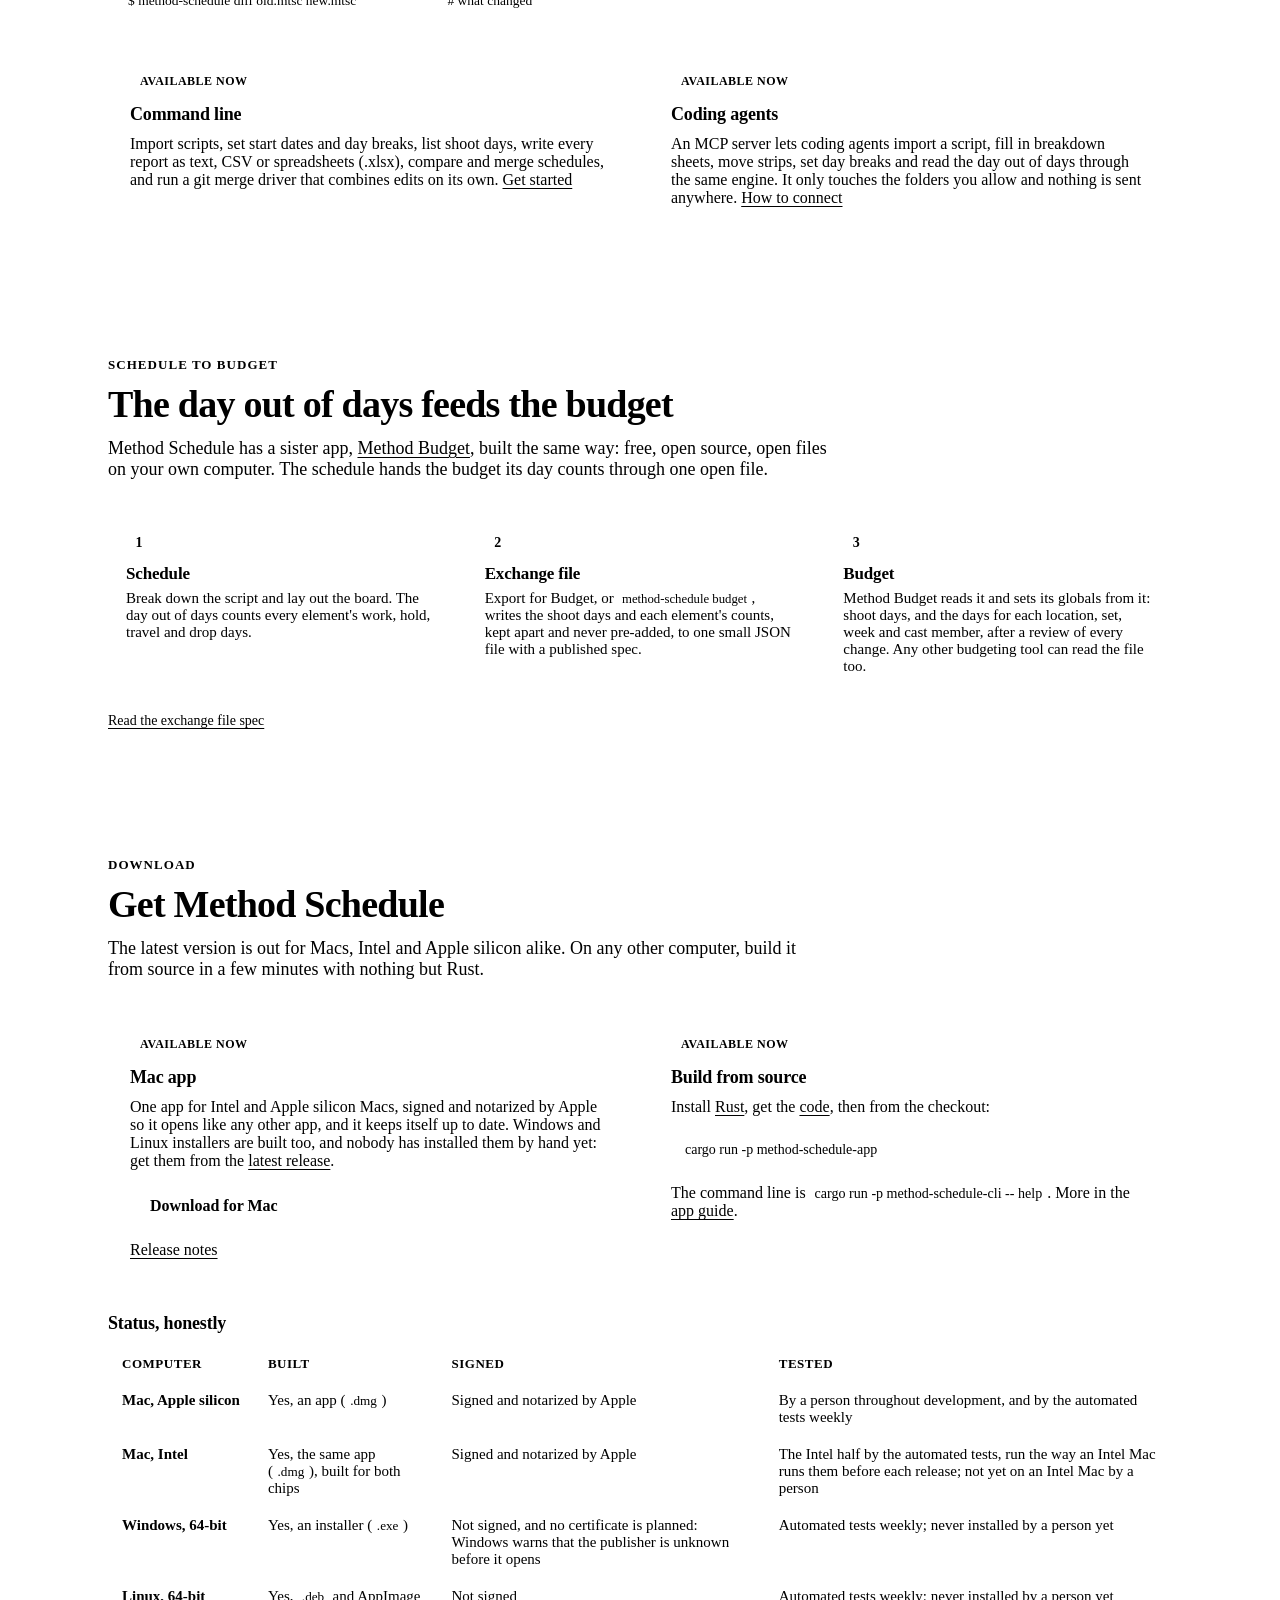
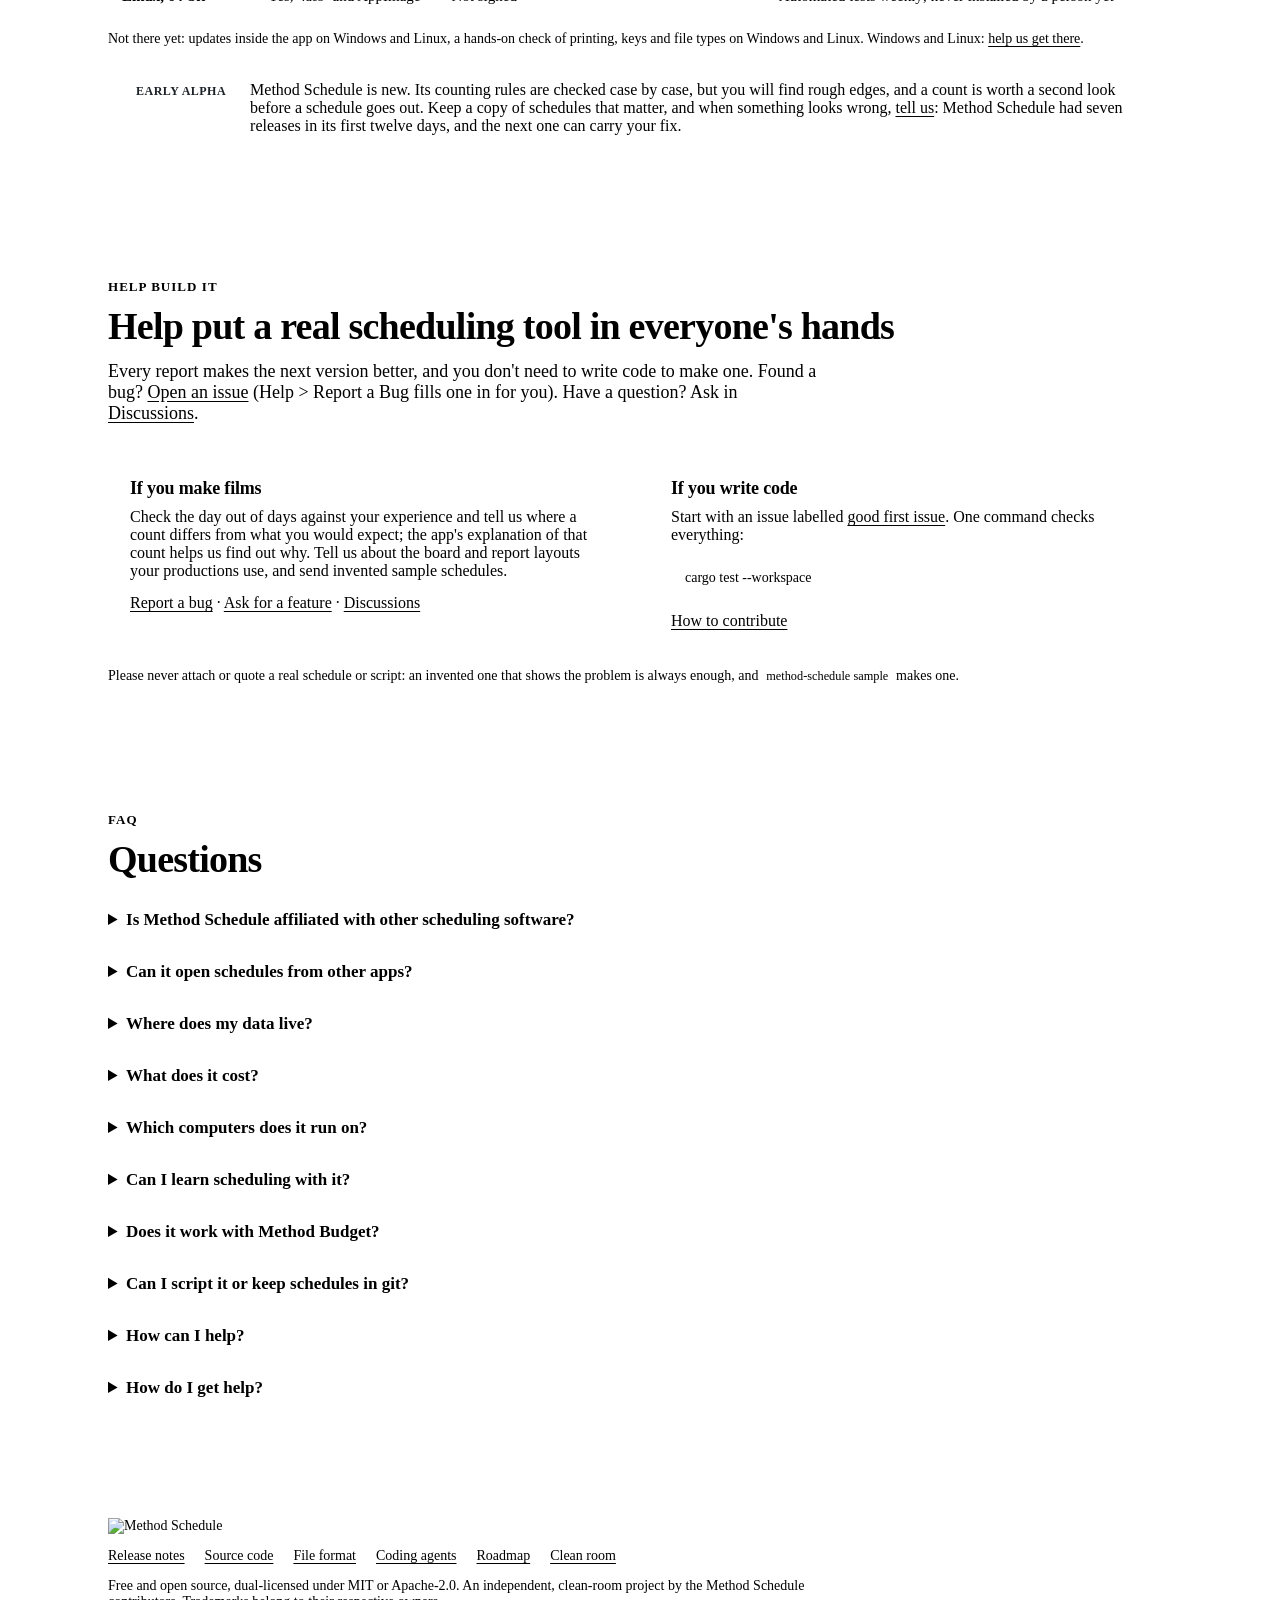
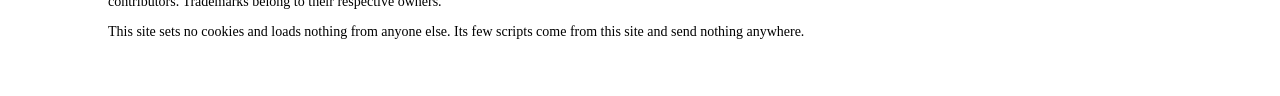
==== commit c406b788: "Release 0.9.0: a one-sentence headline that leads with what users can do Co-Authored-By: Claude Opus" ====
--- a/site/index.html
+++ b/site/index.html
@@ -148,7 +148,7 @@
       <div class="box">
         <!-- whatsnew:start (generated by scripts/site.py from the newest docs/releases/*.md: edit that, then run python3 scripts/site.py) -->
         <p class="wn-ver">Method Schedule 0.9.0</p>
-        <p>Method Schedule makes safer choices about the files it reads and how each release reaches you. It also explains a single day of the day out of days from a right-click, and lets you search the Boneyard on its own.</p>
+        <p>Method Schedule explains any day of the day out of days from a right-click, searches the Boneyard on its own, and is more careful with the files it opens.</p>
         <ul class="wn-list">
           <li><strong>Explain one day.</strong> Right-click a cell and choose Explain with its date. The Explain This Count panel opens with that day marked in the grid and its line in Day by day scrolled into view. It works with the grid either way up.</li>
           <li><strong>Set a minimum drop gap from the row.</strong> A G box beside each row's H and D switches holds the element's minimum drop gap in days. Press Enter or leave the box to set it, Escape to put it back, and Undo takes it back in one step.</li>
